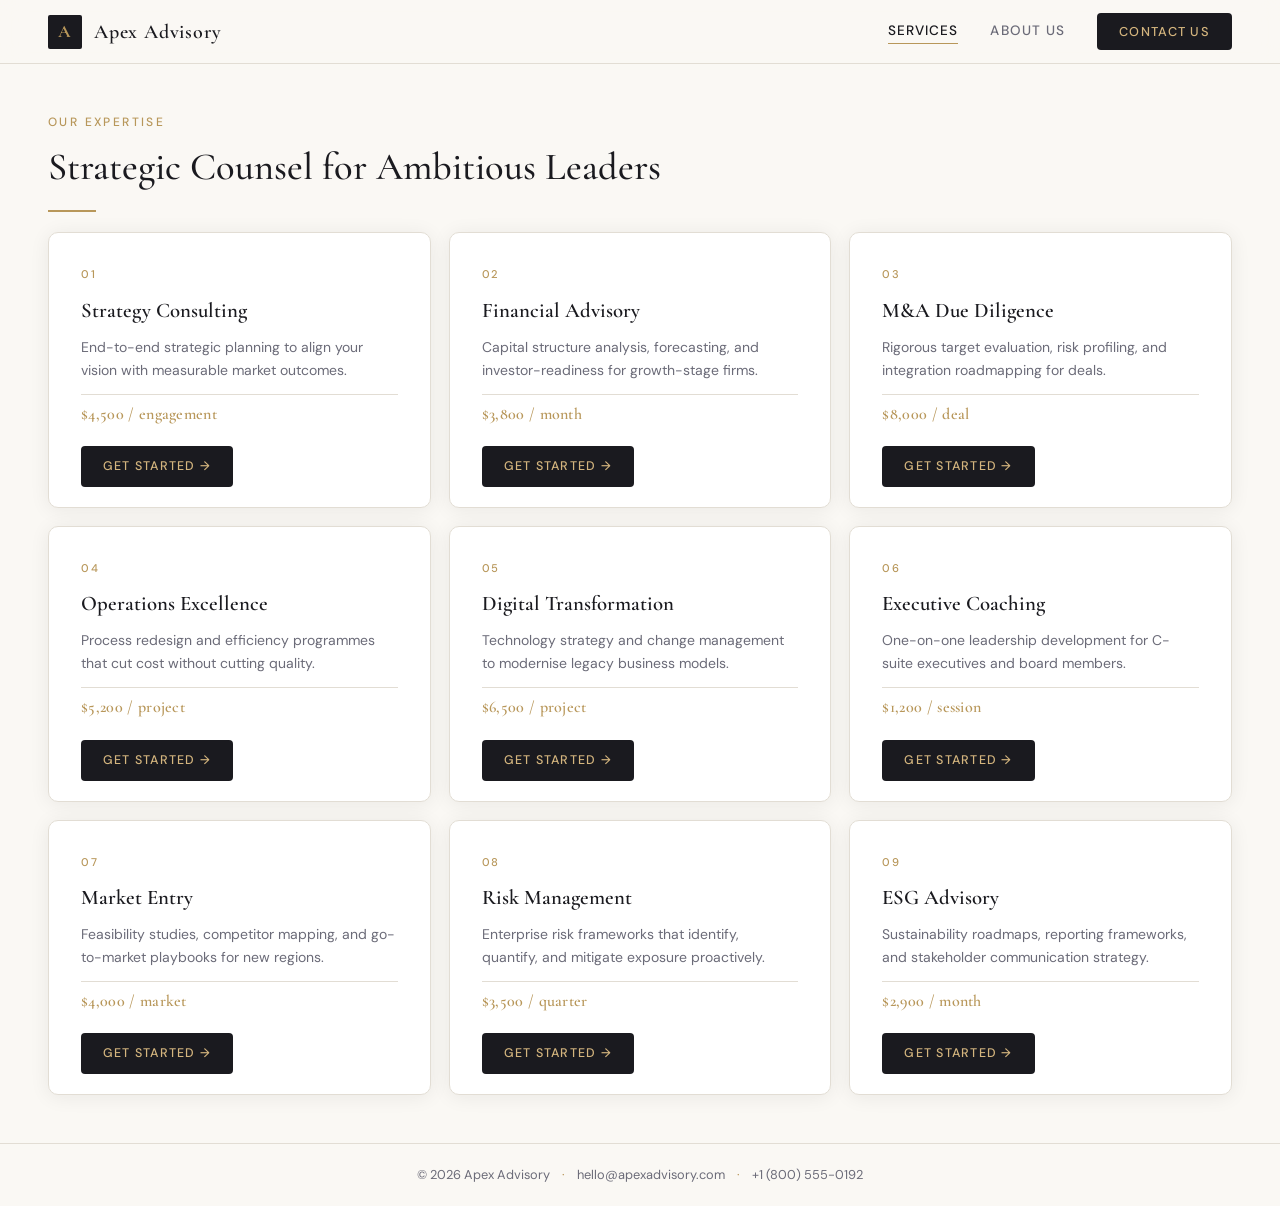
==== index.html @ 6c5d2c7d "Add files via upload" ====
<!DOCTYPE html>
<html lang="en">
<head>
  <meta charset="UTF-8" />
  <meta name="viewport" content="width=device-width, initial-scale=1.0" />
  <title>Apex Advisory — Services</title>
  <link rel="stylesheet" href="styles.css" />
  <link rel="preconnect" href="https://fonts.googleapis.com" />
  <link href="https://fonts.googleapis.com/css2?family=Cormorant+Garamond:wght@400;500;600;700&family=DM+Sans:wght@300;400;500&display=swap" rel="stylesheet" />
</head>
<body class="page-home">

  <!-- ============================================================
       EDITABLE CONFIG — Change company info & services here
       ============================================================ -->
  <script>
    const CONFIG = {
      companyName:  "Apex Advisory",
      tagline:      "Strategic Counsel for Ambitious Leaders",
      phone:        "+1 (800) 555-0192",
      email:        "hello@apexadvisory.com",

      services: [
        {
          title:       "Strategy Consulting",
          description: "End-to-end strategic planning to align your vision with measurable market outcomes.",
          price:       "$4,500 / engagement"
        },
        {
          title:       "Financial Advisory",
          description: "Capital structure analysis, forecasting, and investor-readiness for growth-stage firms.",
          price:       "$3,800 / month"
        },
        {
          title:       "M&A Due Diligence",
          description: "Rigorous target evaluation, risk profiling, and integration roadmapping for deals.",
          price:       "$8,000 / deal"
        },
        {
          title:       "Operations Excellence",
          description: "Process redesign and efficiency programmes that cut cost without cutting quality.",
          price:       "$5,200 / project"
        },
        {
          title:       "Digital Transformation",
          description: "Technology strategy and change management to modernise legacy business models.",
          price:       "$6,500 / project"
        },
        {
          title:       "Executive Coaching",
          description: "One-on-one leadership development for C-suite executives and board members.",
          price:       "$1,200 / session"
        },
        {
          title:       "Market Entry",
          description: "Feasibility studies, competitor mapping, and go-to-market playbooks for new regions.",
          price:       "$4,000 / market"
        },
        {
          title:       "Risk Management",
          description: "Enterprise risk frameworks that identify, quantify, and mitigate exposure proactively.",
          price:       "$3,500 / quarter"
        },
        {
          title:       "ESG Advisory",
          description: "Sustainability roadmaps, reporting frameworks, and stakeholder communication strategy.",
          price:       "$2,900 / month"
        }
      ]
    };
  </script>
  <!-- ============================================================ -->

  <!-- HEADER / NAV -->
  <header class="site-header">
    <div class="header-inner">
      <div class="logo">
        <span class="logo-mark">A</span>
        <span class="logo-name" id="companyName"></span>
      </div>
      <nav class="main-nav">
        <a href="index.html" class="nav-link active">Services</a>
        <a href="about.html" class="nav-link">About Us</a>
        <a href="about.html#contact" class="nav-cta">Contact Us</a>
      </nav>
    </div>
  </header>

  <!-- HERO STRIP -->
  <section class="hero-strip">
    <p class="hero-eyebrow">Our Expertise</p>
    <h1 class="hero-headline" id="heroTagline"></h1>
    <div class="hero-rule"></div>
  </section>

  <!-- SERVICES GRID -->
  <main class="services-section">
    <div class="services-grid" id="servicesGrid">
      <!-- Cards injected by script.js -->
    </div>
  </main>

  <!-- FOOTER BAR -->
  <footer class="site-footer">
    <span id="footerName"></span>
    <span class="footer-sep">·</span>
    <a id="footerEmail" href=""></a>
    <span class="footer-sep">·</span>
    <span id="footerPhone"></span>
  </footer>

  <script src="script.js"></script>
</body>
</html>
---- styles.css ----
/* ================================================================
   APEX ADVISORY — styles.css
   Aesthetic: Refined Luxury / Editorial Consulting
   Fonts: Cormorant Garamond (display) + DM Sans (body)
   ================================================================ */

/* ---------------------------------------------------------------
   1. CSS CUSTOM PROPERTIES (Design Tokens)
   --------------------------------------------------------------- */
:root {
  /* Palette */
  --ink:        #1a1a1f;
  --ink-mid:    #3a3a42;
  --ink-soft:   #6b6b78;
  --gold:       #b8975a;
  --gold-light: #d4b57e;
  --gold-pale:  #f5edd8;
  --cream:      #faf8f4;
  --white:      #ffffff;
  --rule:       #e2ddd4;
  --surface:    #f2ede5;

  /* Typography */
  --font-display: 'Cormorant Garamond', Georgia, serif;
  --font-body:    'DM Sans', system-ui, sans-serif;

  /* Spacing */
  --sp-xs:  0.375rem;
  --sp-sm:  0.75rem;
  --sp-md:  1.25rem;
  --sp-lg:  2rem;
  --sp-xl:  3rem;
  --sp-2xl: 5rem;

  /* Layout */
  --max-width: 1320px;
  --header-h:  64px;
  --radius:    4px;
  --radius-lg: 10px;

  /* Shadows */
  --shadow-card: 0 2px 20px rgba(26,26,31,0.07);
  --shadow-hover: 0 8px 40px rgba(26,26,31,0.14);

  /* Transitions */
  --ease: cubic-bezier(0.25, 0.46, 0.45, 0.94);
}

/* ---------------------------------------------------------------
   2. RESET & BASE
   --------------------------------------------------------------- */
*, *::before, *::after { box-sizing: border-box; margin: 0; padding: 0; }

html {
  scroll-behavior: smooth;
  -webkit-font-smoothing: antialiased;
}

body {
  font-family: var(--font-body);
  font-size: 15px;
  line-height: 1.7;
  color: var(--ink);
  background: var(--cream);
  min-height: 100vh;
}

a { text-decoration: none; color: inherit; }
img { max-width: 100%; display: block; }

/* ---------------------------------------------------------------
   3. HEADER & NAVIGATION
   --------------------------------------------------------------- */
.site-header {
  position: sticky;
  top: 0;
  z-index: 100;
  height: var(--header-h);
  background: rgba(250, 248, 244, 0.92);
  backdrop-filter: blur(12px);
  -webkit-backdrop-filter: blur(12px);
  border-bottom: 1px solid var(--rule);
}

.header-inner {
  max-width: var(--max-width);
  margin: 0 auto;
  padding: 0 var(--sp-xl);
  height: 100%;
  display: flex;
  align-items: center;
  justify-content: space-between;
}

/* Logo */
.logo {
  display: flex;
  align-items: center;
  gap: var(--sp-sm);
  cursor: default;
  user-select: none;
}

.logo-mark {
  display: grid;
  place-items: center;
  width: 34px;
  height: 34px;
  background: var(--ink);
  color: var(--gold);
  font-family: var(--font-display);
  font-size: 1.1rem;
  font-weight: 700;
  letter-spacing: 0.02em;
  border-radius: 2px;
  flex-shrink: 0;
}

.logo-name {
  font-family: var(--font-display);
  font-size: 1.25rem;
  font-weight: 600;
  letter-spacing: 0.04em;
  color: var(--ink);
}

/* Nav */
.main-nav {
  display: flex;
  align-items: center;
  gap: var(--sp-lg);
}

.nav-link {
  font-size: 0.85rem;
  font-weight: 500;
  letter-spacing: 0.08em;
  text-transform: uppercase;
  color: var(--ink-soft);
  position: relative;
  padding-bottom: 2px;
  transition: color 0.2s var(--ease);
}

.nav-link::after {
  content: '';
  position: absolute;
  bottom: 0; left: 0;
  width: 0; height: 1px;
  background: var(--gold);
  transition: width 0.25s var(--ease);
}

.nav-link:hover,
.nav-link.active {
  color: var(--ink);
}

.nav-link:hover::after,
.nav-link.active::after {
  width: 100%;
}

.nav-cta {
  display: inline-block;
  padding: 8px 22px;
  background: var(--ink);
  color: var(--gold-light);
  font-size: 0.8rem;
  font-weight: 500;
  letter-spacing: 0.1em;
  text-transform: uppercase;
  border-radius: var(--radius);
  transition: background 0.2s var(--ease), color 0.2s var(--ease);
}

.nav-cta:hover {
  background: var(--gold);
  color: var(--ink);
}

/* ---------------------------------------------------------------
   4. HERO STRIP (both pages)
   --------------------------------------------------------------- */
.hero-strip,
.page-hero {
  max-width: var(--max-width);
  margin: 0 auto;
  padding: var(--sp-xl) var(--sp-xl) var(--sp-md);
}

.hero-eyebrow {
  font-size: 0.75rem;
  font-weight: 500;
  letter-spacing: 0.2em;
  text-transform: uppercase;
  color: var(--gold);
  margin-bottom: var(--sp-sm);
}

.hero-headline,
.page-hero-headline {
  font-family: var(--font-display);
  font-size: clamp(1.8rem, 3vw, 2.8rem);
  font-weight: 500;
  line-height: 1.2;
  color: var(--ink);
  max-width: 660px;
}

.hero-rule {
  width: 48px;
  height: 2px;
  background: var(--gold);
  margin-top: var(--sp-md);
}

/* ---------------------------------------------------------------
   5. SERVICES GRID (index.html)
   --------------------------------------------------------------- */
.services-section {
  max-width: var(--max-width);
  margin: 0 auto;
  padding: 0 var(--sp-xl) var(--sp-xl);
}

.services-grid {
  display: grid;
  grid-template-columns: repeat(3, 1fr);
  gap: 18px;
}

/* Service Card */
.service-card {
  background: var(--white);
  border: 1px solid var(--rule);
  border-radius: var(--radius-lg);
  padding: var(--sp-lg) var(--sp-lg) var(--sp-md);
  display: flex;
  flex-direction: column;
  gap: var(--sp-sm);
  box-shadow: var(--shadow-card);
  transition: transform 0.28s var(--ease), box-shadow 0.28s var(--ease), border-color 0.28s var(--ease);
  position: relative;
  overflow: hidden;
}

/* Gold left accent line */
.service-card::before {
  content: '';
  position: absolute;
  left: 0; top: 0; bottom: 0;
  width: 3px;
  background: var(--gold);
  transform: scaleY(0);
  transform-origin: bottom;
  transition: transform 0.3s var(--ease);
  border-radius: var(--radius-lg) 0 0 var(--radius-lg);
}

.service-card:hover {
  transform: translateY(-4px);
  box-shadow: var(--shadow-hover);
  border-color: var(--gold-pale);
}

.service-card:hover::before {
  transform: scaleY(1);
}

.card-number {
  font-size: 0.7rem;
  font-weight: 500;
  letter-spacing: 0.15em;
  color: var(--gold);
  text-transform: uppercase;
}

.card-title {
  font-family: var(--font-display);
  font-size: 1.3rem;
  font-weight: 600;
  color: var(--ink);
  line-height: 1.3;
}

.card-desc {
  font-size: 0.875rem;
  color: var(--ink-soft);
  line-height: 1.65;
  flex: 1;
}

.card-price {
  font-family: var(--font-display);
  font-size: 1rem;
  font-weight: 600;
  color: var(--gold);
  letter-spacing: 0.02em;
  padding-top: var(--sp-xs);
  border-top: 1px solid var(--rule);
}

.btn-primary {
  display: inline-block;
  padding: 10px 22px;
  background: var(--ink);
  color: var(--gold-light);
  font-family: var(--font-body);
  font-size: 0.78rem;
  font-weight: 500;
  letter-spacing: 0.1em;
  text-transform: uppercase;
  border: none;
  border-radius: var(--radius);
  cursor: pointer;
  transition: background 0.2s var(--ease), color 0.2s var(--ease), transform 0.15s;
  align-self: flex-start;
  margin-top: var(--sp-xs);
  text-align: center;
}

.btn-primary:hover {
  background: var(--gold);
  color: var(--ink);
}

.btn-primary:active {
  transform: scale(0.98);
}

.btn-full {
  align-self: stretch;
  width: 100%;
  padding: 14px 22px;
  font-size: 0.82rem;
}

/* ---------------------------------------------------------------
   6. ABOUT PAGE — Stats Row
   --------------------------------------------------------------- */
.about-section {
  max-width: var(--max-width);
  margin: 0 auto;
  padding: 0 var(--sp-xl) var(--sp-2xl);
}

.about-inner {
  display: flex;
  flex-direction: column;
  gap: var(--sp-xl);
}

.stats-row {
  display: grid;
  grid-template-columns: repeat(3, 1fr);
  gap: 18px;
}

.stat-card {
  background: var(--ink);
  color: var(--white);
  border-radius: var(--radius-lg);
  padding: var(--sp-xl) var(--sp-lg);
  text-align: center;
}

.stat-value {
  font-family: var(--font-display);
  font-size: 2.8rem;
  font-weight: 700;
  color: var(--gold-light);
  line-height: 1;
  display: block;
}

.stat-label {
  font-size: 0.8rem;
  font-weight: 400;
  letter-spacing: 0.1em;
  text-transform: uppercase;
  color: rgba(255,255,255,0.55);
  margin-top: var(--sp-sm);
  display: block;
}

/* ---------------------------------------------------------------
   7. ABOUT PAGE — Text Blocks
   --------------------------------------------------------------- */
.section-label {
  font-size: 0.72rem;
  font-weight: 500;
  letter-spacing: 0.2em;
  text-transform: uppercase;
  color: var(--gold);
  margin-bottom: var(--sp-sm);
}

.about-text-block {
  max-width: 820px;
}

.about-body {
  font-size: 1rem;
  color: var(--ink-mid);
  line-height: 1.9;
}

.mission-block {
  background: var(--surface);
  border-left: 3px solid var(--gold);
  padding: var(--sp-lg) var(--sp-xl);
  border-radius: 0 var(--radius-lg) var(--radius-lg) 0;
  max-width: 100%;
}

.mission-quote {
  font-family: var(--font-display);
  font-size: 1.35rem;
  font-weight: 400;
  font-style: italic;
  color: var(--ink);
  line-height: 1.75;
}

/* ---------------------------------------------------------------
   8. FOUNDER CARD
   --------------------------------------------------------------- */
.founder-card {
  display: flex;
  gap: var(--sp-xl);
  align-items: flex-start;
  background: var(--white);
  border: 1px solid var(--rule);
  border-radius: var(--radius-lg);
  padding: var(--sp-xl);
  box-shadow: var(--shadow-card);
}

.founder-avatar {
  flex-shrink: 0;
  width: 88px;
  height: 88px;
  background: var(--gold-pale);
  border: 2px solid var(--gold);
  border-radius: 50%;
  display: grid;
  place-items: center;
  font-family: var(--font-display);
  font-size: 2rem;
  font-weight: 600;
  color: var(--gold);
}

.founder-name {
  font-family: var(--font-display);
  font-size: 1.5rem;
  font-weight: 600;
  color: var(--ink);
  margin-bottom: 2px;
}

.founder-title {
  font-size: 0.82rem;
  font-weight: 500;
  letter-spacing: 0.08em;
  text-transform: uppercase;
  color: var(--gold);
  margin-bottom: var(--sp-md);
}

.founder-bio {
  font-size: 0.95rem;
  color: var(--ink-soft);
  line-height: 1.8;
  max-width: 640px;
}

/* ---------------------------------------------------------------
   9. CONTACT DETAILS ROW
   --------------------------------------------------------------- */
.contact-details-row {
  display: grid;
  grid-template-columns: repeat(3, 1fr);
  gap: 18px;
}

.contact-detail-item {
  display: flex;
  align-items: flex-start;
  gap: var(--sp-md);
  background: var(--white);
  border: 1px solid var(--rule);
  border-radius: var(--radius-lg);
  padding: var(--sp-lg);
  box-shadow: var(--shadow-card);
}

.cd-icon {
  font-size: 0.9rem;
  color: var(--gold);
  margin-top: 4px;
  flex-shrink: 0;
}

.cd-label {
  font-size: 0.72rem;
  font-weight: 500;
  letter-spacing: 0.15em;
  text-transform: uppercase;
  color: var(--ink-soft);
  margin-bottom: 4px;
}

.cd-value {
  font-size: 0.95rem;
  font-weight: 500;
  color: var(--ink);
  line-height: 1.55;
}

/* ---------------------------------------------------------------
   10. CONTACT FORM SECTION
   --------------------------------------------------------------- */
.contact-section {
  background: var(--ink);
  padding: var(--sp-2xl) 0;
}

.contact-inner {
  max-width: var(--max-width);
  margin: 0 auto;
  padding: 0 var(--sp-xl);
  display: grid;
  grid-template-columns: 1fr 1.4fr;
  gap: var(--sp-2xl);
  align-items: start;
}

/* Left column */
.contact-left .hero-eyebrow {
  color: var(--gold);
}

.contact-heading {
  font-family: var(--font-display);
  font-size: clamp(2.2rem, 4vw, 3.5rem);
  font-weight: 500;
  color: var(--white);
  line-height: 1.1;
  margin: var(--sp-sm) 0 var(--sp-md);
}

.contact-heading em {
  color: var(--gold-light);
  font-style: italic;
}

.contact-subtext {
  font-size: 0.95rem;
  color: rgba(255,255,255,0.55);
  line-height: 1.8;
  max-width: 320px;
}

/* Form */
.contact-form {
  display: flex;
  flex-direction: column;
  gap: var(--sp-md);
}

.form-row {
  display: grid;
  grid-template-columns: 1fr 1fr;
  gap: var(--sp-md);
}

.form-group {
  display: flex;
  flex-direction: column;
  gap: 6px;
}

.form-group label {
  font-size: 0.8rem;
  font-weight: 500;
  letter-spacing: 0.08em;
  text-transform: uppercase;
  color: rgba(255,255,255,0.6);
}

.req { color: var(--gold); }

.form-group input,
.form-group textarea {
  background: rgba(255,255,255,0.06);
  border: 1px solid rgba(255,255,255,0.12);
  border-radius: var(--radius);
  padding: 12px 16px;
  color: var(--white);
  font-family: var(--font-body);
  font-size: 0.95rem;
  transition: border-color 0.2s var(--ease), background 0.2s;
  outline: none;
  resize: vertical;
}

.form-group input::placeholder,
.form-group textarea::placeholder {
  color: rgba(255,255,255,0.25);
}

.form-group input:focus,
.form-group textarea:focus {
  border-color: var(--gold);
  background: rgba(255,255,255,0.09);
}

/* Validation error state */
.form-group input.invalid,
.form-group textarea.invalid {
  border-color: #e87065;
}

.field-error {
  font-size: 0.78rem;
  color: #e87065;
  min-height: 16px;
  display: block;
}

/* Success message */
.form-success {
  display: none;
  flex-direction: column;
  align-items: center;
  justify-content: center;
  text-align: center;
  background: rgba(184, 151, 90, 0.1);
  border: 1px solid var(--gold);
  border-radius: var(--radius-lg);
  padding: var(--sp-2xl) var(--sp-xl);
  color: var(--white);
  gap: var(--sp-sm);
  min-height: 320px;
}

.form-success.visible {
  display: flex;
  animation: fadeInUp 0.45s var(--ease) both;
}

.success-icon {
  display: grid;
  place-items: center;
  width: 56px;
  height: 56px;
  border-radius: 50%;
  background: var(--gold);
  color: var(--ink);
  font-size: 1.4rem;
  font-weight: 700;
  margin-bottom: var(--sp-sm);
}

.form-success h3 {
  font-family: var(--font-display);
  font-size: 1.6rem;
  font-weight: 600;
  color: var(--gold-light);
}

.form-success p {
  font-size: 0.9rem;
  color: rgba(255,255,255,0.6);
  max-width: 280px;
  line-height: 1.7;
}

/* ---------------------------------------------------------------
   11. FOOTER
   --------------------------------------------------------------- */
.site-footer {
  border-top: 1px solid var(--rule);
  padding: var(--sp-md) var(--sp-xl);
  display: flex;
  align-items: center;
  justify-content: center;
  gap: var(--sp-sm);
  font-size: 0.8rem;
  color: var(--ink-soft);
  background: var(--cream);
}

/* Dark footer on about page (follows contact section) */
.page-about .site-footer {
  background: var(--ink);
  border-color: rgba(255,255,255,0.08);
  color: rgba(255,255,255,0.35);
}

.page-about .site-footer a { color: rgba(255,255,255,0.35); }

.footer-sep { color: var(--gold); }

.site-footer a:hover { color: var(--gold); }

/* ---------------------------------------------------------------
   12. ANIMATIONS
   --------------------------------------------------------------- */
@keyframes fadeInUp {
  from { opacity: 0; transform: translateY(16px); }
  to   { opacity: 1; transform: translateY(0); }
}

.service-card {
  animation: fadeInUp 0.5s var(--ease) both;
}

/* Stagger cards */
.service-card:nth-child(1)  { animation-delay: 0.05s; }
.service-card:nth-child(2)  { animation-delay: 0.10s; }
.service-card:nth-child(3)  { animation-delay: 0.15s; }
.service-card:nth-child(4)  { animation-delay: 0.20s; }
.service-card:nth-child(5)  { animation-delay: 0.25s; }
.service-card:nth-child(6)  { animation-delay: 0.30s; }
.service-card:nth-child(7)  { animation-delay: 0.35s; }
.service-card:nth-child(8)  { animation-delay: 0.40s; }
.service-card:nth-child(9)  { animation-delay: 0.45s; }

/* ---------------------------------------------------------------
   13. RESPONSIVE
   --------------------------------------------------------------- */
@media (max-width: 1024px) {
  .services-grid { gap: 14px; }
  .service-card { padding: var(--sp-md); }
  .card-title { font-size: 1.15rem; }
}

@media (max-width: 900px) {
  .services-grid { grid-template-columns: 1fr 1fr; }
  .stats-row,
  .contact-details-row { grid-template-columns: 1fr 1fr; }
  .contact-inner { grid-template-columns: 1fr; gap: var(--sp-xl); }
  .contact-subtext { max-width: 100%; }
}

@media (max-width: 640px) {
  :root { --sp-xl: 1.5rem; }

  .header-inner { padding: 0 var(--sp-md); }
  .logo-name { display: none; }

  .main-nav { gap: var(--sp-md); }
  .nav-link { font-size: 0.78rem; }

  .hero-strip,
  .page-hero,
  .services-section,
  .about-section { padding-left: var(--sp-md); padding-right: var(--sp-md); }

  .services-grid { grid-template-columns: 1fr; }
  .stats-row,
  .contact-details-row { grid-template-columns: 1fr; }

  .form-row { grid-template-columns: 1fr; }

  .founder-card { flex-direction: column; }

  .contact-inner { padding-left: var(--sp-md); padding-right: var(--sp-md); }
}
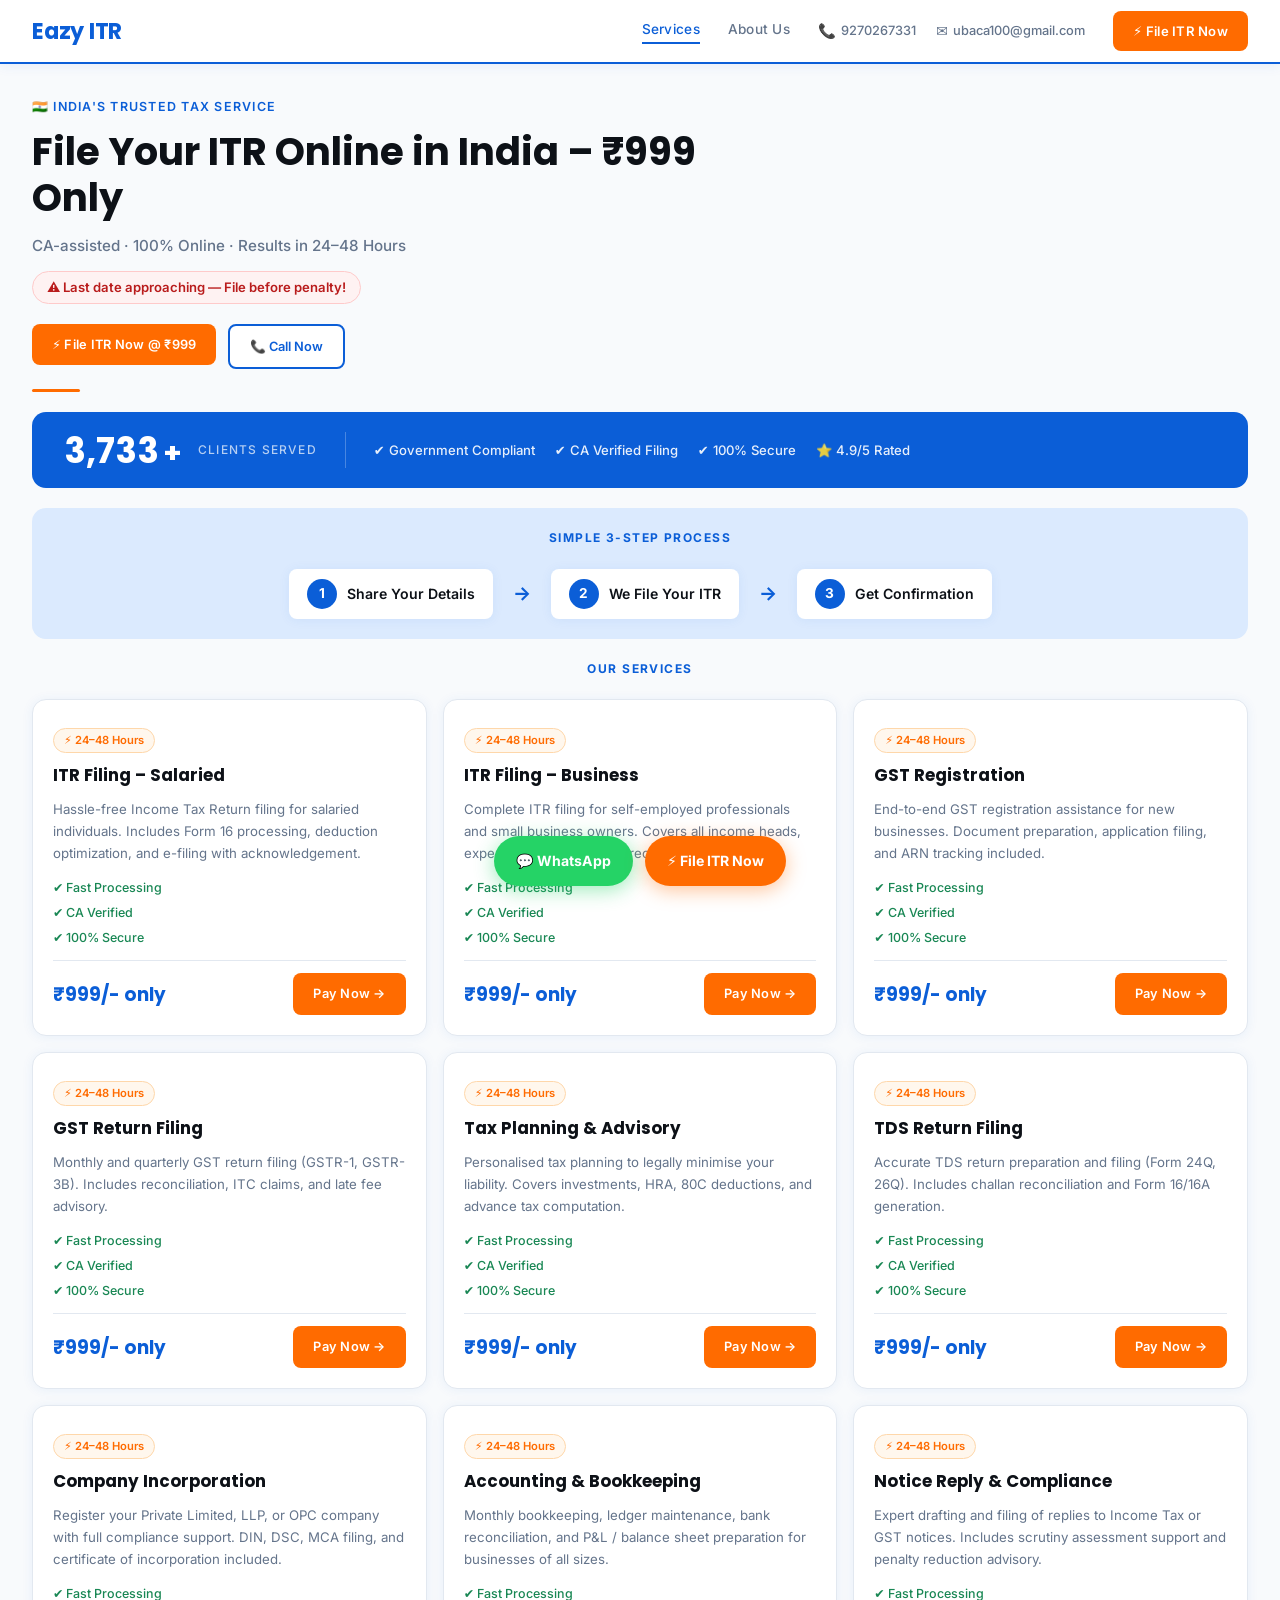
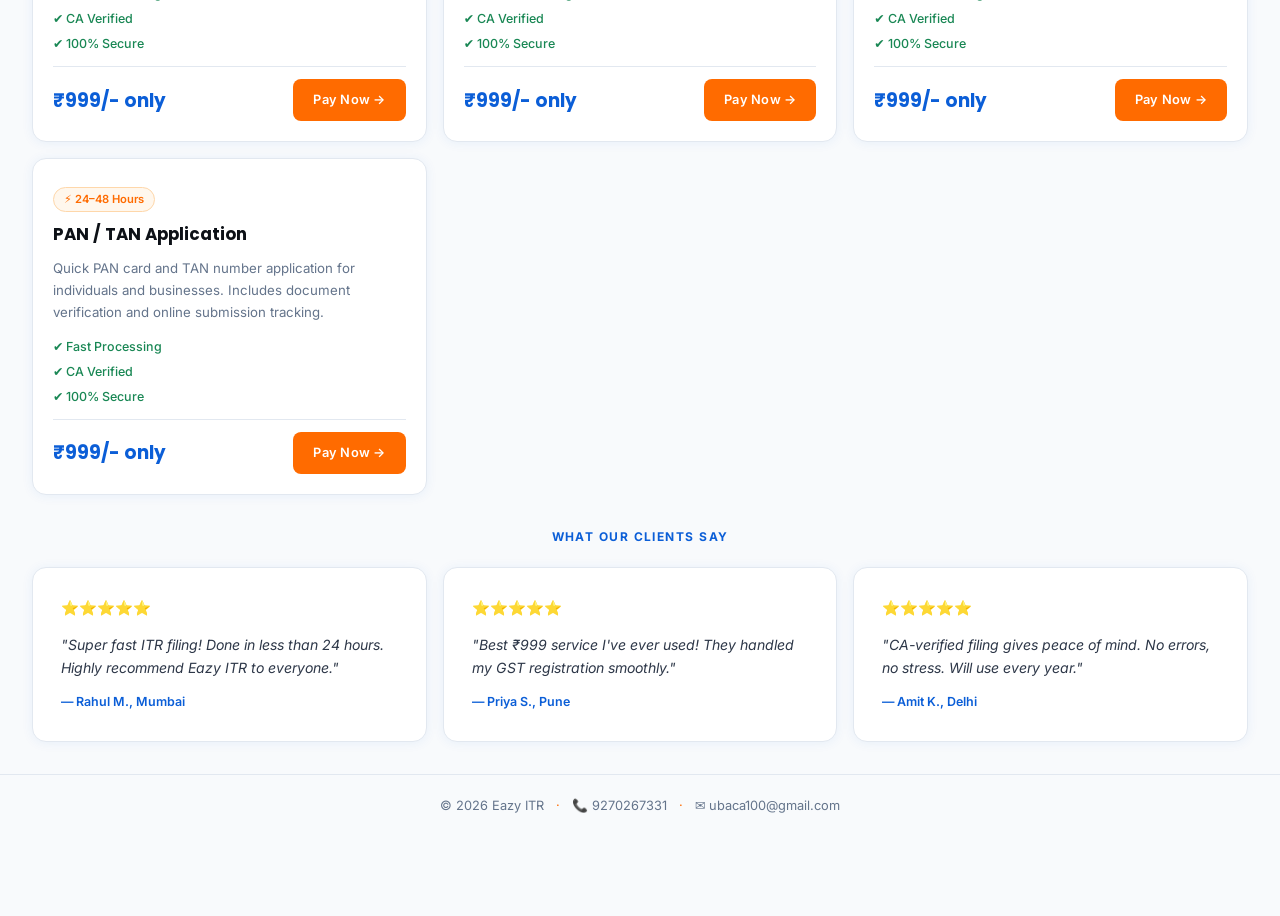
==== commit ab30cf6b: "Add files via upload" ====
--- a/index.html
+++ b/index.html
@@ -3,111 +3,213 @@
 <head>
   <meta charset="UTF-8" />
   <meta name="viewport" content="width=device-width, initial-scale=1.0" />
-  <title>Apex Advisory — Services</title>
+  <title>ITR Filing Online ₹999 | CA Assisted | Eazy ITR India</title>
+  <meta name="description" content="File your Income Tax Return online in India for just ₹999. Fast, secure & CA-assisted ITR filing. GST registration, TDS & company services available. 5000+ clients served." />
+  <meta name="keywords" content="ITR filing India, income tax return online, GST registration online, CA services online India, TDS return filing, tax filing ₹999" />
+  <link rel="preload" href="https://fonts.googleapis.com/css2?family=Poppins:wght@400;500;600;700&family=Inter:wght@400;500&display=swap" as="style" />
   <link rel="stylesheet" href="styles.css" />
   <link rel="preconnect" href="https://fonts.googleapis.com" />
-  <link href="https://fonts.googleapis.com/css2?family=Cormorant+Garamond:wght@400;500;600;700&family=DM+Sans:wght@300;400;500&display=swap" rel="stylesheet" />
+  <link href="https://fonts.googleapis.com/css2?family=Poppins:wght@400;500;600;700&family=Inter:wght@400;500&display=swap" rel="stylesheet" />
+  <script type="application/ld+json">
+  {
+    "@context": "https://schema.org",
+    "@type": "ProfessionalService",
+    "name": "Eazy ITR",
+    "description": "Online ITR filing and CA-assisted tax services across India",
+    "areaServed": "India",
+    "priceRange": "₹999",
+    "telephone": "+919270267331",
+    "email": "ubaca100@gmail.com",
+    "url": "https://eazyitr.in"
+  }
+  </script>
 </head>
 <body class="page-home">
 
-  <!-- ============================================================
-       EDITABLE CONFIG — Change company info & services here
-       ============================================================ -->
   <script>
     const CONFIG = {
-      companyName:  "Apex Advisory",
-      tagline:      "Strategic Counsel for Ambitious Leaders",
-      phone:        "+1 (800) 555-0192",
-      email:        "hello@apexadvisory.com",
+      companyName: "Eazy ITR",
+      tagline:     "File Your ITR Online in India – ₹999 Only",
+      phone:       "9270267331",
+      email:       "ubaca100@gmail.com",
 
       services: [
         {
-          title:       "Strategy Consulting",
-          description: "End-to-end strategic planning to align your vision with measurable market outcomes.",
-          price:       "$4,500 / engagement"
-        },
-        {
-          title:       "Financial Advisory",
-          description: "Capital structure analysis, forecasting, and investor-readiness for growth-stage firms.",
-          price:       "$3,800 / month"
-        },
-        {
-          title:       "M&A Due Diligence",
-          description: "Rigorous target evaluation, risk profiling, and integration roadmapping for deals.",
-          price:       "$8,000 / deal"
-        },
-        {
-          title:       "Operations Excellence",
-          description: "Process redesign and efficiency programmes that cut cost without cutting quality.",
-          price:       "$5,200 / project"
-        },
-        {
-          title:       "Digital Transformation",
-          description: "Technology strategy and change management to modernise legacy business models.",
-          price:       "$6,500 / project"
-        },
-        {
-          title:       "Executive Coaching",
-          description: "One-on-one leadership development for C-suite executives and board members.",
-          price:       "$1,200 / session"
-        },
-        {
-          title:       "Market Entry",
-          description: "Feasibility studies, competitor mapping, and go-to-market playbooks for new regions.",
-          price:       "$4,000 / market"
-        },
-        {
-          title:       "Risk Management",
-          description: "Enterprise risk frameworks that identify, quantify, and mitigate exposure proactively.",
-          price:       "$3,500 / quarter"
-        },
-        {
-          title:       "ESG Advisory",
-          description: "Sustainability roadmaps, reporting frameworks, and stakeholder communication strategy.",
-          price:       "$2,900 / month"
+          title:       "ITR Filing – Salaried",
+          description: "Hassle-free Income Tax Return filing for salaried individuals. Includes Form 16 processing, deduction optimization, and e-filing with acknowledgement.",
+          price:       "₹999/- only"
+        },
+        {
+          title:       "ITR Filing – Business",
+          description: "Complete ITR filing for self-employed professionals and small business owners. Covers all income heads, expense claims, and GST reconciliation.",
+          price:       "₹999/- only"
+        },
+        {
+          title:       "GST Registration",
+          description: "End-to-end GST registration assistance for new businesses. Document preparation, application filing, and ARN tracking included.",
+          price:       "₹999/- only"
+        },
+        {
+          title:       "GST Return Filing",
+          description: "Monthly and quarterly GST return filing (GSTR-1, GSTR-3B). Includes reconciliation, ITC claims, and late fee advisory.",
+          price:       "₹999/- only"
+        },
+        {
+          title:       "Tax Planning & Advisory",
+          description: "Personalised tax planning to legally minimise your liability. Covers investments, HRA, 80C deductions, and advance tax computation.",
+          price:       "₹999/- only"
+        },
+        {
+          title:       "TDS Return Filing",
+          description: "Accurate TDS return preparation and filing (Form 24Q, 26Q). Includes challan reconciliation and Form 16/16A generation.",
+          price:       "₹999/- only"
+        },
+        {
+          title:       "Company Incorporation",
+          description: "Register your Private Limited, LLP, or OPC company with full compliance support. DIN, DSC, MCA filing, and certificate of incorporation included.",
+          price:       "₹999/- only"
+        },
+        {
+          title:       "Accounting & Bookkeeping",
+          description: "Monthly bookkeeping, ledger maintenance, bank reconciliation, and P&L / balance sheet preparation for businesses of all sizes.",
+          price:       "₹999/- only"
+        },
+        {
+          title:       "Notice Reply & Compliance",
+          description: "Expert drafting and filing of replies to Income Tax or GST notices. Includes scrutiny assessment support and penalty reduction advisory.",
+          price:       "₹999/- only"
+        },
+        {
+          title:       "PAN / TAN Application",
+          description: "Quick PAN card and TAN number application for individuals and businesses. Includes document verification and online submission tracking.",
+          price:       "₹999/- only"
         }
       ]
     };
   </script>
-  <!-- ============================================================ -->
-
-  <!-- HEADER / NAV -->
+
+  <!-- MOBILE NAV OVERLAY -->
+  <div class="mobile-nav-overlay" id="mobileNavOverlay">
+    <div class="mobile-nav-panel">
+      <button class="mobile-nav-close" id="mobileNavClose" aria-label="Close menu">✕</button>
+      <a href="index.html" class="mobile-nav-link active">Services</a>
+      <a href="about.html" class="mobile-nav-link">About Us</a>
+      <a href="https://wa.me/919270267331" class="mobile-nav-link green">💬 WhatsApp Us</a>
+      <a href="about.html#contact" class="mobile-nav-link highlight">⚡ File ITR Now</a>
+    </div>
+  </div>
+
   <header class="site-header">
     <div class="header-inner">
       <div class="logo">
-        <span class="logo-mark">A</span>
         <span class="logo-name" id="companyName"></span>
       </div>
       <nav class="main-nav">
         <a href="index.html" class="nav-link active">Services</a>
         <a href="about.html" class="nav-link">About Us</a>
-        <a href="about.html#contact" class="nav-cta">Contact Us</a>
+        <div class="header-contact">
+          <a class="header-contact-item" id="headerPhone" href=""></a>
+          <a class="header-contact-item" id="headerEmail" href=""></a>
+        </div>
+        <a href="about.html#contact" class="nav-cta" aria-label="File ITR Now">⚡ File ITR Now</a>
       </nav>
+      <button class="hamburger" id="hamburger" aria-label="Open menu">
+        <span></span><span></span><span></span>
+      </button>
     </div>
   </header>
 
-  <!-- HERO STRIP -->
   <section class="hero-strip">
-    <p class="hero-eyebrow">Our Expertise</p>
+    <p class="hero-eyebrow">🇮🇳 India's Trusted Tax Service</p>
     <h1 class="hero-headline" id="heroTagline"></h1>
+    <p class="hero-sub">CA-assisted · 100% Online · Results in 24–48 Hours</p>
+    <p class="urgency">⚠️ Last date approaching — File before penalty!</p>
+    <div class="hero-cta">
+      <a href="about.html#contact" class="btn-primary" aria-label="File ITR Now at ₹999">⚡ File ITR Now @ ₹999</a>
+      <a href="tel:9270267331" class="btn-secondary" aria-label="Call Now">📞 Call Now</a>
+    </div>
     <div class="hero-rule"></div>
   </section>
 
-  <!-- SERVICES GRID -->
+  <!-- TRUST BANNER -->
+  <div class="trust-banner">
+    <div class="trust-inner">
+      <div class="trust-badge">
+        <span class="trust-number" data-target="5000">0</span><span class="trust-plus">+</span>
+        <span class="trust-label">Clients Served</span>
+      </div>
+      <div class="trust-divider"></div>
+      <div class="trust-badges-row">
+        <span class="tbadge">✔ Government Compliant</span>
+        <span class="tbadge">✔ CA Verified Filing</span>
+        <span class="tbadge">✔ 100% Secure</span>
+        <span class="tbadge">⭐ 4.9/5 Rated</span>
+      </div>
+    </div>
+  </div>
+
+  <!-- HOW IT WORKS -->
+  <section class="how-it-works" aria-label="How it works">
+    <p class="section-eyebrow">Simple 3-Step Process</p>
+    <div class="steps-row">
+      <div class="step-item">
+        <span class="step-num">1</span>
+        <p class="step-text">Share Your Details</p>
+      </div>
+      <div class="step-arrow">→</div>
+      <div class="step-item">
+        <span class="step-num">2</span>
+        <p class="step-text">We File Your ITR</p>
+      </div>
+      <div class="step-arrow">→</div>
+      <div class="step-item">
+        <span class="step-num">3</span>
+        <p class="step-text">Get Confirmation</p>
+      </div>
+    </div>
+  </section>
+
+  <!-- SERVICES -->
   <main class="services-section">
-    <div class="services-grid" id="servicesGrid">
-      <!-- Cards injected by script.js -->
-    </div>
+    <p class="section-eyebrow">Our Services</p>
+    <div class="services-grid" id="servicesGrid" role="list"></div>
   </main>
 
-  <!-- FOOTER BAR -->
+  <!-- TESTIMONIALS -->
+  <section class="testimonials" aria-label="Client testimonials">
+    <p class="section-eyebrow">What Our Clients Say</p>
+    <div class="testimonials-grid">
+      <div class="testimonial-card">
+        <p class="t-stars">⭐⭐⭐⭐⭐</p>
+        <p class="t-text">"Super fast ITR filing! Done in less than 24 hours. Highly recommend Eazy ITR to everyone."</p>
+        <p class="t-author">— Rahul M., Mumbai</p>
+      </div>
+      <div class="testimonial-card">
+        <p class="t-stars">⭐⭐⭐⭐⭐</p>
+        <p class="t-text">"Best ₹999 service I've ever used! They handled my GST registration smoothly."</p>
+        <p class="t-author">— Priya S., Pune</p>
+      </div>
+      <div class="testimonial-card">
+        <p class="t-stars">⭐⭐⭐⭐⭐</p>
+        <p class="t-text">"CA-verified filing gives peace of mind. No errors, no stress. Will use every year."</p>
+        <p class="t-author">— Amit K., Delhi</p>
+      </div>
+    </div>
+  </section>
+
   <footer class="site-footer">
     <span id="footerName"></span>
     <span class="footer-sep">·</span>
-    <a id="footerEmail" href=""></a>
+    <a class="footer-contact-link" id="footerPhone" href=""></a>
     <span class="footer-sep">·</span>
-    <span id="footerPhone"></span>
+    <a class="footer-contact-link" id="footerEmail" href=""></a>
   </footer>
+
+  <!-- STICKY CTA -->
+  <div class="sticky-cta">
+    <a href="https://wa.me/919270267331" class="cta-whatsapp" aria-label="Chat on WhatsApp">💬 WhatsApp</a>
+    <a href="about.html#contact" class="cta-pay" aria-label="File ITR Now">⚡ File ITR Now</a>
+  </div>
 
   <script src="script.js"></script>
 </body>
--- a/styles.css
+++ b/styles.css
@@ -1,49 +1,49 @@
 /* ================================================================
-   APEX ADVISORY — styles.css
-   Aesthetic: Refined Luxury / Editorial Consulting
-   Fonts: Cormorant Garamond (display) + DM Sans (body)
+   EAZY ITR — styles.css
+   Aesthetic: Trust + Speed + Affordability (Indian Market)
+   Fonts: Poppins (display) + Inter (body)
    ================================================================ */
 
 /* ---------------------------------------------------------------
-   1. CSS CUSTOM PROPERTIES (Design Tokens)
+   1. CSS CUSTOM PROPERTIES
    --------------------------------------------------------------- */
 :root {
-  /* Palette */
-  --ink:        #1a1a1f;
-  --ink-mid:    #3a3a42;
-  --ink-soft:   #6b6b78;
-  --gold:       #b8975a;
-  --gold-light: #d4b57e;
-  --gold-pale:  #f5edd8;
-  --cream:      #faf8f4;
+  --ink:        #0d1117;
+  --ink-mid:    #2d3748;
+  --ink-soft:   #64748b;
+  --primary:    #0B5ED7;
+  --primary-dark: #0846a8;
+  --primary-light: #dbeafe;
+  --accent:     #FF6B00;
+  --accent-dark: #d45900;
+  --success:    #198754;
   --white:      #ffffff;
-  --rule:       #e2ddd4;
-  --surface:    #f2ede5;
-
-  /* Typography */
-  --font-display: 'Cormorant Garamond', Georgia, serif;
-  --font-body:    'DM Sans', system-ui, sans-serif;
-
-  /* Spacing */
+  --cream:      #f8fafc;
+  --surface:    #f1f5f9;
+  --rule:       #e2e8f0;
+  --gold:       #0B5ED7;
+  --gold-light: #60a5fa;
+
+  --font-display: 'Poppins', sans-serif;
+  --font-body:    'Inter', system-ui, sans-serif;
+
   --sp-xs:  0.375rem;
   --sp-sm:  0.75rem;
   --sp-md:  1.25rem;
-  --sp-lg:  2rem;
-  --sp-xl:  3rem;
-  --sp-2xl: 5rem;
-
-  /* Layout */
+  --sp-lg:  1.75rem;
+  --sp-xl:  2rem;
+  --sp-2xl: 3rem;
+
   --max-width: 1320px;
   --header-h:  64px;
-  --radius:    4px;
-  --radius-lg: 10px;
-
-  /* Shadows */
-  --shadow-card: 0 2px 20px rgba(26,26,31,0.07);
-  --shadow-hover: 0 8px 40px rgba(26,26,31,0.14);
-
-  /* Transitions */
+  --radius:    8px;
+  --radius-lg: 14px;
+
+  --shadow-card:  0 1px 12px rgba(11,94,215,0.07);
+  --shadow-hover: 0 8px 32px rgba(11,94,215,0.18);
+
   --ease: cubic-bezier(0.25, 0.46, 0.45, 0.94);
+  --transition: all 0.25s ease-in-out;
 }
 
 /* ---------------------------------------------------------------
@@ -51,10 +51,7 @@
    --------------------------------------------------------------- */
 *, *::before, *::after { box-sizing: border-box; margin: 0; padding: 0; }
 
-html {
-  scroll-behavior: smooth;
-  -webkit-font-smoothing: antialiased;
-}
+html { scroll-behavior: smooth; -webkit-font-smoothing: antialiased; }
 
 body {
   font-family: var(--font-body);
@@ -63,9 +60,10 @@
   color: var(--ink);
   background: var(--cream);
   min-height: 100vh;
-}
-
-a { text-decoration: none; color: inherit; }
+  padding-bottom: 80px; /* space for sticky CTA */
+}
+
+a { text-decoration: none; color: inherit; transition: var(--transition); }
 img { max-width: 100%; display: block; }
 
 /* ---------------------------------------------------------------
@@ -76,10 +74,11 @@
   top: 0;
   z-index: 100;
   height: var(--header-h);
-  background: rgba(250, 248, 244, 0.92);
+  background: rgba(255,255,255,0.97);
   backdrop-filter: blur(12px);
   -webkit-backdrop-filter: blur(12px);
-  border-bottom: 1px solid var(--rule);
+  border-bottom: 2px solid var(--primary);
+  box-shadow: 0 2px 12px rgba(11,94,215,0.08);
 }
 
 .header-inner {
@@ -90,52 +89,31 @@
   display: flex;
   align-items: center;
   justify-content: space-between;
-}
-
-/* Logo */
-.logo {
-  display: flex;
-  align-items: center;
-  gap: var(--sp-sm);
-  cursor: default;
-  user-select: none;
-}
-
-.logo-mark {
-  display: grid;
-  place-items: center;
-  width: 34px;
-  height: 34px;
-  background: var(--ink);
-  color: var(--gold);
-  font-family: var(--font-display);
-  font-size: 1.1rem;
-  font-weight: 700;
-  letter-spacing: 0.02em;
-  border-radius: 2px;
-  flex-shrink: 0;
-}
+  gap: var(--sp-md);
+}
+
+.logo { display: flex; align-items: center; cursor: default; user-select: none; }
 
 .logo-name {
   font-family: var(--font-display);
-  font-size: 1.25rem;
-  font-weight: 600;
-  letter-spacing: 0.04em;
-  color: var(--ink);
-}
-
-/* Nav */
+  font-size: 1.4rem;
+  font-weight: 700;
+  letter-spacing: -0.01em;
+  color: var(--primary);
+  white-space: nowrap;
+}
+
 .main-nav {
   display: flex;
   align-items: center;
   gap: var(--sp-lg);
+  flex-wrap: wrap;
 }
 
 .nav-link {
   font-size: 0.85rem;
   font-weight: 500;
-  letter-spacing: 0.08em;
-  text-transform: uppercase;
+  letter-spacing: 0.02em;
   color: var(--ink-soft);
   position: relative;
   padding-bottom: 2px;
@@ -146,41 +124,143 @@
   content: '';
   position: absolute;
   bottom: 0; left: 0;
-  width: 0; height: 1px;
-  background: var(--gold);
-  transition: width 0.25s var(--ease);
+  width: 0; height: 2px;
+  background: var(--primary);
+  transition: width 0.2s var(--ease);
 }
 
 .nav-link:hover,
-.nav-link.active {
-  color: var(--ink);
-}
-
+.nav-link.active { color: var(--primary); }
 .nav-link:hover::after,
-.nav-link.active::after {
-  width: 100%;
-}
+.nav-link.active::after { width: 100%; }
+
+.header-contact {
+  display: flex;
+  align-items: center;
+  gap: var(--sp-md);
+}
+
+.header-contact-item {
+  font-size: 0.8rem;
+  font-weight: 500;
+  color: var(--ink-soft);
+  display: flex;
+  align-items: center;
+  gap: 5px;
+  transition: color 0.2s;
+  white-space: nowrap;
+}
+
+.header-contact-item:hover { color: var(--primary); }
+
+.hc-icon { font-size: 0.9rem; }
 
 .nav-cta {
   display: inline-block;
-  padding: 8px 22px;
+  padding: 9px 20px;
+  background: var(--accent);
+  color: var(--white);
+  font-size: 0.82rem;
+  font-weight: 600;
+  letter-spacing: 0.02em;
+  border-radius: var(--radius);
+  transition: background 0.2s, transform 0.15s;
+  white-space: nowrap;
+}
+
+.nav-cta:hover {
+  background: var(--accent-dark);
+  color: var(--white);
+  transform: scale(1.04);
+}
+
+/* Hamburger */
+.hamburger {
+  display: none;
+  flex-direction: column;
+  gap: 5px;
+  background: none;
+  border: none;
+  cursor: pointer;
+  padding: 6px;
+  border-radius: var(--radius);
+}
+
+.hamburger span {
+  display: block;
+  width: 24px;
+  height: 2px;
   background: var(--ink);
-  color: var(--gold-light);
-  font-size: 0.8rem;
+  border-radius: 2px;
+  transition: var(--transition);
+}
+
+/* Mobile Nav Overlay */
+.mobile-nav-overlay {
+  display: none;
+  position: fixed;
+  inset: 0;
+  background: rgba(0,0,0,0.5);
+  z-index: 200;
+  opacity: 0;
+  transition: opacity 0.25s;
+}
+
+.mobile-nav-overlay.active {
+  display: flex;
+  opacity: 1;
+  align-items: flex-start;
+  justify-content: flex-end;
+}
+
+.mobile-nav-panel {
+  background: var(--white);
+  width: 280px;
+  min-height: 100vh;
+  padding: var(--sp-xl) var(--sp-lg);
+  display: flex;
+  flex-direction: column;
+  gap: var(--sp-sm);
+  box-shadow: -4px 0 24px rgba(0,0,0,0.15);
+}
+
+.mobile-nav-close {
+  background: none;
+  border: none;
+  font-size: 1.2rem;
+  cursor: pointer;
+  align-self: flex-end;
+  color: var(--ink-soft);
+  padding: 4px 8px;
+  margin-bottom: var(--sp-sm);
+}
+
+.mobile-nav-link {
+  font-family: var(--font-display);
+  font-size: 1rem;
   font-weight: 500;
-  letter-spacing: 0.1em;
-  text-transform: uppercase;
+  color: var(--ink);
+  padding: 12px 0;
+  border-bottom: 1px solid var(--rule);
+  display: block;
+}
+
+.mobile-nav-link.active { color: var(--primary); font-weight: 600; }
+
+.mobile-nav-link.green { color: var(--success); }
+
+.mobile-nav-link.highlight {
+  color: var(--white);
+  background: var(--accent);
+  padding: 12px 16px;
   border-radius: var(--radius);
-  transition: background 0.2s var(--ease), color 0.2s var(--ease);
-}
-
-.nav-cta:hover {
-  background: var(--gold);
-  color: var(--ink);
-}
-
-/* ---------------------------------------------------------------
-   4. HERO STRIP (both pages)
+  text-align: center;
+  margin-top: var(--sp-sm);
+  border-bottom: none;
+}
+
+/* ---------------------------------------------------------------
+   4. HERO STRIP
    --------------------------------------------------------------- */
 .hero-strip,
 .page-hero {
@@ -190,33 +270,200 @@
 }
 
 .hero-eyebrow {
-  font-size: 0.75rem;
-  font-weight: 500;
-  letter-spacing: 0.2em;
+  font-size: 0.78rem;
+  font-weight: 600;
+  letter-spacing: 0.1em;
   text-transform: uppercase;
-  color: var(--gold);
+  color: var(--primary);
   margin-bottom: var(--sp-sm);
 }
 
 .hero-headline,
 .page-hero-headline {
   font-family: var(--font-display);
-  font-size: clamp(1.8rem, 3vw, 2.8rem);
-  font-weight: 500;
+  font-size: clamp(1.6rem, 3vw, 2.5rem);
+  font-weight: 700;
   line-height: 1.2;
   color: var(--ink);
-  max-width: 660px;
+  max-width: 700px;
+}
+
+.hero-sub {
+  font-size: 0.95rem;
+  color: var(--ink-soft);
+  margin-top: var(--sp-sm);
+  font-weight: 500;
+}
+
+.urgency {
+  display: inline-block;
+  font-size: 0.82rem;
+  font-weight: 600;
+  color: #b91c1c;
+  background: #fef2f2;
+  border: 1px solid #fecaca;
+  border-radius: 20px;
+  padding: 4px 14px;
+  margin-top: var(--sp-sm);
+}
+
+.hero-cta {
+  display: flex;
+  align-items: center;
+  gap: var(--sp-sm);
+  margin-top: var(--sp-md);
+  flex-wrap: wrap;
 }
 
 .hero-rule {
   width: 48px;
-  height: 2px;
-  background: var(--gold);
+  height: 3px;
+  background: var(--accent);
   margin-top: var(--sp-md);
-}
-
-/* ---------------------------------------------------------------
-   5. SERVICES GRID (index.html)
+  border-radius: 2px;
+}
+
+/* ---------------------------------------------------------------
+   5. TRUST BANNER
+   --------------------------------------------------------------- */
+.trust-banner {
+  max-width: var(--max-width);
+  margin: 0 auto var(--sp-md);
+  padding: 0 var(--sp-xl);
+}
+
+.trust-inner {
+  display: flex;
+  align-items: center;
+  gap: var(--sp-lg);
+  background: var(--primary);
+  border-radius: var(--radius-lg);
+  padding: var(--sp-md) var(--sp-xl);
+  flex-wrap: wrap;
+}
+
+.trust-badge {
+  display: flex;
+  align-items: baseline;
+  gap: 4px;
+  flex-shrink: 0;
+}
+
+.trust-number {
+  font-family: var(--font-display);
+  font-size: 2.2rem;
+  font-weight: 700;
+  color: var(--white);
+  line-height: 1;
+}
+
+.trust-plus {
+  font-family: var(--font-display);
+  font-size: 1.8rem;
+  font-weight: 700;
+  color: var(--white);
+  line-height: 1;
+}
+
+.trust-label {
+  font-size: 0.75rem;
+  font-weight: 500;
+  letter-spacing: 0.1em;
+  text-transform: uppercase;
+  color: rgba(255,255,255,0.7);
+  margin-left: var(--sp-sm);
+  align-self: center;
+}
+
+.trust-divider {
+  width: 1px;
+  height: 36px;
+  background: rgba(255,255,255,0.25);
+  flex-shrink: 0;
+}
+
+.trust-badges-row {
+  display: flex;
+  align-items: center;
+  gap: var(--sp-md);
+  flex-wrap: wrap;
+}
+
+.tbadge {
+  font-size: 0.82rem;
+  font-weight: 500;
+  color: rgba(255,255,255,0.9);
+  white-space: nowrap;
+}
+
+/* ---------------------------------------------------------------
+   6. HOW IT WORKS
+   --------------------------------------------------------------- */
+.how-it-works {
+  max-width: var(--max-width);
+  margin: 0 auto var(--sp-md);
+  padding: var(--sp-md) var(--sp-xl);
+  background: var(--primary-light);
+  border-radius: var(--radius-lg);
+  margin-left: var(--sp-xl);
+  margin-right: var(--sp-xl);
+}
+
+.section-eyebrow {
+  font-size: 0.75rem;
+  font-weight: 700;
+  letter-spacing: 0.12em;
+  text-transform: uppercase;
+  color: var(--primary);
+  margin-bottom: var(--sp-md);
+  text-align: center;
+}
+
+.steps-row {
+  display: flex;
+  align-items: center;
+  justify-content: center;
+  gap: var(--sp-md);
+  flex-wrap: wrap;
+}
+
+.step-item {
+  display: flex;
+  align-items: center;
+  gap: 10px;
+  background: var(--white);
+  border-radius: var(--radius);
+  padding: 10px 18px;
+  box-shadow: var(--shadow-card);
+}
+
+.step-num {
+  display: grid;
+  place-items: center;
+  width: 30px;
+  height: 30px;
+  background: var(--primary);
+  color: var(--white);
+  border-radius: 50%;
+  font-weight: 700;
+  font-size: 0.85rem;
+  flex-shrink: 0;
+}
+
+.step-text {
+  font-size: 0.88rem;
+  font-weight: 600;
+  color: var(--ink);
+}
+
+.step-arrow {
+  font-size: 1.2rem;
+  color: var(--primary);
+  font-weight: 700;
+}
+
+/* ---------------------------------------------------------------
+   7. SERVICES GRID
    --------------------------------------------------------------- */
 .services-section {
   max-width: var(--max-width);
@@ -227,7 +474,7 @@
 .services-grid {
   display: grid;
   grid-template-columns: repeat(3, 1fr);
-  gap: 18px;
+  gap: 16px;
 }
 
 /* Service Card */
@@ -235,109 +482,207 @@
   background: var(--white);
   border: 1px solid var(--rule);
   border-radius: var(--radius-lg);
-  padding: var(--sp-lg) var(--sp-lg) var(--sp-md);
+  padding: var(--sp-lg) var(--sp-md) var(--sp-md);
   display: flex;
   flex-direction: column;
   gap: var(--sp-sm);
   box-shadow: var(--shadow-card);
-  transition: transform 0.28s var(--ease), box-shadow 0.28s var(--ease), border-color 0.28s var(--ease);
+  transition: transform 0.22s var(--ease), box-shadow 0.22s var(--ease), border-color 0.22s;
   position: relative;
   overflow: hidden;
-}
-
-/* Gold left accent line */
-.service-card::before {
-  content: '';
-  position: absolute;
-  left: 0; top: 0; bottom: 0;
-  width: 3px;
-  background: var(--gold);
-  transform: scaleY(0);
-  transform-origin: bottom;
-  transition: transform 0.3s var(--ease);
-  border-radius: var(--radius-lg) 0 0 var(--radius-lg);
 }
 
 .service-card:hover {
   transform: translateY(-4px);
   box-shadow: var(--shadow-hover);
-  border-color: var(--gold-pale);
-}
-
-.service-card:hover::before {
-  transform: scaleY(1);
-}
-
-.card-number {
+  border-color: var(--primary);
+}
+
+.badge-fast {
+  display: inline-block;
   font-size: 0.7rem;
-  font-weight: 500;
-  letter-spacing: 0.15em;
-  color: var(--gold);
-  text-transform: uppercase;
+  font-weight: 600;
+  background: #fff7ed;
+  color: var(--accent);
+  border: 1px solid #fed7aa;
+  border-radius: 20px;
+  padding: 2px 10px;
+  width: fit-content;
 }
 
 .card-title {
   font-family: var(--font-display);
-  font-size: 1.3rem;
-  font-weight: 600;
+  font-size: 1.05rem;
+  font-weight: 700;
   color: var(--ink);
   line-height: 1.3;
 }
 
 .card-desc {
-  font-size: 0.875rem;
+  font-size: 0.83rem;
   color: var(--ink-soft);
   line-height: 1.65;
   flex: 1;
 }
 
+.card-benefits {
+  list-style: none;
+  display: flex;
+  flex-direction: column;
+  gap: 4px;
+  padding: 0;
+}
+
+.card-benefits li {
+  font-size: 0.78rem;
+  font-weight: 500;
+  color: var(--success);
+}
+
+.card-footer {
+  display: flex;
+  align-items: center;
+  justify-content: space-between;
+  padding-top: var(--sp-sm);
+  border-top: 1px solid var(--rule);
+  gap: var(--sp-sm);
+  flex-wrap: wrap;
+}
+
 .card-price {
   font-family: var(--font-display);
-  font-size: 1rem;
-  font-weight: 600;
-  color: var(--gold);
-  letter-spacing: 0.02em;
-  padding-top: var(--sp-xs);
-  border-top: 1px solid var(--rule);
-}
-
+  font-size: 1.15rem;
+  font-weight: 700;
+  color: var(--primary);
+}
+
+/* Buttons */
 .btn-primary {
   display: inline-block;
-  padding: 10px 22px;
-  background: var(--ink);
-  color: var(--gold-light);
+  padding: 10px 20px;
+  background: var(--accent);
+  color: var(--white);
   font-family: var(--font-body);
-  font-size: 0.78rem;
-  font-weight: 500;
-  letter-spacing: 0.1em;
-  text-transform: uppercase;
+  font-size: 0.8rem;
+  font-weight: 600;
+  letter-spacing: 0.02em;
   border: none;
   border-radius: var(--radius);
   cursor: pointer;
-  transition: background 0.2s var(--ease), color 0.2s var(--ease), transform 0.15s;
+  transition: background 0.2s, transform 0.15s, box-shadow 0.2s;
   align-self: flex-start;
-  margin-top: var(--sp-xs);
   text-align: center;
+  white-space: nowrap;
 }
 
 .btn-primary:hover {
-  background: var(--gold);
-  color: var(--ink);
-}
-
-.btn-primary:active {
-  transform: scale(0.98);
+  background: var(--accent-dark);
+  color: var(--white);
+  transform: scale(1.03);
+  box-shadow: 0 4px 16px rgba(255,107,0,0.3);
+}
+
+.btn-primary:active { transform: scale(0.97); }
+
+.btn-secondary {
+  display: inline-block;
+  padding: 10px 20px;
+  background: var(--white);
+  color: var(--primary);
+  font-family: var(--font-body);
+  font-size: 0.8rem;
+  font-weight: 600;
+  border: 2px solid var(--primary);
+  border-radius: var(--radius);
+  cursor: pointer;
+  transition: background 0.2s, color 0.2s, transform 0.15s;
+  text-align: center;
+  white-space: nowrap;
+}
+
+.btn-secondary:hover {
+  background: var(--primary);
+  color: var(--white);
+  transform: scale(1.03);
 }
 
 .btn-full {
   align-self: stretch;
   width: 100%;
   padding: 14px 22px;
+  font-size: 0.88rem;
+}
+
+/* ---------------------------------------------------------------
+   8. TESTIMONIALS
+   --------------------------------------------------------------- */
+.testimonials {
+  max-width: var(--max-width);
+  margin: 0 auto var(--sp-xl);
+  padding: 0 var(--sp-xl);
+}
+
+.testimonials-grid {
+  display: grid;
+  grid-template-columns: repeat(3, 1fr);
+  gap: 16px;
+}
+
+.testimonial-card {
+  background: var(--white);
+  border: 1px solid var(--rule);
+  border-radius: var(--radius-lg);
+  padding: var(--sp-lg);
+  box-shadow: var(--shadow-card);
+}
+
+.t-stars {
+  font-size: 0.9rem;
+  margin-bottom: var(--sp-sm);
+}
+
+.t-text {
+  font-size: 0.88rem;
+  color: var(--ink-mid);
+  line-height: 1.65;
+  font-style: italic;
+  margin-bottom: var(--sp-sm);
+}
+
+.t-author {
+  font-size: 0.78rem;
+  font-weight: 600;
+  color: var(--primary);
+}
+
+/* ---------------------------------------------------------------
+   9. TRUST PROOF STRIP (about page)
+   --------------------------------------------------------------- */
+.trust-proof {
+  max-width: var(--max-width);
+  margin: 0 auto var(--sp-md);
+  padding: 0 var(--sp-xl);
+}
+
+.trust-proof-inner {
+  background: var(--success);
+  color: var(--white);
+  border-radius: var(--radius);
+  padding: 10px var(--sp-lg);
+  display: flex;
+  align-items: center;
+  justify-content: center;
+  gap: var(--sp-md);
   font-size: 0.82rem;
-}
-
-/* ---------------------------------------------------------------
-   6. ABOUT PAGE — Stats Row
+  font-weight: 500;
+  flex-wrap: wrap;
+  text-align: center;
+}
+
+.tp-sep { opacity: 0.4; }
+
+/* ---------------------------------------------------------------
+   10. ABOUT PAGE — Stats + Text
    --------------------------------------------------------------- */
 .about-section {
   max-width: var(--max-width);
@@ -354,61 +699,73 @@
 .stats-row {
   display: grid;
   grid-template-columns: repeat(3, 1fr);
-  gap: 18px;
+  gap: 16px;
 }
 
 .stat-card {
-  background: var(--ink);
+  background: var(--primary);
   color: var(--white);
   border-radius: var(--radius-lg);
   padding: var(--sp-xl) var(--sp-lg);
   text-align: center;
+  transition: transform 0.22s var(--ease), box-shadow 0.22s;
+}
+
+.stat-card:hover {
+  transform: translateY(-3px);
+  box-shadow: var(--shadow-hover);
 }
 
 .stat-value {
   font-family: var(--font-display);
-  font-size: 2.8rem;
-  font-weight: 700;
-  color: var(--gold-light);
+  font-size: 2.4rem;
+  font-weight: 700;
+  color: var(--white);
   line-height: 1;
   display: block;
 }
 
 .stat-label {
-  font-size: 0.8rem;
-  font-weight: 400;
-  letter-spacing: 0.1em;
+  font-size: 0.75rem;
+  font-weight: 500;
+  letter-spacing: 0.08em;
   text-transform: uppercase;
-  color: rgba(255,255,255,0.55);
+  color: rgba(255,255,255,0.65);
   margin-top: var(--sp-sm);
   display: block;
 }
 
-/* ---------------------------------------------------------------
-   7. ABOUT PAGE — Text Blocks
-   --------------------------------------------------------------- */
 .section-label {
   font-size: 0.72rem;
-  font-weight: 500;
-  letter-spacing: 0.2em;
+  font-weight: 700;
+  letter-spacing: 0.18em;
   text-transform: uppercase;
-  color: var(--gold);
+  color: var(--primary);
   margin-bottom: var(--sp-sm);
 }
 
-.about-text-block {
-  max-width: 820px;
-}
+.about-text-block { max-width: 820px; }
 
 .about-body {
-  font-size: 1rem;
+  font-size: 0.95rem;
   color: var(--ink-mid);
   line-height: 1.9;
 }
 
+.whatsapp-inline {
+  display: inline-block;
+  margin-top: var(--sp-md);
+  font-size: 0.88rem;
+  font-weight: 600;
+  color: var(--success);
+  text-decoration: underline;
+}
+
+.whatsapp-inline:hover { color: #145c38; }
+
 .mission-block {
-  background: var(--surface);
-  border-left: 3px solid var(--gold);
+  background: var(--primary-light);
+  border-left: 4px solid var(--primary);
   padding: var(--sp-lg) var(--sp-xl);
   border-radius: 0 var(--radius-lg) var(--radius-lg) 0;
   max-width: 100%;
@@ -416,15 +773,15 @@
 
 .mission-quote {
   font-family: var(--font-display);
-  font-size: 1.35rem;
-  font-weight: 400;
+  font-size: 1.15rem;
+  font-weight: 500;
   font-style: italic;
-  color: var(--ink);
+  color: var(--primary-dark);
   line-height: 1.75;
 }
 
 /* ---------------------------------------------------------------
-   8. FOUNDER CARD
+   11. FOUNDER CARD
    --------------------------------------------------------------- */
 .founder-card {
   display: flex;
@@ -439,50 +796,51 @@
 
 .founder-avatar {
   flex-shrink: 0;
-  width: 88px;
-  height: 88px;
-  background: var(--gold-pale);
-  border: 2px solid var(--gold);
+  width: 80px;
+  height: 80px;
+  background: var(--primary-light);
+  border: 2px solid var(--primary);
   border-radius: 50%;
   display: grid;
   place-items: center;
   font-family: var(--font-display);
-  font-size: 2rem;
-  font-weight: 600;
-  color: var(--gold);
+  font-size: 1.8rem;
+  font-weight: 700;
+  color: var(--primary);
 }
 
 .founder-name {
   font-family: var(--font-display);
-  font-size: 1.5rem;
-  font-weight: 600;
+  font-size: 1.3rem;
+  font-weight: 700;
   color: var(--ink);
   margin-bottom: 2px;
 }
 
 .founder-title {
-  font-size: 0.82rem;
-  font-weight: 500;
-  letter-spacing: 0.08em;
+  font-size: 0.78rem;
+  font-weight: 600;
+  letter-spacing: 0.06em;
   text-transform: uppercase;
-  color: var(--gold);
+  color: var(--primary);
   margin-bottom: var(--sp-md);
 }
 
 .founder-bio {
-  font-size: 0.95rem;
+  font-size: 0.92rem;
   color: var(--ink-soft);
   line-height: 1.8;
   max-width: 640px;
 }
 
 /* ---------------------------------------------------------------
-   9. CONTACT DETAILS ROW
+   12. CONTACT DETAILS ROW
    --------------------------------------------------------------- */
 .contact-details-row {
   display: grid;
-  grid-template-columns: repeat(3, 1fr);
-  gap: 18px;
+  grid-template-columns: repeat(2, 1fr);
+  gap: 16px;
+  max-width: 680px;
 }
 
 .contact-detail-item {
@@ -494,33 +852,34 @@
   border-radius: var(--radius-lg);
   padding: var(--sp-lg);
   box-shadow: var(--shadow-card);
-}
-
-.cd-icon {
-  font-size: 0.9rem;
-  color: var(--gold);
-  margin-top: 4px;
-  flex-shrink: 0;
-}
+  transition: transform 0.2s, box-shadow 0.2s;
+}
+
+.contact-detail-item:hover {
+  transform: translateY(-3px);
+  box-shadow: var(--shadow-hover);
+}
+
+.cd-icon { font-size: 1.1rem; margin-top: 2px; flex-shrink: 0; }
 
 .cd-label {
-  font-size: 0.72rem;
-  font-weight: 500;
-  letter-spacing: 0.15em;
+  font-size: 0.7rem;
+  font-weight: 700;
+  letter-spacing: 0.12em;
   text-transform: uppercase;
   color: var(--ink-soft);
   margin-bottom: 4px;
 }
 
 .cd-value {
-  font-size: 0.95rem;
-  font-weight: 500;
+  font-size: 0.92rem;
+  font-weight: 600;
   color: var(--ink);
-  line-height: 1.55;
-}
-
-/* ---------------------------------------------------------------
-   10. CONTACT FORM SECTION
+  line-height: 1.5;
+}
+
+/* ---------------------------------------------------------------
+   13. CONTACT FORM SECTION
    --------------------------------------------------------------- */
 .contact-section {
   background: var(--ink);
@@ -537,33 +896,46 @@
   align-items: start;
 }
 
-/* Left column */
-.contact-left .hero-eyebrow {
-  color: var(--gold);
-}
+.contact-left .hero-eyebrow { color: var(--gold-light); }
 
 .contact-heading {
   font-family: var(--font-display);
-  font-size: clamp(2.2rem, 4vw, 3.5rem);
-  font-weight: 500;
+  font-size: clamp(2rem, 4vw, 3rem);
+  font-weight: 700;
   color: var(--white);
   line-height: 1.1;
   margin: var(--sp-sm) 0 var(--sp-md);
 }
 
-.contact-heading em {
-  color: var(--gold-light);
-  font-style: italic;
-}
+.contact-heading em { color: var(--accent); font-style: normal; }
 
 .contact-subtext {
-  font-size: 0.95rem;
+  font-size: 0.92rem;
   color: rgba(255,255,255,0.55);
   line-height: 1.8;
   max-width: 320px;
 }
 
-/* Form */
+.contact-urgency {
+  margin-top: var(--sp-md);
+  background: rgba(185,28,28,0.15);
+  border-color: rgba(185,28,28,0.4);
+  color: #fca5a5;
+  display: block;
+  width: fit-content;
+}
+
+.whatsapp-cta-block {
+  display: inline-block;
+  margin-top: var(--sp-md);
+  font-size: 0.88rem;
+  font-weight: 600;
+  color: #4ade80;
+  text-decoration: underline;
+}
+
+.whatsapp-cta-block:hover { color: #86efac; }
+
 .contact-form {
   display: flex;
   flex-direction: column;
@@ -583,82 +955,71 @@
 }
 
 .form-group label {
-  font-size: 0.8rem;
-  font-weight: 500;
-  letter-spacing: 0.08em;
+  font-size: 0.78rem;
+  font-weight: 600;
+  letter-spacing: 0.06em;
   text-transform: uppercase;
-  color: rgba(255,255,255,0.6);
-}
-
-.req { color: var(--gold); }
+  color: rgba(255,255,255,0.65);
+}
+
+.req { color: var(--accent); }
 
 .form-group input,
 .form-group textarea {
-  background: rgba(255,255,255,0.06);
-  border: 1px solid rgba(255,255,255,0.12);
+  background: rgba(255,255,255,0.07);
+  border: 1px solid rgba(255,255,255,0.15);
   border-radius: var(--radius);
   padding: 12px 16px;
   color: var(--white);
   font-family: var(--font-body);
-  font-size: 0.95rem;
-  transition: border-color 0.2s var(--ease), background 0.2s;
+  font-size: 0.92rem;
+  transition: border-color 0.2s, background 0.2s;
   outline: none;
   resize: vertical;
 }
 
 .form-group input::placeholder,
-.form-group textarea::placeholder {
-  color: rgba(255,255,255,0.25);
-}
+.form-group textarea::placeholder { color: rgba(255,255,255,0.25); }
 
 .form-group input:focus,
 .form-group textarea:focus {
-  border-color: var(--gold);
-  background: rgba(255,255,255,0.09);
-}
-
-/* Validation error state */
+  border-color: var(--accent);
+  background: rgba(255,255,255,0.1);
+}
+
 .form-group input.invalid,
-.form-group textarea.invalid {
-  border-color: #e87065;
-}
-
-.field-error {
-  font-size: 0.78rem;
-  color: #e87065;
-  min-height: 16px;
-  display: block;
-}
-
-/* Success message */
+.form-group textarea.invalid { border-color: #ef4444; }
+
+.field-error { font-size: 0.75rem; color: #f87171; min-height: 16px; display: block; }
+
+/* Success */
 .form-success {
   display: none;
   flex-direction: column;
   align-items: center;
   justify-content: center;
   text-align: center;
-  background: rgba(184, 151, 90, 0.1);
-  border: 1px solid var(--gold);
+  background: rgba(25,135,84,0.12);
+  border: 1px solid var(--success);
   border-radius: var(--radius-lg);
   padding: var(--sp-2xl) var(--sp-xl);
   color: var(--white);
   gap: var(--sp-sm);
-  min-height: 320px;
+  min-height: 300px;
 }
 
 .form-success.visible {
   display: flex;
-  animation: fadeInUp 0.45s var(--ease) both;
+  animation: fadeInUp 0.4s var(--ease) both;
 }
 
 .success-icon {
   display: grid;
   place-items: center;
-  width: 56px;
-  height: 56px;
+  width: 52px; height: 52px;
   border-radius: 50%;
-  background: var(--gold);
-  color: var(--ink);
+  background: var(--success);
+  color: var(--white);
   font-size: 1.4rem;
   font-weight: 700;
   margin-bottom: var(--sp-sm);
@@ -666,20 +1027,80 @@
 
 .form-success h3 {
   font-family: var(--font-display);
-  font-size: 1.6rem;
-  font-weight: 600;
-  color: var(--gold-light);
+  font-size: 1.5rem;
+  font-weight: 700;
+  color: #86efac;
 }
 
 .form-success p {
-  font-size: 0.9rem;
+  font-size: 0.88rem;
   color: rgba(255,255,255,0.6);
   max-width: 280px;
   line-height: 1.7;
 }
 
 /* ---------------------------------------------------------------
-   11. FOOTER
+   14. STICKY CTA
+   --------------------------------------------------------------- */
+.sticky-cta {
+  position: fixed;
+  bottom: 14px;
+  left: 0;
+  right: 0;
+  display: flex;
+  justify-content: center;
+  gap: 12px;
+  z-index: 999;
+  pointer-events: none;
+}
+
+.sticky-cta a { pointer-events: all; }
+
+.cta-whatsapp {
+  background: #25D366;
+  color: white;
+  padding: 13px 22px;
+  border-radius: 30px;
+  font-weight: 700;
+  font-size: 0.88rem;
+  box-shadow: 0 4px 20px rgba(37,211,102,0.45);
+  transition: transform 0.15s, box-shadow 0.15s;
+  display: inline-flex;
+  align-items: center;
+  gap: 6px;
+  white-space: nowrap;
+}
+
+.cta-whatsapp:hover {
+  transform: scale(1.05);
+  box-shadow: 0 6px 28px rgba(37,211,102,0.5);
+  color: white;
+}
+
+.cta-pay {
+  background: var(--accent);
+  color: white;
+  padding: 13px 22px;
+  border-radius: 30px;
+  font-weight: 700;
+  font-size: 0.88rem;
+  box-shadow: 0 4px 20px rgba(255,107,0,0.4);
+  transition: transform 0.15s, box-shadow 0.15s;
+  display: inline-flex;
+  align-items: center;
+  gap: 6px;
+  white-space: nowrap;
+}
+
+.cta-pay:hover {
+  background: var(--accent-dark);
+  transform: scale(1.05);
+  box-shadow: 0 6px 28px rgba(255,107,0,0.45);
+  color: white;
+}
+
+/* ---------------------------------------------------------------
+   15. FOOTER
    --------------------------------------------------------------- */
 .site-footer {
   border-top: 1px solid var(--rule);
@@ -691,9 +1112,19 @@
   font-size: 0.8rem;
   color: var(--ink-soft);
   background: var(--cream);
-}
-
-/* Dark footer on about page (follows contact section) */
+  flex-wrap: wrap;
+}
+
+.footer-contact-link {
+  color: var(--ink-soft);
+  display: inline-flex;
+  align-items: center;
+  gap: 4px;
+  transition: color 0.2s;
+}
+
+.footer-contact-link:hover { color: var(--primary); }
+
 .page-about .site-footer {
   background: var(--ink);
   border-color: rgba(255,255,255,0.08);
@@ -701,72 +1132,86 @@
 }
 
 .page-about .site-footer a { color: rgba(255,255,255,0.35); }
-
-.footer-sep { color: var(--gold); }
-
-.site-footer a:hover { color: var(--gold); }
-
-/* ---------------------------------------------------------------
-   12. ANIMATIONS
+.page-about .site-footer a:hover { color: var(--gold-light); }
+
+.footer-sep { color: var(--accent); }
+
+/* ---------------------------------------------------------------
+   16. ANIMATIONS
    --------------------------------------------------------------- */
 @keyframes fadeInUp {
-  from { opacity: 0; transform: translateY(16px); }
+  from { opacity: 0; transform: translateY(14px); }
   to   { opacity: 1; transform: translateY(0); }
 }
 
-.service-card {
-  animation: fadeInUp 0.5s var(--ease) both;
-}
-
-/* Stagger cards */
-.service-card:nth-child(1)  { animation-delay: 0.05s; }
-.service-card:nth-child(2)  { animation-delay: 0.10s; }
-.service-card:nth-child(3)  { animation-delay: 0.15s; }
-.service-card:nth-child(4)  { animation-delay: 0.20s; }
-.service-card:nth-child(5)  { animation-delay: 0.25s; }
-.service-card:nth-child(6)  { animation-delay: 0.30s; }
-.service-card:nth-child(7)  { animation-delay: 0.35s; }
-.service-card:nth-child(8)  { animation-delay: 0.40s; }
-.service-card:nth-child(9)  { animation-delay: 0.45s; }
-
-/* ---------------------------------------------------------------
-   13. RESPONSIVE
-   --------------------------------------------------------------- */
-@media (max-width: 1024px) {
-  .services-grid { gap: 14px; }
-  .service-card { padding: var(--sp-md); }
-  .card-title { font-size: 1.15rem; }
+/* ---------------------------------------------------------------
+   17. RESPONSIVE
+   --------------------------------------------------------------- */
+@media (max-width: 1200px) {
+  .header-contact { display: none; }
 }
 
 @media (max-width: 900px) {
-  .services-grid { grid-template-columns: 1fr 1fr; }
-  .stats-row,
-  .contact-details-row { grid-template-columns: 1fr 1fr; }
-  .contact-inner { grid-template-columns: 1fr; gap: var(--sp-xl); }
-  .contact-subtext { max-width: 100%; }
+  .services-grid        { grid-template-columns: 1fr 1fr; }
+  .stats-row            { grid-template-columns: 1fr 1fr; }
+  .testimonials-grid    { grid-template-columns: 1fr 1fr; }
+  .contact-details-row  { grid-template-columns: 1fr 1fr; }
+  .contact-inner        { grid-template-columns: 1fr; gap: var(--sp-xl); }
+  .contact-subtext      { max-width: 100%; }
+  .trust-inner          { gap: var(--sp-md); }
+  .trust-divider        { width: 60px; height: 1px; }
+}
+
+@media (max-width: 768px) {
+  .main-nav .nav-link,
+  .main-nav .header-contact,
+  .main-nav .nav-cta { display: none; }
+
+  .hamburger { display: flex; }
 }
 
 @media (max-width: 640px) {
-  :root { --sp-xl: 1.5rem; }
+  :root {
+    --sp-xl: 1.25rem;
+    --sp-2xl: 2rem;
+  }
 
   .header-inner { padding: 0 var(--sp-md); }
-  .logo-name { display: none; }
-
-  .main-nav { gap: var(--sp-md); }
-  .nav-link { font-size: 0.78rem; }
 
   .hero-strip,
   .page-hero,
   .services-section,
-  .about-section { padding-left: var(--sp-md); padding-right: var(--sp-md); }
-
-  .services-grid { grid-template-columns: 1fr; }
+  .about-section,
+  .trust-banner,
+  .testimonials,
+  .trust-proof { padding-left: var(--sp-md); padding-right: var(--sp-md); }
+
+  .how-it-works {
+    margin-left: var(--sp-md);
+    margin-right: var(--sp-md);
+  }
+
+  .services-grid,
   .stats-row,
+  .testimonials-grid,
   .contact-details-row { grid-template-columns: 1fr; }
 
+  .steps-row { flex-direction: column; gap: var(--sp-sm); }
+  .step-arrow { transform: rotate(90deg); }
+
   .form-row { grid-template-columns: 1fr; }
-
   .founder-card { flex-direction: column; }
-
   .contact-inner { padding-left: var(--sp-md); padding-right: var(--sp-md); }
-}
+
+  .trust-inner { padding: var(--sp-md); flex-direction: column; text-align: center; }
+  .trust-number { font-size: 1.8rem; }
+  .trust-badges-row { justify-content: center; }
+
+  .hero-cta { gap: var(--sp-xs); }
+  .btn-primary,
+  .btn-secondary { font-size: 0.78rem; padding: 10px 14px; }
+
+  .sticky-cta { gap: 8px; }
+  .cta-whatsapp,
+  .cta-pay { padding: 12px 16px; font-size: 0.82rem; }
+}
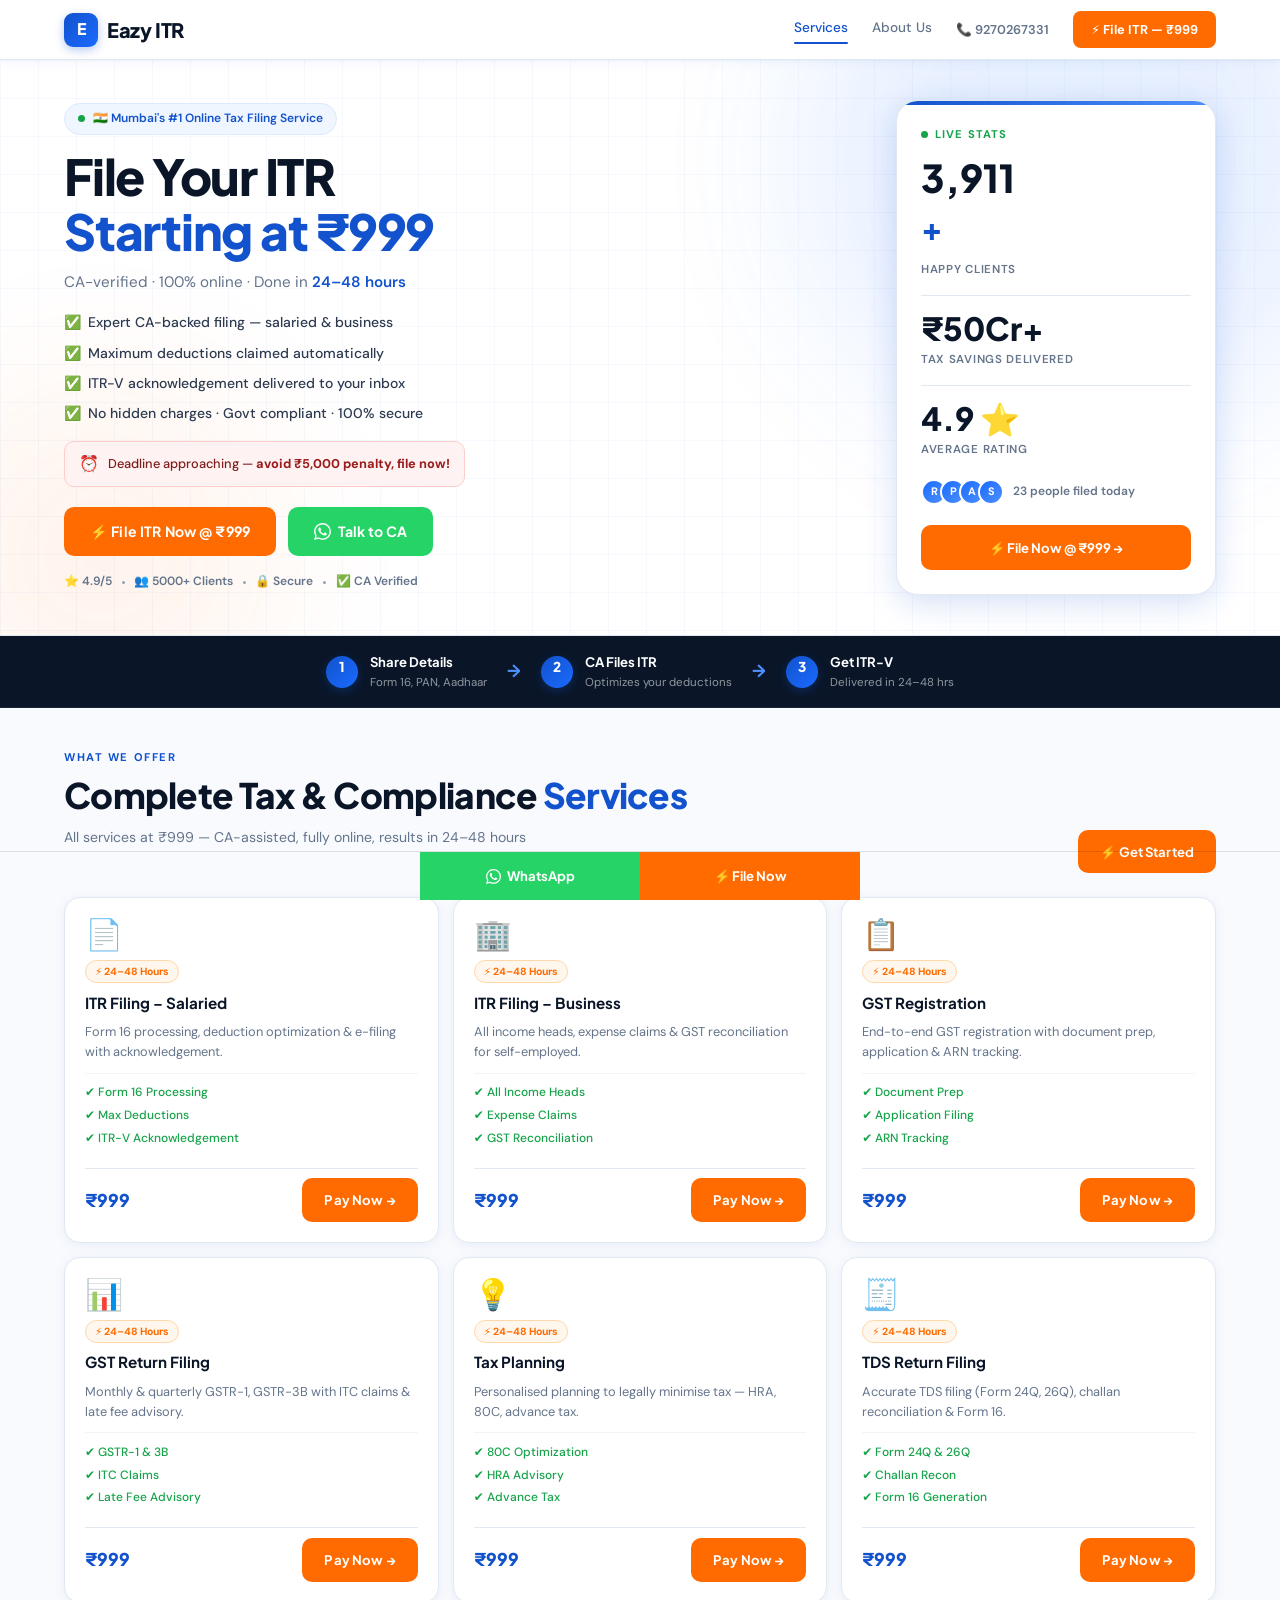
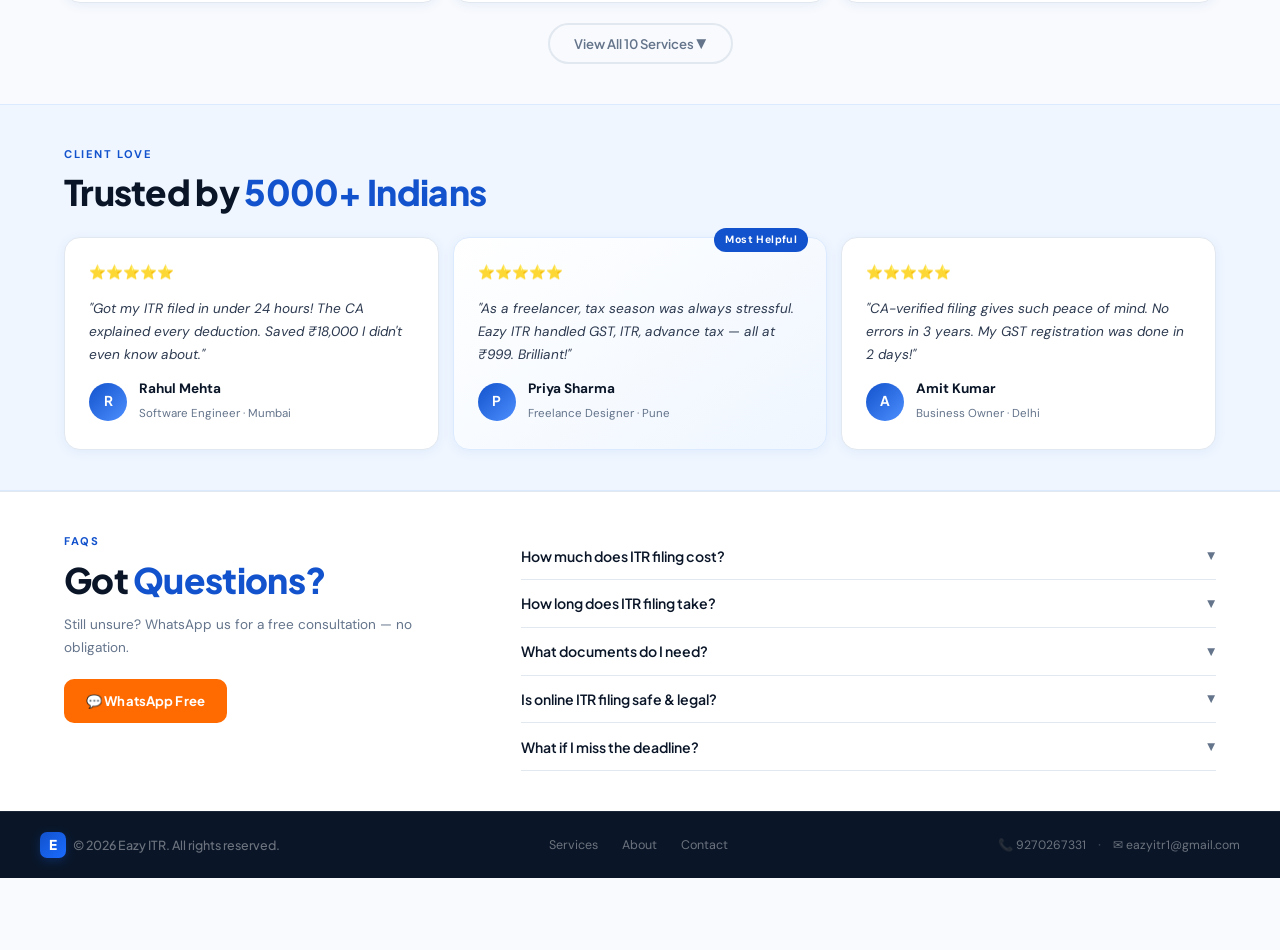
==== commit 6ff0c512: "Add files via upload" ====
--- a/index.html
+++ b/index.html
@@ -3,214 +3,246 @@
 <head>
   <meta charset="UTF-8" />
   <meta name="viewport" content="width=device-width, initial-scale=1.0" />
-  <title>ITR Filing Online ₹999 | CA Assisted | Eazy ITR India</title>
-  <meta name="description" content="File your Income Tax Return online in India for just ₹999. Fast, secure & CA-assisted ITR filing. GST registration, TDS & company services available. 5000+ clients served." />
-  <meta name="keywords" content="ITR filing India, income tax return online, GST registration online, CA services online India, TDS return filing, tax filing ₹999" />
-  <link rel="preload" href="https://fonts.googleapis.com/css2?family=Poppins:wght@400;500;600;700&family=Inter:wght@400;500&display=swap" as="style" />
+  <title>ITR Filing Online ₹999 | CA Assisted Tax Filing India | Eazy ITR</title>
+  <meta name="description" content="File your Income Tax Return online for just ₹999. Expert CA-assisted ITR filing, GST registration, TDS returns & tax planning. 5000+ satisfied clients across Mumbai & India. Fast, secure & 100% online." />
+  <meta name="keywords" content="ITR filing India, ITR filing Mumbai, income tax return online, CA assisted ITR, GST registration India, TDS return filing, tax filing ₹999, online tax service India, tax consultants Mumbai" />
+  <meta name="robots" content="index, follow" />
+  <meta property="og:title" content="ITR Filing Online ₹999 | Eazy ITR India" />
+  <meta property="og:description" content="Expert CA-assisted ITR filing starting at ₹999. Fast, secure & 100% online. 5000+ clients served across Mumbai & India." />
+  <meta property="og:type" content="website" />
+  <link rel="preconnect" href="https://fonts.googleapis.com" />
+  <link rel="preconnect" href="https://fonts.gstatic.com" crossorigin />
+  <link href="https://fonts.googleapis.com/css2?family=Plus+Jakarta+Sans:ital,wght@0,400;0,500;0,600;0,700;0,800;1,700&family=DM+Sans:wght@400;500;600&display=swap" rel="stylesheet" />
   <link rel="stylesheet" href="styles.css" />
-  <link rel="preconnect" href="https://fonts.googleapis.com" />
-  <link href="https://fonts.googleapis.com/css2?family=Poppins:wght@400;500;600;700&family=Inter:wght@400;500&display=swap" rel="stylesheet" />
-  <script type="application/ld+json">
-  {
-    "@context": "https://schema.org",
-    "@type": "ProfessionalService",
-    "name": "Eazy ITR",
-    "description": "Online ITR filing and CA-assisted tax services across India",
-    "areaServed": "India",
-    "priceRange": "₹999",
-    "telephone": "+919270267331",
-    "email": "ubaca100@gmail.com",
-    "url": "https://eazyitr.in"
-  }
-  </script>
+  <script type="application/ld+json">{"@context":"https://schema.org","@type":"ProfessionalService","name":"Eazy ITR","description":"CA-assisted ITR filing and tax compliance services across Mumbai and India","areaServed":"India","priceRange":"₹999","telephone":"+919270267331","email":"eazyitr1@gmail.com","url":"https://eazyitr.in","address":{"@type":"PostalAddress","addressLocality":"Mumbai","addressCountry":"IN"},"aggregateRating":{"@type":"AggregateRating","ratingValue":"4.9","reviewCount":"5000"}}</script>
+  <script type="application/ld+json">{"@context":"https://schema.org","@type":"FAQPage","mainEntity":[{"@type":"Question","name":"How much does ITR filing cost?","acceptedAnswer":{"@type":"Answer","text":"Our ITR filing starts at just ₹999 for salaried individuals, CA-assisted with full acknowledgement."}},{"@type":"Question","name":"How long does ITR filing take?","acceptedAnswer":{"@type":"Answer","text":"We complete ITR filing within 24–48 hours of receiving all required documents."}},{"@type":"Question","name":"Is online ITR filing safe?","acceptedAnswer":{"@type":"Answer","text":"Yes, 100%. We use bank-grade encryption and are fully compliant with Income Tax Department guidelines."}}]}</script>
 </head>
 <body class="page-home">
 
-  <script>
-    const CONFIG = {
-      companyName: "Eazy ITR",
-      tagline:     "File Your ITR Online in India – ₹999 Only",
-      phone:       "9270267331",
-      email:       "ubaca100@gmail.com",
-
-      services: [
-        {
-          title:       "ITR Filing – Salaried",
-          description: "Hassle-free Income Tax Return filing for salaried individuals. Includes Form 16 processing, deduction optimization, and e-filing with acknowledgement.",
-          price:       "₹999/- only"
-        },
-        {
-          title:       "ITR Filing – Business",
-          description: "Complete ITR filing for self-employed professionals and small business owners. Covers all income heads, expense claims, and GST reconciliation.",
-          price:       "₹999/- only"
-        },
-        {
-          title:       "GST Registration",
-          description: "End-to-end GST registration assistance for new businesses. Document preparation, application filing, and ARN tracking included.",
-          price:       "₹999/- only"
-        },
-        {
-          title:       "GST Return Filing",
-          description: "Monthly and quarterly GST return filing (GSTR-1, GSTR-3B). Includes reconciliation, ITC claims, and late fee advisory.",
-          price:       "₹999/- only"
-        },
-        {
-          title:       "Tax Planning & Advisory",
-          description: "Personalised tax planning to legally minimise your liability. Covers investments, HRA, 80C deductions, and advance tax computation.",
-          price:       "₹999/- only"
-        },
-        {
-          title:       "TDS Return Filing",
-          description: "Accurate TDS return preparation and filing (Form 24Q, 26Q). Includes challan reconciliation and Form 16/16A generation.",
-          price:       "₹999/- only"
-        },
-        {
-          title:       "Company Incorporation",
-          description: "Register your Private Limited, LLP, or OPC company with full compliance support. DIN, DSC, MCA filing, and certificate of incorporation included.",
-          price:       "₹999/- only"
-        },
-        {
-          title:       "Accounting & Bookkeeping",
-          description: "Monthly bookkeeping, ledger maintenance, bank reconciliation, and P&L / balance sheet preparation for businesses of all sizes.",
-          price:       "₹999/- only"
-        },
-        {
-          title:       "Notice Reply & Compliance",
-          description: "Expert drafting and filing of replies to Income Tax or GST notices. Includes scrutiny assessment support and penalty reduction advisory.",
-          price:       "₹999/- only"
-        },
-        {
-          title:       "PAN / TAN Application",
-          description: "Quick PAN card and TAN number application for individuals and businesses. Includes document verification and online submission tracking.",
-          price:       "₹999/- only"
-        }
-      ]
-    };
-  </script>
-
-  <!-- MOBILE NAV OVERLAY -->
-  <div class="mobile-nav-overlay" id="mobileNavOverlay">
-    <div class="mobile-nav-panel">
-      <button class="mobile-nav-close" id="mobileNavClose" aria-label="Close menu">✕</button>
-      <a href="index.html" class="mobile-nav-link active">Services</a>
-      <a href="about.html" class="mobile-nav-link">About Us</a>
-      <a href="https://wa.me/919270267331" class="mobile-nav-link green">💬 WhatsApp Us</a>
-      <a href="about.html#contact" class="mobile-nav-link highlight">⚡ File ITR Now</a>
-    </div>
-  </div>
-
-  <header class="site-header">
-    <div class="header-inner">
-      <div class="logo">
-        <span class="logo-name" id="companyName"></span>
-      </div>
-      <nav class="main-nav">
-        <a href="index.html" class="nav-link active">Services</a>
-        <a href="about.html" class="nav-link">About Us</a>
-        <div class="header-contact">
-          <a class="header-contact-item" id="headerPhone" href=""></a>
-          <a class="header-contact-item" id="headerEmail" href=""></a>
-        </div>
-        <a href="about.html#contact" class="nav-cta" aria-label="File ITR Now">⚡ File ITR Now</a>
-      </nav>
-      <button class="hamburger" id="hamburger" aria-label="Open menu">
-        <span></span><span></span><span></span>
-      </button>
-    </div>
-  </header>
-
-  <section class="hero-strip">
-    <p class="hero-eyebrow">🇮🇳 India's Trusted Tax Service</p>
-    <h1 class="hero-headline" id="heroTagline"></h1>
-    <p class="hero-sub">CA-assisted · 100% Online · Results in 24–48 Hours</p>
-    <p class="urgency">⚠️ Last date approaching — File before penalty!</p>
-    <div class="hero-cta">
-      <a href="about.html#contact" class="btn-primary" aria-label="File ITR Now at ₹999">⚡ File ITR Now @ ₹999</a>
-      <a href="tel:9270267331" class="btn-secondary" aria-label="Call Now">📞 Call Now</a>
-    </div>
-    <div class="hero-rule"></div>
-  </section>
-
-  <!-- TRUST BANNER -->
-  <div class="trust-banner">
-    <div class="trust-inner">
-      <div class="trust-badge">
-        <span class="trust-number" data-target="5000">0</span><span class="trust-plus">+</span>
-        <span class="trust-label">Clients Served</span>
-      </div>
-      <div class="trust-divider"></div>
-      <div class="trust-badges-row">
-        <span class="tbadge">✔ Government Compliant</span>
-        <span class="tbadge">✔ CA Verified Filing</span>
-        <span class="tbadge">✔ 100% Secure</span>
-        <span class="tbadge">⭐ 4.9/5 Rated</span>
-      </div>
-    </div>
-  </div>
-
-  <!-- HOW IT WORKS -->
-  <section class="how-it-works" aria-label="How it works">
-    <p class="section-eyebrow">Simple 3-Step Process</p>
-    <div class="steps-row">
-      <div class="step-item">
-        <span class="step-num">1</span>
-        <p class="step-text">Share Your Details</p>
-      </div>
-      <div class="step-arrow">→</div>
-      <div class="step-item">
-        <span class="step-num">2</span>
-        <p class="step-text">We File Your ITR</p>
-      </div>
-      <div class="step-arrow">→</div>
-      <div class="step-item">
-        <span class="step-num">3</span>
-        <p class="step-text">Get Confirmation</p>
-      </div>
-    </div>
-  </section>
-
-  <!-- SERVICES -->
-  <main class="services-section">
-    <p class="section-eyebrow">Our Services</p>
+<script>
+const CONFIG = {
+  companyName: "Eazy ITR",
+  phone: "9270267331",
+  email: "eazyitr1@gmail.com",
+  services: [
+    { icon: "📄", title: "ITR Filing – Salaried", desc: "Form 16 processing, deduction optimization & e-filing with acknowledgement.", price: "₹999", benefits: ["Form 16 Processing", "Max Deductions", "ITR-V Acknowledgement"] },
+    { icon: "🏢", title: "ITR Filing – Business", desc: "All income heads, expense claims & GST reconciliation for self-employed.", price: "₹999", benefits: ["All Income Heads", "Expense Claims", "GST Reconciliation"] },
+    { icon: "📋", title: "GST Registration", desc: "End-to-end GST registration with document prep, application & ARN tracking.", price: "₹999", benefits: ["Document Prep", "Application Filing", "ARN Tracking"] },
+    { icon: "📊", title: "GST Return Filing", desc: "Monthly & quarterly GSTR-1, GSTR-3B with ITC claims & late fee advisory.", price: "₹999", benefits: ["GSTR-1 & 3B", "ITC Claims", "Late Fee Advisory"] },
+    { icon: "💡", title: "Tax Planning", desc: "Personalised planning to legally minimise tax — HRA, 80C, advance tax.", price: "₹999", benefits: ["80C Optimization", "HRA Advisory", "Advance Tax"] },
+    { icon: "🧾", title: "TDS Return Filing", desc: "Accurate TDS filing (Form 24Q, 26Q), challan reconciliation & Form 16.", price: "₹999", benefits: ["Form 24Q & 26Q", "Challan Recon", "Form 16 Generation"] },
+    { icon: "🏛️", title: "Company Incorporation", desc: "Register Pvt Ltd, LLP or OPC with DIN, DSC, MCA filing & certificate.", price: "₹999", benefits: ["DIN & DSC", "MCA Filing", "Incorporation Cert"] },
+    { icon: "📒", title: "Accounting & Bookkeeping", desc: "Monthly bookkeeping, bank reconciliation & P&L / balance sheet.", price: "₹999", benefits: ["Monthly Books", "Bank Recon", "P&L & Balance Sheet"] },
+    { icon: "⚖️", title: "Notice Reply", desc: "Expert drafting of IT or GST notice replies & scrutiny support.", price: "₹999", benefits: ["Notice Drafting", "Scrutiny Support", "Penalty Advisory"] },
+    { icon: "🪪", title: "PAN / TAN Application", desc: "Quick PAN & TAN application for individuals & businesses.", price: "₹999", benefits: ["PAN & TAN", "Doc Verification", "Online Tracking"] }
+  ]
+};
+</script>
+
+<!-- MOBILE NAV -->
+<div class="mobile-nav-overlay" id="mobileNavOverlay">
+  <div class="mobile-nav-panel">
+    <div class="mnav-top">
+      <div class="logo"><div class="logo-icon">E</div><span class="logo-name">Eazy ITR</span></div>
+      <button class="mnav-close" id="mobileNavClose" aria-label="Close">✕</button>
+    </div>
+    <a href="index.html" class="mnav-link active">Services</a>
+    <a href="about.html" class="mnav-link">About Us</a>
+    <div class="mnav-div"></div>
+    <a href="https://wa.me/919270267331" class="mnav-link green">💬 WhatsApp Us</a>
+    <a href="tel:9270267331" class="mnav-link green">📞 Call Now</a>
+    <a href="about.html#contact" class="mnav-cta">⚡ File ITR Now @ ₹999</a>
+  </div>
+</div>
+
+<!-- HEADER -->
+<header class="site-header" id="siteHeader">
+  <div class="header-inner">
+    <a href="index.html" class="logo">
+      <div class="logo-icon">E</div>
+      <span class="logo-name">Eazy ITR</span>
+    </a>
+    <nav class="main-nav">
+      <a href="index.html" class="nav-link active">Services</a>
+      <a href="about.html" class="nav-link">About Us</a>
+      <a href="tel:9270267331" class="nav-phone">📞 9270267331</a>
+      <a href="about.html#contact" class="nav-cta pulse-btn">⚡ File ITR — ₹999</a>
+    </nav>
+    <button class="hamburger" id="hamburger" aria-label="Open menu" aria-expanded="false">
+      <span></span><span></span><span></span>
+    </button>
+  </div>
+</header>
+
+<!-- ═══ HERO ═══ -->
+<section class="hero-section">
+  <div class="hero-bg">
+    <div class="hblob hb1"></div>
+    <div class="hblob hb2"></div>
+    <div class="hgrid"></div>
+  </div>
+  <div class="hero-inner">
+    <div class="hero-left">
+      <div class="hero-badge"><span class="live-dot"></span>🇮🇳 Mumbai's #1 Online Tax Filing Service</div>
+      <h1 class="hero-h1">File Your ITR<br/><em>Starting at ₹999</em></h1>
+      <p class="hero-sub">CA-verified · 100% online · Done in <strong>24–48 hours</strong></p>
+      <ul class="hero-bullets">
+        <li><span>✅</span> Expert CA-backed filing — salaried &amp; business</li>
+        <li><span>✅</span> Maximum deductions claimed automatically</li>
+        <li><span>✅</span> ITR-V acknowledgement delivered to your inbox</li>
+        <li><span>✅</span> No hidden charges · Govt compliant · 100% secure</li>
+      </ul>
+      <div class="hero-urgency">
+        <span class="urg-icon">⏰</span>
+        <span>Deadline approaching — <strong>avoid ₹5,000 penalty, file now!</strong></span>
+      </div>
+      <div class="hero-ctas">
+        <a href="about.html#contact" class="btn-primary btn-lg pulse-btn">⚡ File ITR Now @ ₹999</a>
+        <a href="https://wa.me/919270267331" class="btn-wa btn-lg">
+          <svg width="17" height="17" viewBox="0 0 24 24" fill="currentColor"><path d="M17.472 14.382c-.297-.149-1.758-.867-2.03-.967-.273-.099-.471-.148-.67.15-.197.297-.767.966-.94 1.164-.173.199-.347.223-.644.075-.297-.15-1.255-.463-2.39-1.475-.883-.788-1.48-1.761-1.653-2.059-.173-.297-.018-.458.13-.606.134-.133.298-.347.446-.52.149-.174.198-.298.298-.497.099-.198.05-.371-.025-.52-.075-.149-.669-1.612-.916-2.207-.242-.579-.487-.5-.669-.51-.173-.008-.371-.01-.57-.01-.198 0-.52.074-.792.372-.272.297-1.04 1.016-1.04 2.479 0 1.462 1.065 2.875 1.213 3.074.149.198 2.096 3.2 5.077 4.487.709.306 1.262.489 1.694.625.712.227 1.36.195 1.871.118.571-.085 1.758-.719 2.006-1.413.248-.694.248-1.289.173-1.413-.074-.124-.272-.198-.57-.347m-5.421 7.403h-.004a9.87 9.87 0 01-5.031-1.378l-.361-.214-3.741.982.998-3.648-.235-.374a9.86 9.86 0 01-1.51-5.26c.001-5.45 4.436-9.884 9.888-9.884 2.64 0 5.122 1.03 6.988 2.898a9.825 9.825 0 012.893 6.994c-.003 5.45-4.437 9.884-9.885 9.884m8.413-18.297A11.815 11.815 0 0012.05 0C5.495 0 .16 5.335.157 11.892c0 2.096.547 4.142 1.588 5.945L.057 24l6.305-1.654a11.882 11.882 0 005.683 1.448h.005c6.554 0 11.89-5.335 11.893-11.893a11.821 11.821 0 00-3.48-8.413z"/></svg>
+          Talk to CA
+        </a>
+      </div>
+      <div class="hero-trust">
+        <span>⭐ 4.9/5</span><span class="tdot"></span>
+        <span>👥 5000+ Clients</span><span class="tdot"></span>
+        <span>🔒 Secure</span><span class="tdot"></span>
+        <span>✅ CA Verified</span>
+      </div>
+    </div>
+
+    <div class="hero-card">
+      <div class="hcard-live"><span class="live-dot"></span><span>Live Stats</span></div>
+      <div class="hcard-stat">
+        <span class="hnum" data-target="5000">0</span><span class="hnum-suf">+</span>
+        <span class="hlabel">Happy Clients</span>
+      </div>
+      <div class="hcard-sep"></div>
+      <div class="hcard-stat">
+        <span class="hbig">₹50Cr+</span>
+        <span class="hlabel">Tax Savings Delivered</span>
+      </div>
+      <div class="hcard-sep"></div>
+      <div class="hcard-stat">
+        <span class="hbig">4.9 ⭐</span>
+        <span class="hlabel">Average Rating</span>
+      </div>
+      <div class="hcard-foot">
+        <div class="havs"><div class="hav">R</div><div class="hav">P</div><div class="hav">A</div><div class="hav">S</div></div>
+        <span>23 people filed today</span>
+      </div>
+      <a href="about.html#contact" class="hcard-btn">⚡ File Now @ ₹999 →</a>
+    </div>
+  </div>
+</section>
+
+<!-- HOW IT WORKS — compact inline -->
+<section class="how-bar">
+  <div class="how-inner">
+    <div class="how-step"><div class="how-num">1</div><div><strong>Share Details</strong><span>Form 16, PAN, Aadhaar</span></div></div>
+    <div class="how-arrow">→</div>
+    <div class="how-step"><div class="how-num">2</div><div><strong>CA Files ITR</strong><span>Optimizes your deductions</span></div></div>
+    <div class="how-arrow">→</div>
+    <div class="how-step"><div class="how-num">3</div><div><strong>Get ITR-V</strong><span>Delivered in 24–48 hrs</span></div></div>
+  </div>
+</section>
+
+<!-- SERVICES -->
+<main class="services-section" id="services">
+  <div class="section-inner">
+    <div class="section-head">
+      <div>
+        <p class="eyebrow">What We Offer</p>
+        <h2 class="section-title">Complete Tax &amp; Compliance <em>Services</em></h2>
+        <p class="section-sub">All services at ₹999 — CA-assisted, fully online, results in 24–48 hours</p>
+      </div>
+      <a href="about.html#contact" class="btn-primary btn-head-cta">⚡ Get Started</a>
+    </div>
     <div class="services-grid" id="servicesGrid" role="list"></div>
-  </main>
-
-  <!-- TESTIMONIALS -->
-  <section class="testimonials" aria-label="Client testimonials">
-    <p class="section-eyebrow">What Our Clients Say</p>
-    <div class="testimonials-grid">
-      <div class="testimonial-card">
-        <p class="t-stars">⭐⭐⭐⭐⭐</p>
-        <p class="t-text">"Super fast ITR filing! Done in less than 24 hours. Highly recommend Eazy ITR to everyone."</p>
-        <p class="t-author">— Rahul M., Mumbai</p>
-      </div>
-      <div class="testimonial-card">
-        <p class="t-stars">⭐⭐⭐⭐⭐</p>
-        <p class="t-text">"Best ₹999 service I've ever used! They handled my GST registration smoothly."</p>
-        <p class="t-author">— Priya S., Pune</p>
-      </div>
-      <div class="testimonial-card">
-        <p class="t-stars">⭐⭐⭐⭐⭐</p>
-        <p class="t-text">"CA-verified filing gives peace of mind. No errors, no stress. Will use every year."</p>
-        <p class="t-author">— Amit K., Delhi</p>
-      </div>
-    </div>
-  </section>
-
-  <footer class="site-footer">
-    <span id="footerName"></span>
-    <span class="footer-sep">·</span>
-    <a class="footer-contact-link" id="footerPhone" href=""></a>
-    <span class="footer-sep">·</span>
-    <a class="footer-contact-link" id="footerEmail" href=""></a>
-  </footer>
-
-  <!-- STICKY CTA -->
-  <div class="sticky-cta">
-    <a href="https://wa.me/919270267331" class="cta-whatsapp" aria-label="Chat on WhatsApp">💬 WhatsApp</a>
-    <a href="about.html#contact" class="cta-pay" aria-label="File ITR Now">⚡ File ITR Now</a>
-  </div>
-
-  <script src="script.js"></script>
+    <div class="services-extra-wrap" id="servicesExtra" style="display:none">
+      <div class="services-grid services-grid-extra" id="servicesExtraGrid" role="list"></div>
+    </div>
+    <div class="show-more-wrap">
+      <button class="btn-show-more" id="showMoreBtn">View All 10 Services ▼</button>
+    </div>
+  </div>
+</main>
+
+<!-- TESTIMONIALS -->
+<section class="testi-section">
+  <div class="section-inner">
+    <p class="eyebrow">Client Love</p>
+    <h2 class="section-title">Trusted by <em>5000+ Indians</em></h2>
+    <div class="tgrid">
+      <div class="tcard">
+        <div class="tstars">⭐⭐⭐⭐⭐</div>
+        <p>"Got my ITR filed in under 24 hours! The CA explained every deduction. Saved ₹18,000 I didn't even know about."</p>
+        <div class="tauthor"><div class="tav">R</div><div><strong>Rahul Mehta</strong><span>Software Engineer · Mumbai</span></div></div>
+      </div>
+      <div class="tcard tcard-feat">
+        <div class="tbadge">Most Helpful</div>
+        <div class="tstars">⭐⭐⭐⭐⭐</div>
+        <p>"As a freelancer, tax season was always stressful. Eazy ITR handled GST, ITR, advance tax — all at ₹999. Brilliant!"</p>
+        <div class="tauthor"><div class="tav">P</div><div><strong>Priya Sharma</strong><span>Freelance Designer · Pune</span></div></div>
+      </div>
+      <div class="tcard">
+        <div class="tstars">⭐⭐⭐⭐⭐</div>
+        <p>"CA-verified filing gives such peace of mind. No errors in 3 years. My GST registration was done in 2 days!"</p>
+        <div class="tauthor"><div class="tav">A</div><div><strong>Amit Kumar</strong><span>Business Owner · Delhi</span></div></div>
+      </div>
+    </div>
+  </div>
+</section>
+
+<!-- FAQ -->
+<section class="faq-section" id="faq">
+  <div class="section-inner faq-inner">
+    <div class="faq-left">
+      <p class="eyebrow">FAQs</p>
+      <h2 class="section-title">Got <em>Questions?</em></h2>
+      <p class="faq-sub">Still unsure? WhatsApp us for a free consultation — no obligation.</p>
+      <a href="https://wa.me/919270267331" class="btn-primary" style="margin-top:1.25rem;display:inline-flex;">💬 WhatsApp Free</a>
+    </div>
+    <div class="faq-right">
+      <div class="faq-item"><button class="faq-q" aria-expanded="false">How much does ITR filing cost? <span class="farr">▼</span></button><div class="faq-a" hidden>Our ITR filing starts at ₹999 only — for salaried individuals. Business ITR, GST, and other services are also ₹999 with no hidden charges.</div></div>
+      <div class="faq-item"><button class="faq-q" aria-expanded="false">How long does ITR filing take? <span class="farr">▼</span></button><div class="faq-a" hidden>We complete your ITR filing within 24–48 hours of receiving all required documents.</div></div>
+      <div class="faq-item"><button class="faq-q" aria-expanded="false">What documents do I need? <span class="farr">▼</span></button><div class="faq-a" hidden>For salaried: Form 16, PAN card, Aadhaar & bank statement. Our CA will guide you on any additional documents.</div></div>
+      <div class="faq-item"><button class="faq-q" aria-expanded="false">Is online ITR filing safe & legal? <span class="farr">▼</span></button><div class="faq-a" hidden>Absolutely. We are 100% compliant with Income Tax Department guidelines. Your data is encrypted and never shared.</div></div>
+      <div class="faq-item"><button class="faq-q" aria-expanded="false">What if I miss the deadline? <span class="farr">▼</span></button><div class="faq-a" hidden>Late filing attracts a penalty of up to ₹5,000 under Section 234F. File immediately — we also handle late filings.</div></div>
+    </div>
+  </div>
+</section>
+
+<!-- FOOTER -->
+<footer class="site-footer">
+  <div class="footer-inner">
+    <div class="footer-brand">
+      <div class="logo-icon small">E</div>
+      <span id="footerName"></span>
+    </div>
+    <div class="footer-links">
+      <a href="index.html" class="footer-link">Services</a>
+      <a href="about.html" class="footer-link">About</a>
+      <a href="about.html#contact" class="footer-link">Contact</a>
+    </div>
+    <div class="footer-contact-row">
+      <a class="footer-contact-link" href="tel:9270267331">📞 9270267331</a>
+      <span class="footer-sep">·</span>
+      <a class="footer-contact-link" href="mailto:eazyitr1@gmail.com">✉ eazyitr1@gmail.com</a>
+    </div>
+  </div>
+</footer>
+
+<!-- STICKY CTA -->
+<div class="sticky-cta">
+  <a href="tel:9270267331" class="scta-call">📞 Call</a>
+  <a href="https://wa.me/919270267331" class="scta-wa">
+    <svg width="15" height="15" viewBox="0 0 24 24" fill="currentColor"><path d="M17.472 14.382c-.297-.149-1.758-.867-2.03-.967-.273-.099-.471-.148-.67.15-.197.297-.767.966-.94 1.164-.173.199-.347.223-.644.075-.297-.15-1.255-.463-2.39-1.475-.883-.788-1.48-1.761-1.653-2.059-.173-.297-.018-.458.13-.606.134-.133.298-.347.446-.52.149-.174.198-.298.298-.497.099-.198.05-.371-.025-.52-.075-.149-.669-1.612-.916-2.207-.242-.579-.487-.5-.669-.51-.173-.008-.371-.01-.57-.01-.198 0-.52.074-.792.372-.272.297-1.04 1.016-1.04 2.479 0 1.462 1.065 2.875 1.213 3.074.149.198 2.096 3.2 5.077 4.487.709.306 1.262.489 1.694.625.712.227 1.36.195 1.871.118.571-.085 1.758-.719 2.006-1.413.248-.694.248-1.289.173-1.413-.074-.124-.272-.198-.57-.347m-5.421 7.403h-.004a9.87 9.87 0 01-5.031-1.378l-.361-.214-3.741.982.998-3.648-.235-.374a9.86 9.86 0 01-1.51-5.26c.001-5.45 4.436-9.884 9.888-9.884 2.64 0 5.122 1.03 6.988 2.898a9.825 9.825 0 012.893 6.994c-.003 5.45-4.437 9.884-9.885 9.884m8.413-18.297A11.815 11.815 0 0012.05 0C5.495 0 .16 5.335.157 11.892c0 2.096.547 4.142 1.588 5.945L.057 24l6.305-1.654a11.882 11.882 0 005.683 1.448h.005c6.554 0 11.89-5.335 11.893-11.893a11.821 11.821 0 00-3.48-8.413z"/></svg>
+    WhatsApp
+  </a>
+  <a href="about.html#contact" class="scta-file">⚡ File Now</a>
+</div>
+
+<script src="script.js" defer></script>
 </body>
 </html>
--- a/styles.css
+++ b/styles.css
@@ -1,1217 +1,562 @@
 /* ================================================================
-   EAZY ITR — styles.css
-   Aesthetic: Trust + Speed + Affordability (Indian Market)
-   Fonts: Poppins (display) + Inter (body)
+   EAZY ITR — styles.css (Conversion Redesign 2025)
+   Strategy: Above-the-fold dominant · CRO-first · Mobile-first
+   Fonts: Plus Jakarta Sans + DM Sans
    ================================================================ */
 
 /* ---------------------------------------------------------------
-   1. CSS CUSTOM PROPERTIES
+   1. CSS VARIABLES
    --------------------------------------------------------------- */
 :root {
-  --ink:        #0d1117;
-  --ink-mid:    #2d3748;
-  --ink-soft:   #64748b;
-  --primary:    #0B5ED7;
-  --primary-dark: #0846a8;
-  --primary-light: #dbeafe;
-  --accent:     #FF6B00;
-  --accent-dark: #d45900;
-  --success:    #198754;
-  --white:      #ffffff;
-  --cream:      #f8fafc;
-  --surface:    #f1f5f9;
-  --rule:       #e2e8f0;
-  --gold:       #0B5ED7;
-  --gold-light: #60a5fa;
-
-  --font-display: 'Poppins', sans-serif;
-  --font-body:    'Inter', system-ui, sans-serif;
-
-  --sp-xs:  0.375rem;
-  --sp-sm:  0.75rem;
-  --sp-md:  1.25rem;
-  --sp-lg:  1.75rem;
-  --sp-xl:  2rem;
-  --sp-2xl: 3rem;
-
-  --max-width: 1320px;
-  --header-h:  64px;
-  --radius:    8px;
-  --radius-lg: 14px;
-
-  --shadow-card:  0 1px 12px rgba(11,94,215,0.07);
-  --shadow-hover: 0 8px 32px rgba(11,94,215,0.18);
-
-  --ease: cubic-bezier(0.25, 0.46, 0.45, 0.94);
-  --transition: all 0.25s ease-in-out;
-}
-
-/* ---------------------------------------------------------------
-   2. RESET & BASE
-   --------------------------------------------------------------- */
-*, *::before, *::after { box-sizing: border-box; margin: 0; padding: 0; }
-
-html { scroll-behavior: smooth; -webkit-font-smoothing: antialiased; }
-
-body {
-  font-family: var(--font-body);
-  font-size: 15px;
-  line-height: 1.7;
-  color: var(--ink);
-  background: var(--cream);
-  min-height: 100vh;
-  padding-bottom: 80px; /* space for sticky CTA */
-}
-
-a { text-decoration: none; color: inherit; transition: var(--transition); }
-img { max-width: 100%; display: block; }
-
-/* ---------------------------------------------------------------
-   3. HEADER & NAVIGATION
-   --------------------------------------------------------------- */
-.site-header {
-  position: sticky;
-  top: 0;
-  z-index: 100;
-  height: var(--header-h);
-  background: rgba(255,255,255,0.97);
-  backdrop-filter: blur(12px);
-  -webkit-backdrop-filter: blur(12px);
-  border-bottom: 2px solid var(--primary);
-  box-shadow: 0 2px 12px rgba(11,94,215,0.08);
-}
-
-.header-inner {
-  max-width: var(--max-width);
-  margin: 0 auto;
-  padding: 0 var(--sp-xl);
-  height: 100%;
-  display: flex;
-  align-items: center;
-  justify-content: space-between;
-  gap: var(--sp-md);
-}
-
-.logo { display: flex; align-items: center; cursor: default; user-select: none; }
-
-.logo-name {
-  font-family: var(--font-display);
-  font-size: 1.4rem;
-  font-weight: 700;
-  letter-spacing: -0.01em;
-  color: var(--primary);
-  white-space: nowrap;
-}
-
-.main-nav {
-  display: flex;
-  align-items: center;
-  gap: var(--sp-lg);
-  flex-wrap: wrap;
-}
-
-.nav-link {
-  font-size: 0.85rem;
-  font-weight: 500;
-  letter-spacing: 0.02em;
-  color: var(--ink-soft);
-  position: relative;
-  padding-bottom: 2px;
-  transition: color 0.2s var(--ease);
-}
-
-.nav-link::after {
-  content: '';
-  position: absolute;
-  bottom: 0; left: 0;
-  width: 0; height: 2px;
-  background: var(--primary);
-  transition: width 0.2s var(--ease);
-}
-
-.nav-link:hover,
-.nav-link.active { color: var(--primary); }
-.nav-link:hover::after,
-.nav-link.active::after { width: 100%; }
-
-.header-contact {
-  display: flex;
-  align-items: center;
-  gap: var(--sp-md);
-}
-
-.header-contact-item {
-  font-size: 0.8rem;
-  font-weight: 500;
-  color: var(--ink-soft);
-  display: flex;
-  align-items: center;
-  gap: 5px;
-  transition: color 0.2s;
-  white-space: nowrap;
-}
-
-.header-contact-item:hover { color: var(--primary); }
-
-.hc-icon { font-size: 0.9rem; }
-
-.nav-cta {
-  display: inline-block;
-  padding: 9px 20px;
-  background: var(--accent);
-  color: var(--white);
-  font-size: 0.82rem;
-  font-weight: 600;
-  letter-spacing: 0.02em;
-  border-radius: var(--radius);
-  transition: background 0.2s, transform 0.15s;
-  white-space: nowrap;
-}
-
-.nav-cta:hover {
-  background: var(--accent-dark);
-  color: var(--white);
-  transform: scale(1.04);
-}
+  --blue-900:  #0a1628;
+  --blue-800:  #0f2044;
+  --blue-700:  #0d3b87;
+  --blue-600:  #1252cc;
+  --blue-500:  #1a6bff;
+  --blue-400:  #4d8fff;
+  --blue-100:  #dbeafe;
+  --blue-50:   #eff6ff;
+
+  --ink:       #0a1628;
+  --ink-mid:   #2d3a50;
+  --ink-soft:  #64748b;
+  --ink-muted: #94a3b8;
+
+  --primary:      #1252cc;
+  --primary-dark: #0d3b87;
+  --accent:       #ff6b00;
+  --accent-dark:  #d45900;
+  --accent-light: #fed7aa;
+  --success:      #16a34a;
+  --wa-green:     #25D366;
+
+  --white:   #ffffff;
+  --cream:   #f8fafd;
+  --surface: #f1f5f9;
+  --rule:    #e2e8f0;
+
+  --font-display: 'Plus Jakarta Sans', sans-serif;
+  --font-body:    'DM Sans', system-ui, sans-serif;
+
+  --radius:    10px;
+  --radius-lg: 16px;
+  --radius-xl: 22px;
+  --max-w:     1200px;
+  --header-h:  60px;
+
+  --sh-sm:  0 1px 4px rgba(18,82,204,.06);
+  --sh-md:  0 4px 16px rgba(18,82,204,.10);
+  --sh-lg:  0 8px 32px rgba(18,82,204,.18);
+  --sh-card:0 2px 12px rgba(18,82,204,.07);
+
+  --ease: cubic-bezier(.25,.46,.45,.94);
+  --tr:   all .2s var(--ease);
+}
+
+/* ---------------------------------------------------------------
+   2. RESET
+   --------------------------------------------------------------- */
+*,*::before,*::after{box-sizing:border-box;margin:0;padding:0}
+html{scroll-behavior:smooth;-webkit-font-smoothing:antialiased}
+body{font-family:var(--font-body);font-size:15px;line-height:1.65;color:var(--ink);background:var(--cream);min-height:100vh;padding-bottom:72px}
+a{text-decoration:none;color:inherit;transition:var(--tr)}
+img{max-width:100%;display:block}
+button{cursor:pointer;font-family:inherit;border:none;background:none}
+
+/* ---------------------------------------------------------------
+   3. HEADER
+   --------------------------------------------------------------- */
+.site-header{
+  position:sticky;top:0;z-index:100;
+  height:var(--header-h);
+  background:rgba(255,255,255,.97);
+  backdrop-filter:blur(14px);
+  -webkit-backdrop-filter:blur(14px);
+  border-bottom:1px solid var(--rule);
+  box-shadow:0 2px 12px rgba(18,82,204,.06);
+  transition:box-shadow .3s;
+}
+.site-header.scrolled{box-shadow:0 4px 24px rgba(18,82,204,.13)}
+.header-inner{
+  max-width:var(--max-w);margin:0 auto;padding:0 1.5rem;
+  height:100%;display:flex;align-items:center;justify-content:space-between;gap:1rem;
+}
+.logo{display:flex;align-items:center;gap:9px;user-select:none;flex-shrink:0}
+.logo-icon{
+  width:34px;height:34px;
+  background:linear-gradient(135deg,var(--blue-600),var(--blue-500));
+  border-radius:9px;display:grid;place-items:center;
+  font-family:var(--font-display);font-weight:800;font-size:1rem;color:#fff;
+  flex-shrink:0;box-shadow:0 3px 10px rgba(18,82,204,.3);
+}
+.logo-icon.small{width:26px;height:26px;font-size:.85rem;border-radius:7px}
+.logo-name{font-family:var(--font-display);font-size:1.25rem;font-weight:800;letter-spacing:-.02em;color:var(--ink);white-space:nowrap}
+.main-nav{display:flex;align-items:center;gap:1.5rem}
+.nav-link{font-size:.85rem;font-weight:500;color:var(--ink-soft);position:relative;padding-bottom:2px}
+.nav-link::after{content:'';position:absolute;bottom:-2px;left:0;width:0;height:2px;background:var(--primary);border-radius:1px;transition:width .2s}
+.nav-link:hover,.nav-link.active{color:var(--primary)}
+.nav-link:hover::after,.nav-link.active::after{width:100%}
+.nav-phone{font-size:.8rem;font-weight:600;color:var(--ink-soft);white-space:nowrap}
+.nav-phone:hover{color:var(--primary)}
+.nav-cta{
+  display:inline-flex;align-items:center;padding:8px 18px;
+  background:var(--accent);color:#fff;
+  font-size:.8rem;font-weight:700;border-radius:8px;
+  transition:background .2s,transform .15s,box-shadow .2s;white-space:nowrap;
+}
+.nav-cta:hover{background:var(--accent-dark);color:#fff;transform:scale(1.03);box-shadow:0 4px 14px rgba(255,107,0,.35)}
 
 /* Hamburger */
-.hamburger {
-  display: none;
-  flex-direction: column;
-  gap: 5px;
-  background: none;
-  border: none;
-  cursor: pointer;
-  padding: 6px;
-  border-radius: var(--radius);
-}
-
-.hamburger span {
-  display: block;
-  width: 24px;
-  height: 2px;
-  background: var(--ink);
-  border-radius: 2px;
-  transition: var(--transition);
-}
-
-/* Mobile Nav Overlay */
-.mobile-nav-overlay {
-  display: none;
-  position: fixed;
-  inset: 0;
-  background: rgba(0,0,0,0.5);
-  z-index: 200;
-  opacity: 0;
-  transition: opacity 0.25s;
-}
-
-.mobile-nav-overlay.active {
-  display: flex;
-  opacity: 1;
-  align-items: flex-start;
-  justify-content: flex-end;
-}
-
-.mobile-nav-panel {
-  background: var(--white);
-  width: 280px;
-  min-height: 100vh;
-  padding: var(--sp-xl) var(--sp-lg);
-  display: flex;
-  flex-direction: column;
-  gap: var(--sp-sm);
-  box-shadow: -4px 0 24px rgba(0,0,0,0.15);
-}
-
-.mobile-nav-close {
-  background: none;
-  border: none;
-  font-size: 1.2rem;
-  cursor: pointer;
-  align-self: flex-end;
-  color: var(--ink-soft);
-  padding: 4px 8px;
-  margin-bottom: var(--sp-sm);
-}
-
-.mobile-nav-link {
-  font-family: var(--font-display);
-  font-size: 1rem;
-  font-weight: 500;
-  color: var(--ink);
-  padding: 12px 0;
-  border-bottom: 1px solid var(--rule);
-  display: block;
-}
-
-.mobile-nav-link.active { color: var(--primary); font-weight: 600; }
-
-.mobile-nav-link.green { color: var(--success); }
-
-.mobile-nav-link.highlight {
-  color: var(--white);
-  background: var(--accent);
-  padding: 12px 16px;
-  border-radius: var(--radius);
-  text-align: center;
-  margin-top: var(--sp-sm);
-  border-bottom: none;
-}
-
-/* ---------------------------------------------------------------
-   4. HERO STRIP
-   --------------------------------------------------------------- */
-.hero-strip,
-.page-hero {
-  max-width: var(--max-width);
-  margin: 0 auto;
-  padding: var(--sp-xl) var(--sp-xl) var(--sp-md);
-}
-
-.hero-eyebrow {
-  font-size: 0.78rem;
-  font-weight: 600;
-  letter-spacing: 0.1em;
-  text-transform: uppercase;
-  color: var(--primary);
-  margin-bottom: var(--sp-sm);
-}
-
-.hero-headline,
-.page-hero-headline {
-  font-family: var(--font-display);
-  font-size: clamp(1.6rem, 3vw, 2.5rem);
-  font-weight: 700;
-  line-height: 1.2;
-  color: var(--ink);
-  max-width: 700px;
-}
-
-.hero-sub {
-  font-size: 0.95rem;
-  color: var(--ink-soft);
-  margin-top: var(--sp-sm);
-  font-weight: 500;
-}
-
-.urgency {
-  display: inline-block;
-  font-size: 0.82rem;
-  font-weight: 600;
-  color: #b91c1c;
-  background: #fef2f2;
-  border: 1px solid #fecaca;
-  border-radius: 20px;
-  padding: 4px 14px;
-  margin-top: var(--sp-sm);
-}
-
-.hero-cta {
-  display: flex;
-  align-items: center;
-  gap: var(--sp-sm);
-  margin-top: var(--sp-md);
-  flex-wrap: wrap;
-}
-
-.hero-rule {
-  width: 48px;
-  height: 3px;
-  background: var(--accent);
-  margin-top: var(--sp-md);
-  border-radius: 2px;
-}
-
-/* ---------------------------------------------------------------
-   5. TRUST BANNER
-   --------------------------------------------------------------- */
-.trust-banner {
-  max-width: var(--max-width);
-  margin: 0 auto var(--sp-md);
-  padding: 0 var(--sp-xl);
-}
-
-.trust-inner {
-  display: flex;
-  align-items: center;
-  gap: var(--sp-lg);
-  background: var(--primary);
-  border-radius: var(--radius-lg);
-  padding: var(--sp-md) var(--sp-xl);
-  flex-wrap: wrap;
-}
-
-.trust-badge {
-  display: flex;
-  align-items: baseline;
-  gap: 4px;
-  flex-shrink: 0;
-}
-
-.trust-number {
-  font-family: var(--font-display);
-  font-size: 2.2rem;
-  font-weight: 700;
-  color: var(--white);
-  line-height: 1;
-}
-
-.trust-plus {
-  font-family: var(--font-display);
-  font-size: 1.8rem;
-  font-weight: 700;
-  color: var(--white);
-  line-height: 1;
-}
-
-.trust-label {
-  font-size: 0.75rem;
-  font-weight: 500;
-  letter-spacing: 0.1em;
-  text-transform: uppercase;
-  color: rgba(255,255,255,0.7);
-  margin-left: var(--sp-sm);
-  align-self: center;
-}
-
-.trust-divider {
-  width: 1px;
-  height: 36px;
-  background: rgba(255,255,255,0.25);
-  flex-shrink: 0;
-}
-
-.trust-badges-row {
-  display: flex;
-  align-items: center;
-  gap: var(--sp-md);
-  flex-wrap: wrap;
-}
-
-.tbadge {
-  font-size: 0.82rem;
-  font-weight: 500;
-  color: rgba(255,255,255,0.9);
-  white-space: nowrap;
-}
-
-/* ---------------------------------------------------------------
-   6. HOW IT WORKS
-   --------------------------------------------------------------- */
-.how-it-works {
-  max-width: var(--max-width);
-  margin: 0 auto var(--sp-md);
-  padding: var(--sp-md) var(--sp-xl);
-  background: var(--primary-light);
-  border-radius: var(--radius-lg);
-  margin-left: var(--sp-xl);
-  margin-right: var(--sp-xl);
-}
-
-.section-eyebrow {
-  font-size: 0.75rem;
-  font-weight: 700;
-  letter-spacing: 0.12em;
-  text-transform: uppercase;
-  color: var(--primary);
-  margin-bottom: var(--sp-md);
-  text-align: center;
-}
-
-.steps-row {
-  display: flex;
-  align-items: center;
-  justify-content: center;
-  gap: var(--sp-md);
-  flex-wrap: wrap;
-}
-
-.step-item {
-  display: flex;
-  align-items: center;
-  gap: 10px;
-  background: var(--white);
-  border-radius: var(--radius);
-  padding: 10px 18px;
-  box-shadow: var(--shadow-card);
-}
-
-.step-num {
-  display: grid;
-  place-items: center;
-  width: 30px;
-  height: 30px;
-  background: var(--primary);
-  color: var(--white);
-  border-radius: 50%;
-  font-weight: 700;
-  font-size: 0.85rem;
-  flex-shrink: 0;
-}
-
-.step-text {
-  font-size: 0.88rem;
-  font-weight: 600;
-  color: var(--ink);
-}
-
-.step-arrow {
-  font-size: 1.2rem;
-  color: var(--primary);
-  font-weight: 700;
-}
-
-/* ---------------------------------------------------------------
-   7. SERVICES GRID
-   --------------------------------------------------------------- */
-.services-section {
-  max-width: var(--max-width);
-  margin: 0 auto;
-  padding: 0 var(--sp-xl) var(--sp-xl);
-}
-
-.services-grid {
-  display: grid;
-  grid-template-columns: repeat(3, 1fr);
-  gap: 16px;
-}
-
-/* Service Card */
-.service-card {
-  background: var(--white);
-  border: 1px solid var(--rule);
-  border-radius: var(--radius-lg);
-  padding: var(--sp-lg) var(--sp-md) var(--sp-md);
-  display: flex;
-  flex-direction: column;
-  gap: var(--sp-sm);
-  box-shadow: var(--shadow-card);
-  transition: transform 0.22s var(--ease), box-shadow 0.22s var(--ease), border-color 0.22s;
-  position: relative;
-  overflow: hidden;
-}
-
-.service-card:hover {
-  transform: translateY(-4px);
-  box-shadow: var(--shadow-hover);
-  border-color: var(--primary);
-}
-
-.badge-fast {
-  display: inline-block;
-  font-size: 0.7rem;
-  font-weight: 600;
-  background: #fff7ed;
-  color: var(--accent);
-  border: 1px solid #fed7aa;
-  border-radius: 20px;
-  padding: 2px 10px;
-  width: fit-content;
-}
-
-.card-title {
-  font-family: var(--font-display);
-  font-size: 1.05rem;
-  font-weight: 700;
-  color: var(--ink);
-  line-height: 1.3;
-}
-
-.card-desc {
-  font-size: 0.83rem;
-  color: var(--ink-soft);
-  line-height: 1.65;
-  flex: 1;
-}
-
-.card-benefits {
-  list-style: none;
-  display: flex;
-  flex-direction: column;
-  gap: 4px;
-  padding: 0;
-}
-
-.card-benefits li {
-  font-size: 0.78rem;
-  font-weight: 500;
-  color: var(--success);
-}
-
-.card-footer {
-  display: flex;
-  align-items: center;
-  justify-content: space-between;
-  padding-top: var(--sp-sm);
-  border-top: 1px solid var(--rule);
-  gap: var(--sp-sm);
-  flex-wrap: wrap;
-}
-
-.card-price {
-  font-family: var(--font-display);
-  font-size: 1.15rem;
-  font-weight: 700;
-  color: var(--primary);
-}
-
-/* Buttons */
-.btn-primary {
-  display: inline-block;
-  padding: 10px 20px;
-  background: var(--accent);
-  color: var(--white);
-  font-family: var(--font-body);
-  font-size: 0.8rem;
-  font-weight: 600;
-  letter-spacing: 0.02em;
-  border: none;
-  border-radius: var(--radius);
-  cursor: pointer;
-  transition: background 0.2s, transform 0.15s, box-shadow 0.2s;
-  align-self: flex-start;
-  text-align: center;
-  white-space: nowrap;
-}
-
-.btn-primary:hover {
-  background: var(--accent-dark);
-  color: var(--white);
-  transform: scale(1.03);
-  box-shadow: 0 4px 16px rgba(255,107,0,0.3);
-}
-
-.btn-primary:active { transform: scale(0.97); }
-
-.btn-secondary {
-  display: inline-block;
-  padding: 10px 20px;
-  background: var(--white);
-  color: var(--primary);
-  font-family: var(--font-body);
-  font-size: 0.8rem;
-  font-weight: 600;
-  border: 2px solid var(--primary);
-  border-radius: var(--radius);
-  cursor: pointer;
-  transition: background 0.2s, color 0.2s, transform 0.15s;
-  text-align: center;
-  white-space: nowrap;
-}
-
-.btn-secondary:hover {
-  background: var(--primary);
-  color: var(--white);
-  transform: scale(1.03);
-}
-
-.btn-full {
-  align-self: stretch;
-  width: 100%;
-  padding: 14px 22px;
-  font-size: 0.88rem;
-}
-
-/* ---------------------------------------------------------------
-   8. TESTIMONIALS
-   --------------------------------------------------------------- */
-.testimonials {
-  max-width: var(--max-width);
-  margin: 0 auto var(--sp-xl);
-  padding: 0 var(--sp-xl);
-}
-
-.testimonials-grid {
-  display: grid;
-  grid-template-columns: repeat(3, 1fr);
-  gap: 16px;
-}
-
-.testimonial-card {
-  background: var(--white);
-  border: 1px solid var(--rule);
-  border-radius: var(--radius-lg);
-  padding: var(--sp-lg);
-  box-shadow: var(--shadow-card);
-}
-
-.t-stars {
-  font-size: 0.9rem;
-  margin-bottom: var(--sp-sm);
-}
-
-.t-text {
-  font-size: 0.88rem;
-  color: var(--ink-mid);
-  line-height: 1.65;
-  font-style: italic;
-  margin-bottom: var(--sp-sm);
-}
-
-.t-author {
-  font-size: 0.78rem;
-  font-weight: 600;
-  color: var(--primary);
-}
-
-/* ---------------------------------------------------------------
-   9. TRUST PROOF STRIP (about page)
-   --------------------------------------------------------------- */
-.trust-proof {
-  max-width: var(--max-width);
-  margin: 0 auto var(--sp-md);
-  padding: 0 var(--sp-xl);
-}
-
-.trust-proof-inner {
-  background: var(--success);
-  color: var(--white);
-  border-radius: var(--radius);
-  padding: 10px var(--sp-lg);
-  display: flex;
-  align-items: center;
-  justify-content: center;
-  gap: var(--sp-md);
-  font-size: 0.82rem;
-  font-weight: 500;
-  flex-wrap: wrap;
-  text-align: center;
-}
-
-.tp-sep { opacity: 0.4; }
-
-/* ---------------------------------------------------------------
-   10. ABOUT PAGE — Stats + Text
-   --------------------------------------------------------------- */
-.about-section {
-  max-width: var(--max-width);
-  margin: 0 auto;
-  padding: 0 var(--sp-xl) var(--sp-2xl);
-}
-
-.about-inner {
-  display: flex;
-  flex-direction: column;
-  gap: var(--sp-xl);
-}
-
-.stats-row {
-  display: grid;
-  grid-template-columns: repeat(3, 1fr);
-  gap: 16px;
-}
-
-.stat-card {
-  background: var(--primary);
-  color: var(--white);
-  border-radius: var(--radius-lg);
-  padding: var(--sp-xl) var(--sp-lg);
-  text-align: center;
-  transition: transform 0.22s var(--ease), box-shadow 0.22s;
-}
-
-.stat-card:hover {
-  transform: translateY(-3px);
-  box-shadow: var(--shadow-hover);
-}
-
-.stat-value {
-  font-family: var(--font-display);
-  font-size: 2.4rem;
-  font-weight: 700;
-  color: var(--white);
-  line-height: 1;
-  display: block;
-}
-
-.stat-label {
-  font-size: 0.75rem;
-  font-weight: 500;
-  letter-spacing: 0.08em;
-  text-transform: uppercase;
-  color: rgba(255,255,255,0.65);
-  margin-top: var(--sp-sm);
-  display: block;
-}
-
-.section-label {
-  font-size: 0.72rem;
-  font-weight: 700;
-  letter-spacing: 0.18em;
-  text-transform: uppercase;
-  color: var(--primary);
-  margin-bottom: var(--sp-sm);
-}
-
-.about-text-block { max-width: 820px; }
-
-.about-body {
-  font-size: 0.95rem;
-  color: var(--ink-mid);
-  line-height: 1.9;
-}
-
-.whatsapp-inline {
-  display: inline-block;
-  margin-top: var(--sp-md);
-  font-size: 0.88rem;
-  font-weight: 600;
-  color: var(--success);
-  text-decoration: underline;
-}
-
-.whatsapp-inline:hover { color: #145c38; }
-
-.mission-block {
-  background: var(--primary-light);
-  border-left: 4px solid var(--primary);
-  padding: var(--sp-lg) var(--sp-xl);
-  border-radius: 0 var(--radius-lg) var(--radius-lg) 0;
-  max-width: 100%;
-}
-
-.mission-quote {
-  font-family: var(--font-display);
-  font-size: 1.15rem;
-  font-weight: 500;
-  font-style: italic;
-  color: var(--primary-dark);
-  line-height: 1.75;
-}
-
-/* ---------------------------------------------------------------
-   11. FOUNDER CARD
-   --------------------------------------------------------------- */
-.founder-card {
-  display: flex;
-  gap: var(--sp-xl);
-  align-items: flex-start;
-  background: var(--white);
-  border: 1px solid var(--rule);
-  border-radius: var(--radius-lg);
-  padding: var(--sp-xl);
-  box-shadow: var(--shadow-card);
-}
-
-.founder-avatar {
-  flex-shrink: 0;
-  width: 80px;
-  height: 80px;
-  background: var(--primary-light);
-  border: 2px solid var(--primary);
-  border-radius: 50%;
-  display: grid;
-  place-items: center;
-  font-family: var(--font-display);
-  font-size: 1.8rem;
-  font-weight: 700;
-  color: var(--primary);
-}
-
-.founder-name {
-  font-family: var(--font-display);
-  font-size: 1.3rem;
-  font-weight: 700;
-  color: var(--ink);
-  margin-bottom: 2px;
-}
-
-.founder-title {
-  font-size: 0.78rem;
-  font-weight: 600;
-  letter-spacing: 0.06em;
-  text-transform: uppercase;
-  color: var(--primary);
-  margin-bottom: var(--sp-md);
-}
-
-.founder-bio {
-  font-size: 0.92rem;
-  color: var(--ink-soft);
-  line-height: 1.8;
-  max-width: 640px;
-}
-
-/* ---------------------------------------------------------------
-   12. CONTACT DETAILS ROW
-   --------------------------------------------------------------- */
-.contact-details-row {
-  display: grid;
-  grid-template-columns: repeat(2, 1fr);
-  gap: 16px;
-  max-width: 680px;
-}
-
-.contact-detail-item {
-  display: flex;
-  align-items: flex-start;
-  gap: var(--sp-md);
-  background: var(--white);
-  border: 1px solid var(--rule);
-  border-radius: var(--radius-lg);
-  padding: var(--sp-lg);
-  box-shadow: var(--shadow-card);
-  transition: transform 0.2s, box-shadow 0.2s;
-}
-
-.contact-detail-item:hover {
-  transform: translateY(-3px);
-  box-shadow: var(--shadow-hover);
-}
-
-.cd-icon { font-size: 1.1rem; margin-top: 2px; flex-shrink: 0; }
-
-.cd-label {
-  font-size: 0.7rem;
-  font-weight: 700;
-  letter-spacing: 0.12em;
-  text-transform: uppercase;
-  color: var(--ink-soft);
-  margin-bottom: 4px;
-}
-
-.cd-value {
-  font-size: 0.92rem;
-  font-weight: 600;
-  color: var(--ink);
-  line-height: 1.5;
-}
-
-/* ---------------------------------------------------------------
-   13. CONTACT FORM SECTION
-   --------------------------------------------------------------- */
-.contact-section {
-  background: var(--ink);
-  padding: var(--sp-2xl) 0;
-}
-
-.contact-inner {
-  max-width: var(--max-width);
-  margin: 0 auto;
-  padding: 0 var(--sp-xl);
-  display: grid;
-  grid-template-columns: 1fr 1.4fr;
-  gap: var(--sp-2xl);
-  align-items: start;
-}
-
-.contact-left .hero-eyebrow { color: var(--gold-light); }
-
-.contact-heading {
-  font-family: var(--font-display);
-  font-size: clamp(2rem, 4vw, 3rem);
-  font-weight: 700;
-  color: var(--white);
-  line-height: 1.1;
-  margin: var(--sp-sm) 0 var(--sp-md);
-}
-
-.contact-heading em { color: var(--accent); font-style: normal; }
-
-.contact-subtext {
-  font-size: 0.92rem;
-  color: rgba(255,255,255,0.55);
-  line-height: 1.8;
-  max-width: 320px;
-}
-
-.contact-urgency {
-  margin-top: var(--sp-md);
-  background: rgba(185,28,28,0.15);
-  border-color: rgba(185,28,28,0.4);
-  color: #fca5a5;
-  display: block;
-  width: fit-content;
-}
-
-.whatsapp-cta-block {
-  display: inline-block;
-  margin-top: var(--sp-md);
-  font-size: 0.88rem;
-  font-weight: 600;
-  color: #4ade80;
-  text-decoration: underline;
-}
-
-.whatsapp-cta-block:hover { color: #86efac; }
-
-.contact-form {
-  display: flex;
-  flex-direction: column;
-  gap: var(--sp-md);
-}
-
-.form-row {
-  display: grid;
-  grid-template-columns: 1fr 1fr;
-  gap: var(--sp-md);
-}
-
-.form-group {
-  display: flex;
-  flex-direction: column;
-  gap: 6px;
-}
-
-.form-group label {
-  font-size: 0.78rem;
-  font-weight: 600;
-  letter-spacing: 0.06em;
-  text-transform: uppercase;
-  color: rgba(255,255,255,0.65);
-}
-
-.req { color: var(--accent); }
-
-.form-group input,
-.form-group textarea {
-  background: rgba(255,255,255,0.07);
-  border: 1px solid rgba(255,255,255,0.15);
-  border-radius: var(--radius);
-  padding: 12px 16px;
-  color: var(--white);
-  font-family: var(--font-body);
-  font-size: 0.92rem;
-  transition: border-color 0.2s, background 0.2s;
-  outline: none;
-  resize: vertical;
-}
-
-.form-group input::placeholder,
-.form-group textarea::placeholder { color: rgba(255,255,255,0.25); }
-
-.form-group input:focus,
-.form-group textarea:focus {
-  border-color: var(--accent);
-  background: rgba(255,255,255,0.1);
-}
-
-.form-group input.invalid,
-.form-group textarea.invalid { border-color: #ef4444; }
-
-.field-error { font-size: 0.75rem; color: #f87171; min-height: 16px; display: block; }
-
+.hamburger{display:none;flex-direction:column;gap:5px;padding:6px;border-radius:var(--radius);transition:background .2s}
+.hamburger:hover{background:var(--surface)}
+.hamburger span{display:block;width:22px;height:2px;background:var(--ink);border-radius:2px;transition:var(--tr)}
+
+/* Mobile Nav */
+.mobile-nav-overlay{
+  display:none;position:fixed;inset:0;background:rgba(10,22,40,.6);z-index:300;
+  opacity:0;transition:opacity .25s;backdrop-filter:blur(4px);
+}
+.mobile-nav-overlay.active{display:flex;opacity:1;align-items:flex-start;justify-content:flex-end}
+.mobile-nav-panel{
+  background:#fff;width:290px;min-height:100vh;
+  padding:1.5rem;display:flex;flex-direction:column;gap:.75rem;
+  box-shadow:-8px 0 40px rgba(0,0,0,.2);animation:slideIn .25s var(--ease);
+}
+@keyframes slideIn{from{transform:translateX(40px);opacity:0}to{transform:translateX(0);opacity:1}}
+.mnav-top{display:flex;align-items:center;justify-content:space-between;margin-bottom:1rem;padding-bottom:1rem;border-bottom:1px solid var(--rule)}
+.mnav-close{background:var(--surface);width:34px;height:34px;border-radius:50%;font-size:.9rem;color:var(--ink-soft);display:grid;place-items:center;transition:background .2s}
+.mnav-close:hover{background:var(--rule)}
+.mnav-link{font-family:var(--font-display);font-size:.9rem;font-weight:600;color:var(--ink);padding:11px 0;border-bottom:1px solid var(--surface);display:block}
+.mnav-link.active{color:var(--primary)}
+.mnav-link.green{color:var(--success)}
+.mnav-div{height:1px;background:var(--rule);margin:.5rem 0}
+.mnav-cta{display:block;background:var(--accent);color:#fff;font-family:var(--font-display);font-size:.88rem;font-weight:700;padding:13px 18px;border-radius:var(--radius);text-align:center;margin-top:.5rem;box-shadow:0 4px 14px rgba(255,107,0,.3)}
+
+/* ---------------------------------------------------------------
+   4. BUTTONS
+   --------------------------------------------------------------- */
+.btn-primary{
+  display:inline-flex;align-items:center;justify-content:center;gap:6px;
+  padding:11px 22px;background:var(--accent);color:#fff;
+  font-family:var(--font-display);font-size:.82rem;font-weight:700;
+  border-radius:var(--radius);transition:background .2s,transform .15s,box-shadow .2s;
+  white-space:nowrap;letter-spacing:.01em;
+}
+.btn-primary:hover{background:var(--accent-dark);color:#fff;transform:scale(1.03);box-shadow:0 4px 18px rgba(255,107,0,.35)}
+.btn-primary:active{transform:scale(.97)}
+.btn-wa{
+  display:inline-flex;align-items:center;justify-content:center;gap:7px;
+  padding:11px 22px;background:var(--wa-green);color:#fff;
+  font-family:var(--font-display);font-size:.82rem;font-weight:700;
+  border-radius:var(--radius);transition:background .2s,transform .15s,box-shadow .2s;white-space:nowrap;
+}
+.btn-wa:hover{background:#1ebe59;color:#fff;transform:scale(1.03);box-shadow:0 4px 16px rgba(37,211,102,.4)}
+.btn-lg{padding:13px 26px;font-size:.88rem}
+.btn-full{width:100%;padding:14px 22px;font-size:.9rem}
+.pulse-btn{animation:softPulse 2.5s ease-in-out infinite}
+@keyframes softPulse{0%,100%{box-shadow:0 4px 14px rgba(255,107,0,.25)}50%{box-shadow:0 4px 22px rgba(255,107,0,.5)}}
+
+/* ---------------------------------------------------------------
+   5. HERO — ABOVE THE FOLD
+   --------------------------------------------------------------- */
+.hero-section{
+  position:relative;overflow:hidden;background:#fff;
+  border-bottom:1px solid var(--rule);
+}
+.hero-bg{position:absolute;inset:0;pointer-events:none;overflow:hidden}
+.hblob{position:absolute;border-radius:50%;filter:blur(80px);opacity:.1}
+.hb1{width:560px;height:560px;top:-180px;right:-80px;background:var(--blue-500)}
+.hb2{width:360px;height:360px;bottom:-100px;left:-80px;background:var(--accent);opacity:.07}
+.hgrid{
+  position:absolute;inset:0;
+  background-image:linear-gradient(rgba(18,82,204,.035) 1px,transparent 1px),linear-gradient(90deg,rgba(18,82,204,.035) 1px,transparent 1px);
+  background-size:38px 38px;
+}
+.hero-inner{
+  position:relative;max-width:var(--max-w);margin:0 auto;
+  padding:2.5rem 1.5rem;
+  display:grid;grid-template-columns:1fr 320px;gap:2.5rem;align-items:center;
+}
+/* Badge */
+.hero-badge,.hero-badge{
+  display:inline-flex;align-items:center;gap:8px;
+  background:var(--blue-50);border:1px solid var(--blue-100);
+  color:var(--primary);font-size:.75rem;font-weight:600;
+  padding:5px 13px;border-radius:50px;margin-bottom:.9rem;width:fit-content;
+}
+.live-dot{width:7px;height:7px;background:var(--success);border-radius:50%;animation:pulseDot 1.8s ease-in-out infinite;flex-shrink:0}
+@keyframes pulseDot{0%,100%{opacity:1;transform:scale(1)}50%{opacity:.5;transform:scale(.7)}}
+/* Headline */
+.hero-h1{
+  font-family:var(--font-display);
+  font-size:clamp(2rem,4vw,3.1rem);font-weight:800;
+  line-height:1.1;letter-spacing:-.025em;color:var(--ink);
+  margin-bottom:.75rem;
+}
+.hero-h1 em{color:var(--primary);font-style:normal}
+.hero-sub{font-size:.95rem;color:var(--ink-soft);margin-bottom:1rem}
+.hero-sub strong{color:var(--primary);font-weight:600}
+/* Bullets */
+.hero-bullets{list-style:none;margin-bottom:1rem;display:flex;flex-direction:column;gap:7px}
+.hero-bullets li{display:flex;align-items:flex-start;gap:7px;font-size:.875rem;color:var(--ink-mid);font-weight:500}
+/* Urgency */
+.hero-urgency{
+  display:inline-flex;align-items:center;gap:9px;
+  background:#fef3f2;border:1px solid #fecdca;border-radius:var(--radius);
+  padding:9px 14px;font-size:.8rem;font-weight:500;color:#7f1d1d;
+  margin-bottom:1.25rem;max-width:100%;
+}
+.hero-urgency strong{font-weight:700;color:#991b1b}
+.urg-icon{font-size:1rem;flex-shrink:0}
+/* CTA row */
+.hero-ctas{display:flex;align-items:center;gap:.75rem;flex-wrap:wrap;margin-bottom:1rem}
+/* Trust row */
+.hero-trust{display:flex;align-items:center;gap:.6rem;flex-wrap:wrap;font-size:.75rem;font-weight:600;color:var(--ink-soft)}
+.tdot{width:3px;height:3px;background:var(--ink-muted);border-radius:50%;flex-shrink:0}
+
+/* Proof Card */
+.hero-card{
+  background:#fff;border:1px solid var(--rule);border-radius:var(--radius-xl);
+  padding:1.5rem;box-shadow:var(--sh-lg);display:flex;flex-direction:column;gap:1rem;
+  position:relative;overflow:hidden;flex-shrink:0;
+}
+.hero-card::before{content:'';position:absolute;top:0;left:0;right:0;height:4px;background:linear-gradient(90deg,var(--blue-600),var(--blue-400))}
+.hcard-live{display:flex;align-items:center;gap:7px;font-size:.7rem;font-weight:700;letter-spacing:.1em;text-transform:uppercase;color:var(--success)}
+.hcard-stat{display:flex;flex-direction:column;gap:3px}
+.hnum{font-family:var(--font-display);font-size:2.4rem;font-weight:800;color:var(--ink);line-height:1;display:inline}
+.hnum-suf{font-family:var(--font-display);font-size:2rem;font-weight:800;color:var(--primary)}
+.hbig{font-family:var(--font-display);font-size:2rem;font-weight:800;color:var(--ink);line-height:1}
+.hlabel{font-size:.72rem;font-weight:600;letter-spacing:.06em;text-transform:uppercase;color:var(--ink-soft);margin-top:3px}
+.hcard-sep{height:1px;background:var(--rule)}
+.hcard-foot{display:flex;align-items:center;gap:9px;padding-top:.25rem}
+.havs{display:flex;align-items:center}
+.hav{width:26px;height:26px;border-radius:50%;background:linear-gradient(135deg,var(--blue-500),var(--blue-400));color:#fff;font-size:.68rem;font-weight:700;display:grid;place-items:center;border:2px solid #fff;margin-left:-7px}
+.hav:first-child{margin-left:0}
+.hcard-foot span{font-size:.75rem;font-weight:600;color:var(--ink-soft)}
+.hcard-btn{
+  display:block;text-align:center;background:var(--accent);color:#fff;
+  font-family:var(--font-display);font-size:.82rem;font-weight:700;
+  padding:12px;border-radius:var(--radius);margin-top:.25rem;
+  transition:background .2s,transform .15s;
+}
+.hcard-btn:hover{background:var(--accent-dark);color:#fff;transform:scale(1.02)}
+
+/* ---------------------------------------------------------------
+   6. HOW IT WORKS BAR (compact)
+   --------------------------------------------------------------- */
+.how-bar{background:var(--blue-900);border-bottom:1px solid rgba(255,255,255,.07)}
+.how-inner{
+  max-width:var(--max-w);margin:0 auto;padding:.9rem 1.5rem;
+  display:flex;align-items:center;justify-content:center;gap:1.25rem;flex-wrap:wrap;
+}
+.how-step{display:flex;align-items:center;gap:.75rem}
+.how-num{
+  width:32px;height:32px;flex-shrink:0;
+  background:linear-gradient(135deg,var(--blue-600),var(--blue-500));
+  border-radius:50%;display:grid;place-items:center;
+  font-family:var(--font-display);font-weight:800;font-size:.85rem;color:#fff;
+  box-shadow:0 3px 10px rgba(18,82,204,.3);
+}
+.how-step div{display:flex;flex-direction:column;gap:1px}
+.how-step strong{font-family:var(--font-display);font-size:.82rem;font-weight:700;color:#fff}
+.how-step span{font-size:.72rem;color:rgba(255,255,255,.55)}
+.how-arrow{color:var(--blue-400);font-size:1.1rem;font-weight:700;flex-shrink:0}
+
+/* ---------------------------------------------------------------
+   7. SHARED SECTION STYLES
+   --------------------------------------------------------------- */
+.section-inner{max-width:var(--max-w);margin:0 auto;padding:2.5rem 1.5rem}
+.eyebrow{font-size:.7rem;font-weight:700;letter-spacing:.14em;text-transform:uppercase;color:var(--primary);margin-bottom:.5rem;display:block}
+.section-title{font-family:var(--font-display);font-size:clamp(1.6rem,2.8vw,2.2rem);font-weight:800;letter-spacing:-.02em;color:var(--ink);line-height:1.2;margin-bottom:.6rem}
+.section-title em{color:var(--primary);font-style:normal}
+.section-sub{font-size:.88rem;color:var(--ink-soft);margin-bottom:1.5rem;max-width:520px}
+.section-head{display:flex;align-items:flex-end;justify-content:space-between;margin-bottom:1.5rem;gap:1rem;flex-wrap:wrap}
+.btn-head-cta{align-self:flex-end;flex-shrink:0}
+
+/* ---------------------------------------------------------------
+   8. SERVICES
+   --------------------------------------------------------------- */
+.services-section{background:var(--cream)}
+.services-grid{
+  display:grid;grid-template-columns:repeat(3,1fr);gap:14px;
+}
+.service-card{
+  background:#fff;border:1px solid var(--rule);border-radius:var(--radius-lg);
+  padding:1.35rem 1.25rem 1.25rem;display:flex;flex-direction:column;gap:.6rem;
+  box-shadow:var(--sh-card);transition:transform .2s var(--ease),box-shadow .2s,border-color .2s;
+  position:relative;overflow:hidden;
+}
+.service-card::before{content:'';position:absolute;top:0;left:0;right:0;height:3px;background:linear-gradient(90deg,var(--blue-600),var(--blue-400));opacity:0;transition:opacity .2s}
+.service-card:hover{transform:translateY(-4px);box-shadow:var(--sh-lg);border-color:var(--blue-100)}
+.service-card:hover::before{opacity:1}
+.svc-icon{font-size:1.9rem;line-height:1}
+.badge-fast{display:inline-block;font-size:.65rem;font-weight:700;background:#fff7ed;color:var(--accent);border:1px solid var(--accent-light);border-radius:20px;padding:2px 9px;width:fit-content}
+.card-title{font-family:var(--font-display);font-size:.95rem;font-weight:700;color:var(--ink);line-height:1.3}
+.card-desc{font-size:.8rem;color:var(--ink-soft);line-height:1.6;flex:1}
+.card-benefits{list-style:none;display:flex;flex-direction:column;gap:3px;padding:.6rem 0;border-top:1px solid var(--surface)}
+.card-benefits li{font-size:.75rem;font-weight:500;color:var(--success)}
+.card-footer{display:flex;align-items:center;justify-content:space-between;padding-top:.6rem;border-top:1px solid var(--rule);gap:.5rem;flex-wrap:wrap}
+.card-price{font-family:var(--font-display);font-size:1.1rem;font-weight:800;color:var(--primary)}
+/* Show more */
+.show-more-wrap{text-align:center;margin-top:1.25rem}
+.btn-show-more{
+  background:transparent;border:2px solid var(--rule);color:var(--ink-soft);
+  font-family:var(--font-display);font-size:.82rem;font-weight:600;
+  padding:10px 24px;border-radius:50px;cursor:pointer;
+  transition:border-color .2s,color .2s,background .2s;
+}
+.btn-show-more:hover{border-color:var(--primary);color:var(--primary);background:var(--blue-50)}
+.services-grid-extra{margin-top:14px}
+
+/* ---------------------------------------------------------------
+   9. TESTIMONIALS
+   --------------------------------------------------------------- */
+.testi-section{background:var(--blue-50);border-top:1px solid var(--blue-100);border-bottom:1px solid var(--blue-100)}
+.tgrid{display:grid;grid-template-columns:repeat(3,1fr);gap:14px;margin-top:1.5rem}
+.tcard{
+  background:#fff;border:1px solid var(--rule);border-radius:var(--radius-lg);
+  padding:1.5rem;box-shadow:var(--sh-card);display:flex;flex-direction:column;gap:.75rem;
+  position:relative;transition:transform .2s var(--ease),box-shadow .2s;
+}
+.tcard:hover{transform:translateY(-3px);box-shadow:var(--sh-md)}
+.tcard-feat{border-color:var(--blue-100);background:linear-gradient(145deg,#fff,var(--blue-50))}
+.tbadge{position:absolute;top:-10px;right:18px;background:var(--primary);color:#fff;font-size:.66rem;font-weight:700;padding:3px 11px;border-radius:20px;letter-spacing:.04em}
+.tstars{font-size:.85rem}
+.tcard p{font-size:.85rem;color:var(--ink-mid);line-height:1.7;font-style:italic;flex:1}
+.tauthor{display:flex;align-items:center;gap:.75rem}
+.tav{width:38px;height:38px;border-radius:50%;background:linear-gradient(135deg,var(--blue-600),var(--blue-400));display:grid;place-items:center;color:#fff;font-family:var(--font-display);font-weight:700;font-size:.85rem;flex-shrink:0}
+.tauthor strong{font-size:.85rem;color:var(--ink);display:block}
+.tauthor span{font-size:.72rem;color:var(--ink-soft)}
+
+/* ---------------------------------------------------------------
+   10. FAQ
+   --------------------------------------------------------------- */
+.faq-section{background:#fff;border-top:1px solid var(--rule)}
+.faq-inner{display:grid;grid-template-columns:1fr 1.7fr;gap:3rem;align-items:start}
+.faq-sub{font-size:.85rem;color:var(--ink-soft);margin-top:.75rem;line-height:1.7}
+.faq-right{display:flex;flex-direction:column}
+.faq-item{border-bottom:1px solid var(--rule)}
+.faq-q{width:100%;background:none;border:none;padding:.9rem 0;display:flex;align-items:center;justify-content:space-between;gap:1rem;font-family:var(--font-display);font-size:.88rem;font-weight:600;color:var(--ink);text-align:left;cursor:pointer;transition:color .2s}
+.faq-q:hover{color:var(--primary)}
+.farr{font-size:.65rem;color:var(--ink-soft);flex-shrink:0;transition:transform .25s var(--ease)}
+.faq-q[aria-expanded="true"] .farr{transform:rotate(180deg)}
+.faq-q[aria-expanded="true"]{color:var(--primary)}
+.faq-a{font-size:.85rem;color:var(--ink-soft);line-height:1.75;padding:0 0 .9rem}
+
+/* ---------------------------------------------------------------
+   11. ABOUT PAGE — PAGE HERO
+   --------------------------------------------------------------- */
+.page-hero{
+  background:linear-gradient(135deg,var(--blue-900) 0%,var(--blue-800) 100%);
+  position:relative;overflow:hidden;
+}
+.page-hero-bg{
+  position:absolute;inset:0;
+  background-image:linear-gradient(rgba(255,255,255,.03) 1px,transparent 1px),linear-gradient(90deg,rgba(255,255,255,.03) 1px,transparent 1px);
+  background-size:38px 38px;
+}
+.page-hero-inner{position:relative;max-width:var(--max-w);margin:0 auto;padding:2.5rem 1.5rem}
+.page-hero-h1{font-family:var(--font-display);font-size:clamp(1.8rem,4vw,2.8rem);font-weight:800;color:#fff;line-height:1.15;margin-bottom:.6rem;letter-spacing:-.02em;max-width:680px}
+.page-hero-sub{font-size:.95rem;color:rgba(255,255,255,.6);margin-bottom:1rem}
+.page-hero-urgency{display:inline-flex;align-items:center;gap:9px;background:rgba(127,29,29,.3);border:1px solid rgba(252,165,165,.3);border-radius:var(--radius);padding:9px 14px;font-size:.8rem;font-weight:500;color:#fca5a5;margin-bottom:1.25rem}
+.page-hero-urgency strong{color:#fca5a5}
+.page-hero-ctas{display:flex;align-items:center;gap:.75rem;flex-wrap:wrap}
+
+/* ---------------------------------------------------------------
+   12. STATS STRIP
+   --------------------------------------------------------------- */
+.stats-strip{background:#fff;border-bottom:1px solid var(--rule)}
+.stats-inner{
+  max-width:var(--max-w);margin:0 auto;padding:1.5rem;
+  display:grid;grid-template-columns:repeat(4,1fr);gap:1rem;
+}
+.stat-item{
+  background:linear-gradient(135deg,var(--blue-600),var(--blue-500));
+  border-radius:var(--radius-lg);padding:1.25rem 1rem;text-align:center;
+  transition:transform .2s var(--ease);cursor:default;display:flex;flex-direction:column;align-items:center;
+}
+.stat-item:hover{transform:translateY(-3px)}
+.stat-val{font-family:var(--font-display);font-size:2rem;font-weight:800;color:#fff;line-height:1;letter-spacing:-.02em}
+.stat-lbl{font-size:.7rem;font-weight:600;letter-spacing:.1em;text-transform:uppercase;color:rgba(255,255,255,.65);margin-top:.4rem}
+.stat-sep{display:none}
+
+/* ---------------------------------------------------------------
+   13. ABOUT CONTENT
+   --------------------------------------------------------------- */
+.about-section{background:var(--cream)}
+.about-grid{display:grid;grid-template-columns:1fr 1fr;gap:1.5rem;margin-bottom:1.5rem}
+.about-block{display:flex;flex-direction:column;gap:.75rem}
+.about-h2{font-family:var(--font-display);font-size:1.4rem;font-weight:800;color:var(--ink);letter-spacing:-.01em}
+.about-body p{font-size:.9rem;color:var(--ink-mid);line-height:1.85;margin-bottom:.6rem}
+.about-body p:last-child{margin-bottom:0}
+.about-highlights{list-style:none;margin:.5rem 0;display:flex;flex-direction:column;gap:7px}
+.about-highlights li{display:flex;align-items:flex-start;gap:7px;font-size:.85rem;font-weight:500;color:var(--ink-mid)}
+.about-highlights li strong{color:var(--ink)}
+.wa-inline{display:inline-flex;align-items:center;gap:5px;font-size:.85rem;font-weight:700;color:var(--success);transition:color .2s;margin-top:.25rem}
+.wa-inline:hover{color:#15803d}
+/* Mission card */
+.mission-card{
+  background:linear-gradient(135deg,var(--blue-50),#fff);
+  border:1px solid var(--blue-100);border-left:4px solid var(--primary);
+  border-radius:var(--radius-lg);padding:1.5rem;display:flex;flex-direction:column;gap:.75rem;
+}
+.mission-icon{font-size:1.8rem}
+.mission-quote{font-family:var(--font-display);font-size:.95rem;font-weight:500;font-style:italic;color:var(--blue-700);line-height:1.8}
+.mission-trust{display:flex;gap:.6rem;flex-wrap:wrap;margin-top:.25rem}
+.mission-trust span{background:#fff;border:1px solid var(--blue-100);color:var(--primary);font-size:.72rem;font-weight:600;padding:4px 10px;border-radius:20px}
+/* Founder */
+.founder-card{
+  display:flex;gap:1.5rem;align-items:flex-start;background:#fff;
+  border:1px solid var(--rule);border-radius:var(--radius-xl);
+  padding:1.75rem;box-shadow:var(--sh-card);margin-bottom:1.5rem;
+}
+.founder-left{flex-shrink:0;display:flex;flex-direction:column;align-items:center;gap:.75rem}
+.founder-av{
+  width:80px;height:80px;border-radius:50%;
+  background:linear-gradient(135deg,var(--blue-600),var(--blue-400));
+  display:grid;place-items:center;font-family:var(--font-display);font-size:1.75rem;font-weight:800;color:#fff;
+  box-shadow:0 6px 20px rgba(18,82,204,.25);
+}
+.founder-badge{background:var(--blue-50);border:1px solid var(--blue-100);color:var(--primary);font-size:.66rem;font-weight:700;padding:3px 10px;border-radius:20px;white-space:nowrap}
+.founder-name{font-family:var(--font-display);font-size:1.25rem;font-weight:800;color:var(--ink);letter-spacing:-.01em;margin-bottom:2px}
+.founder-title{font-size:.72rem;font-weight:700;letter-spacing:.08em;text-transform:uppercase;color:var(--primary);margin-bottom:.75rem}
+.founder-bio p{font-size:.87rem;color:var(--ink-soft);line-height:1.8;max-width:580px;margin-bottom:.6rem}
+.founder-bio p:last-child{margin-bottom:.75rem}
+.founder-creds{display:flex;gap:7px;flex-wrap:wrap;margin-top:.25rem}
+.founder-creds span{background:var(--surface);color:var(--ink-mid);font-size:.72rem;font-weight:600;padding:5px 11px;border-radius:20px;border:1px solid var(--rule)}
+/* Contact details */
+.contact-details-row{display:grid;grid-template-columns:repeat(2,1fr);gap:14px;max-width:560px}
+.cd-item{display:flex;align-items:flex-start;gap:.9rem;background:#fff;border:1px solid var(--rule);border-radius:var(--radius-lg);padding:1.1rem;box-shadow:var(--sh-card);transition:transform .2s,box-shadow .2s,border-color .2s}
+.cd-item:hover{transform:translateY(-2px);box-shadow:var(--sh-md);border-color:var(--blue-100)}
+.cd-icon{font-size:1rem;margin-top:2px;flex-shrink:0}
+.cd-lbl{font-size:.68rem;font-weight:700;letter-spacing:.12em;text-transform:uppercase;color:var(--ink-soft);margin-bottom:3px}
+.cd-val{font-size:.88rem;font-weight:600;color:var(--ink);line-height:1.5}
+
+/* ---------------------------------------------------------------
+   14. CONTACT FORM
+   --------------------------------------------------------------- */
+.contact-section{
+  background:linear-gradient(135deg,var(--blue-900) 0%,var(--blue-800) 100%);
+  position:relative;overflow:hidden;
+}
+.contact-section::before{content:'';position:absolute;inset:0;background-image:linear-gradient(rgba(255,255,255,.03) 1px,transparent 1px),linear-gradient(90deg,rgba(255,255,255,.03) 1px,transparent 1px);background-size:38px 38px}
+.contact-inner{
+  position:relative;max-width:var(--max-w);margin:0 auto;padding:2.5rem 1.5rem;
+  display:grid;grid-template-columns:1fr 1.35fr;gap:3rem;align-items:start;
+}
+.contact-h2{font-family:var(--font-display);font-size:clamp(1.75rem,3vw,2.5rem);font-weight:800;color:#fff;line-height:1.15;margin:.5rem 0 .9rem;letter-spacing:-.02em}
+.contact-h2 em{color:var(--accent);font-style:normal}
+.contact-sub{font-size:.87rem;color:rgba(255,255,255,.55);line-height:1.8;max-width:300px}
+.contact-benefits{margin-top:1rem;display:flex;flex-direction:column;gap:7px}
+.cb{font-size:.83rem;font-weight:500;color:rgba(255,255,255,.7)}
+.contact-urgency{display:inline-flex;align-items:center;gap:9px;margin-top:1rem;font-size:.8rem;font-weight:500;color:rgba(255,255,255,.6)}
+.wa-cta-block{display:inline-flex;align-items:center;gap:5px;margin-top:1rem;font-size:.85rem;font-weight:700;color:#4ade80;transition:color .2s}
+.wa-cta-block:hover{color:#86efac}
+/* Form */
+.contact-form{background:#fff;border-radius:var(--radius-xl);padding:1.75rem;display:flex;flex-direction:column;gap:1rem;box-shadow:0 20px 60px rgba(0,0,0,.25)}
+.form-header h3{font-family:var(--font-display);font-size:1.15rem;font-weight:800;color:var(--ink);letter-spacing:-.01em}
+.form-header p{font-size:.77rem;color:var(--ink-soft);margin-top:3px}
+.form-row{display:grid;grid-template-columns:1fr 1fr;gap:1rem}
+.fg{display:flex;flex-direction:column;gap:5px}
+.fg label{font-size:.72rem;font-weight:700;letter-spacing:.06em;text-transform:uppercase;color:var(--ink-mid)}
+.req{color:var(--accent)}
+.fg input,.fg textarea,.fg select{background:var(--surface);border:1.5px solid var(--rule);border-radius:var(--radius);padding:10px 13px;color:var(--ink);font-family:var(--font-body);font-size:.88rem;transition:border-color .2s,background .2s,box-shadow .2s;outline:none;resize:vertical;width:100%;appearance:none}
+.fg input::placeholder,.fg textarea::placeholder{color:var(--ink-muted)}
+.fg input:focus,.fg textarea:focus,.fg select:focus{border-color:var(--primary);background:#fff;box-shadow:0 0 0 3px rgba(18,82,204,.1)}
+.fg input.invalid,.fg textarea.invalid{border-color:#ef4444;box-shadow:0 0 0 3px rgba(239,68,68,.08)}
+.ferr{font-size:.73rem;color:#ef4444;min-height:15px;display:block}
+.form-note{text-align:center;font-size:.72rem;color:var(--ink-soft)}
 /* Success */
-.form-success {
-  display: none;
-  flex-direction: column;
-  align-items: center;
-  justify-content: center;
-  text-align: center;
-  background: rgba(25,135,84,0.12);
-  border: 1px solid var(--success);
-  border-radius: var(--radius-lg);
-  padding: var(--sp-2xl) var(--sp-xl);
-  color: var(--white);
-  gap: var(--sp-sm);
-  min-height: 300px;
-}
-
-.form-success.visible {
-  display: flex;
-  animation: fadeInUp 0.4s var(--ease) both;
-}
-
-.success-icon {
-  display: grid;
-  place-items: center;
-  width: 52px; height: 52px;
-  border-radius: 50%;
-  background: var(--success);
-  color: var(--white);
-  font-size: 1.4rem;
-  font-weight: 700;
-  margin-bottom: var(--sp-sm);
-}
-
-.form-success h3 {
-  font-family: var(--font-display);
-  font-size: 1.5rem;
-  font-weight: 700;
-  color: #86efac;
-}
-
-.form-success p {
-  font-size: 0.88rem;
-  color: rgba(255,255,255,0.6);
-  max-width: 280px;
-  line-height: 1.7;
-}
-
-/* ---------------------------------------------------------------
-   14. STICKY CTA
-   --------------------------------------------------------------- */
-.sticky-cta {
-  position: fixed;
-  bottom: 14px;
-  left: 0;
-  right: 0;
-  display: flex;
-  justify-content: center;
-  gap: 12px;
-  z-index: 999;
-  pointer-events: none;
-}
-
-.sticky-cta a { pointer-events: all; }
-
-.cta-whatsapp {
-  background: #25D366;
-  color: white;
-  padding: 13px 22px;
-  border-radius: 30px;
-  font-weight: 700;
-  font-size: 0.88rem;
-  box-shadow: 0 4px 20px rgba(37,211,102,0.45);
-  transition: transform 0.15s, box-shadow 0.15s;
-  display: inline-flex;
-  align-items: center;
-  gap: 6px;
-  white-space: nowrap;
-}
-
-.cta-whatsapp:hover {
-  transform: scale(1.05);
-  box-shadow: 0 6px 28px rgba(37,211,102,0.5);
-  color: white;
-}
-
-.cta-pay {
-  background: var(--accent);
-  color: white;
-  padding: 13px 22px;
-  border-radius: 30px;
-  font-weight: 700;
-  font-size: 0.88rem;
-  box-shadow: 0 4px 20px rgba(255,107,0,0.4);
-  transition: transform 0.15s, box-shadow 0.15s;
-  display: inline-flex;
-  align-items: center;
-  gap: 6px;
-  white-space: nowrap;
-}
-
-.cta-pay:hover {
-  background: var(--accent-dark);
-  transform: scale(1.05);
-  box-shadow: 0 6px 28px rgba(255,107,0,0.45);
-  color: white;
-}
+.form-success{
+  display:none;flex-direction:column;align-items:center;justify-content:center;
+  text-align:center;background:#fff;border-radius:var(--radius-xl);padding:3rem 1.75rem;
+  gap:.75rem;min-height:340px;box-shadow:0 20px 60px rgba(0,0,0,.25);
+}
+.form-success.visible{display:flex;animation:fadeUp .4s var(--ease) both}
+.success-icon{width:60px;height:60px;border-radius:50%;background:linear-gradient(135deg,var(--success),#15803d);display:grid;place-items:center;font-size:1.5rem;font-weight:700;color:#fff;box-shadow:0 8px 24px rgba(22,163,74,.3)}
+.form-success h3{font-family:var(--font-display);font-size:1.35rem;font-weight:800;color:var(--ink)}
+.form-success p{font-size:.85rem;color:var(--ink-soft);max-width:260px;line-height:1.7}
 
 /* ---------------------------------------------------------------
    15. FOOTER
    --------------------------------------------------------------- */
-.site-footer {
-  border-top: 1px solid var(--rule);
-  padding: var(--sp-md) var(--sp-xl);
-  display: flex;
-  align-items: center;
-  justify-content: center;
-  gap: var(--sp-sm);
-  font-size: 0.8rem;
-  color: var(--ink-soft);
-  background: var(--cream);
-  flex-wrap: wrap;
-}
-
-.footer-contact-link {
-  color: var(--ink-soft);
-  display: inline-flex;
-  align-items: center;
-  gap: 4px;
-  transition: color 0.2s;
-}
-
-.footer-contact-link:hover { color: var(--primary); }
-
-.page-about .site-footer {
-  background: var(--ink);
-  border-color: rgba(255,255,255,0.08);
-  color: rgba(255,255,255,0.35);
-}
-
-.page-about .site-footer a { color: rgba(255,255,255,0.35); }
-.page-about .site-footer a:hover { color: var(--gold-light); }
-
-.footer-sep { color: var(--accent); }
-
-/* ---------------------------------------------------------------
-   16. ANIMATIONS
-   --------------------------------------------------------------- */
-@keyframes fadeInUp {
-  from { opacity: 0; transform: translateY(14px); }
-  to   { opacity: 1; transform: translateY(0); }
-}
-
-/* ---------------------------------------------------------------
-   17. RESPONSIVE
-   --------------------------------------------------------------- */
-@media (max-width: 1200px) {
-  .header-contact { display: none; }
-}
-
-@media (max-width: 900px) {
-  .services-grid        { grid-template-columns: 1fr 1fr; }
-  .stats-row            { grid-template-columns: 1fr 1fr; }
-  .testimonials-grid    { grid-template-columns: 1fr 1fr; }
-  .contact-details-row  { grid-template-columns: 1fr 1fr; }
-  .contact-inner        { grid-template-columns: 1fr; gap: var(--sp-xl); }
-  .contact-subtext      { max-width: 100%; }
-  .trust-inner          { gap: var(--sp-md); }
-  .trust-divider        { width: 60px; height: 1px; }
-}
-
-@media (max-width: 768px) {
-  .main-nav .nav-link,
-  .main-nav .header-contact,
-  .main-nav .nav-cta { display: none; }
-
-  .hamburger { display: flex; }
-}
-
-@media (max-width: 640px) {
-  :root {
-    --sp-xl: 1.25rem;
-    --sp-2xl: 2rem;
-  }
-
-  .header-inner { padding: 0 var(--sp-md); }
-
-  .hero-strip,
-  .page-hero,
-  .services-section,
-  .about-section,
-  .trust-banner,
-  .testimonials,
-  .trust-proof { padding-left: var(--sp-md); padding-right: var(--sp-md); }
-
-  .how-it-works {
-    margin-left: var(--sp-md);
-    margin-right: var(--sp-md);
-  }
-
-  .services-grid,
-  .stats-row,
-  .testimonials-grid,
-  .contact-details-row { grid-template-columns: 1fr; }
-
-  .steps-row { flex-direction: column; gap: var(--sp-sm); }
-  .step-arrow { transform: rotate(90deg); }
-
-  .form-row { grid-template-columns: 1fr; }
-  .founder-card { flex-direction: column; }
-  .contact-inner { padding-left: var(--sp-md); padding-right: var(--sp-md); }
-
-  .trust-inner { padding: var(--sp-md); flex-direction: column; text-align: center; }
-  .trust-number { font-size: 1.8rem; }
-  .trust-badges-row { justify-content: center; }
-
-  .hero-cta { gap: var(--sp-xs); }
-  .btn-primary,
-  .btn-secondary { font-size: 0.78rem; padding: 10px 14px; }
-
-  .sticky-cta { gap: 8px; }
-  .cta-whatsapp,
-  .cta-pay { padding: 12px 16px; font-size: 0.82rem; }
-}
+.site-footer{background:var(--blue-900);padding:1.25rem 1.5rem;border-top:1px solid rgba(255,255,255,.07)}
+.footer-inner{max-width:var(--max-w);margin:0 auto;display:flex;align-items:center;justify-content:space-between;gap:1rem;flex-wrap:wrap}
+.footer-brand{display:flex;align-items:center;gap:7px;font-family:var(--font-display);font-size:.78rem;font-weight:500;color:rgba(255,255,255,.4)}
+.footer-links{display:flex;align-items:center;gap:1.5rem}
+.footer-link{font-size:.78rem;color:rgba(255,255,255,.4);transition:color .2s}
+.footer-link:hover{color:rgba(255,255,255,.9)}
+.footer-contact-row{display:flex;align-items:center;gap:.75rem}
+.footer-contact-link{font-size:.76rem;color:rgba(255,255,255,.4);transition:color .2s}
+.footer-contact-link:hover{color:var(--blue-400)}
+.footer-sep{color:rgba(255,255,255,.2)}
+
+/* ---------------------------------------------------------------
+   16. STICKY CTA BAR
+   --------------------------------------------------------------- */
+.sticky-cta{
+  position:fixed;bottom:0;left:0;right:0;z-index:999;
+  display:flex;
+  border-top:1px solid rgba(0,0,0,.1);
+}
+.scta-call,.scta-wa,.scta-file{
+  flex:1;display:flex;align-items:center;justify-content:center;gap:6px;
+  padding:13px 8px;font-family:var(--font-display);font-size:.82rem;font-weight:700;
+  transition:filter .2s;
+}
+.scta-call{background:#1e40af;color:#fff}
+.scta-call:hover{filter:brightness(1.15);color:#fff}
+.scta-wa{background:var(--wa-green);color:#fff}
+.scta-wa:hover{filter:brightness(1.1);color:#fff}
+.scta-file{background:var(--accent);color:#fff}
+.scta-file:hover{filter:brightness(1.1);color:#fff}
+
+/* ---------------------------------------------------------------
+   17. ANIMATIONS
+   --------------------------------------------------------------- */
+@keyframes fadeUp{from{opacity:0;transform:translateY(16px)}to{opacity:1;transform:translateY(0)}}
+.fade-in{opacity:0;transform:translateY(18px);transition:opacity .5s var(--ease),transform .5s var(--ease)}
+.fade-in.visible{opacity:1;transform:translateY(0)}
+
+/* ---------------------------------------------------------------
+   18. RESPONSIVE
+   --------------------------------------------------------------- */
+@media(max-width:1100px){
+  .hero-inner{grid-template-columns:1fr;gap:2rem}
+  .hero-card{max-width:420px}
+  .stats-inner{grid-template-columns:repeat(2,1fr)}
+}
+@media(max-width:960px){
+  .services-grid{grid-template-columns:1fr 1fr}
+  .tgrid{grid-template-columns:1fr 1fr}
+  .about-grid{grid-template-columns:1fr}
+  .faq-inner{grid-template-columns:1fr}
+  .contact-inner{grid-template-columns:1fr}
+  .contact-sub{max-width:100%}
+}
+@media(max-width:768px){
+  .main-nav .nav-link,.main-nav .nav-phone,.main-nav .nav-cta{display:none}
+  .hamburger{display:flex}
+}
+@media(max-width:640px){
+  body{font-size:14px}
+  .header-inner,.section-inner,.hero-inner,.page-hero-inner,.contact-inner,.footer-inner,.stats-inner,.how-inner{padding-left:1rem;padding-right:1rem}
+  .services-grid,.tgrid,.stats-inner,.contact-details-row{grid-template-columns:1fr}
+  .form-row{grid-template-columns:1fr}
+  .founder-card{flex-direction:column}
+  .founder-left{flex-direction:row;align-items:center}
+  .hero-ctas{flex-direction:column;align-items:stretch}
+  .hero-ctas .btn-primary,.hero-ctas .btn-wa{width:100%;justify-content:center}
+  .hero-card{max-width:100%}
+  .how-inner{flex-direction:column;gap:.75rem}
+  .how-arrow{transform:rotate(90deg)}
+  .footer-inner{flex-direction:column;text-align:center;gap:.75rem}
+  .page-hero-ctas{flex-direction:column;align-items:flex-start}
+  .section-head{flex-direction:column;align-items:flex-start}
+  .stats-inner{grid-template-columns:repeat(2,1fr)}
+}
+@media(min-width:641px){
+  .sticky-cta .scta-call{display:none}
+  .sticky-cta{justify-content:center}
+  .scta-wa,.scta-file{max-width:220px}
+}
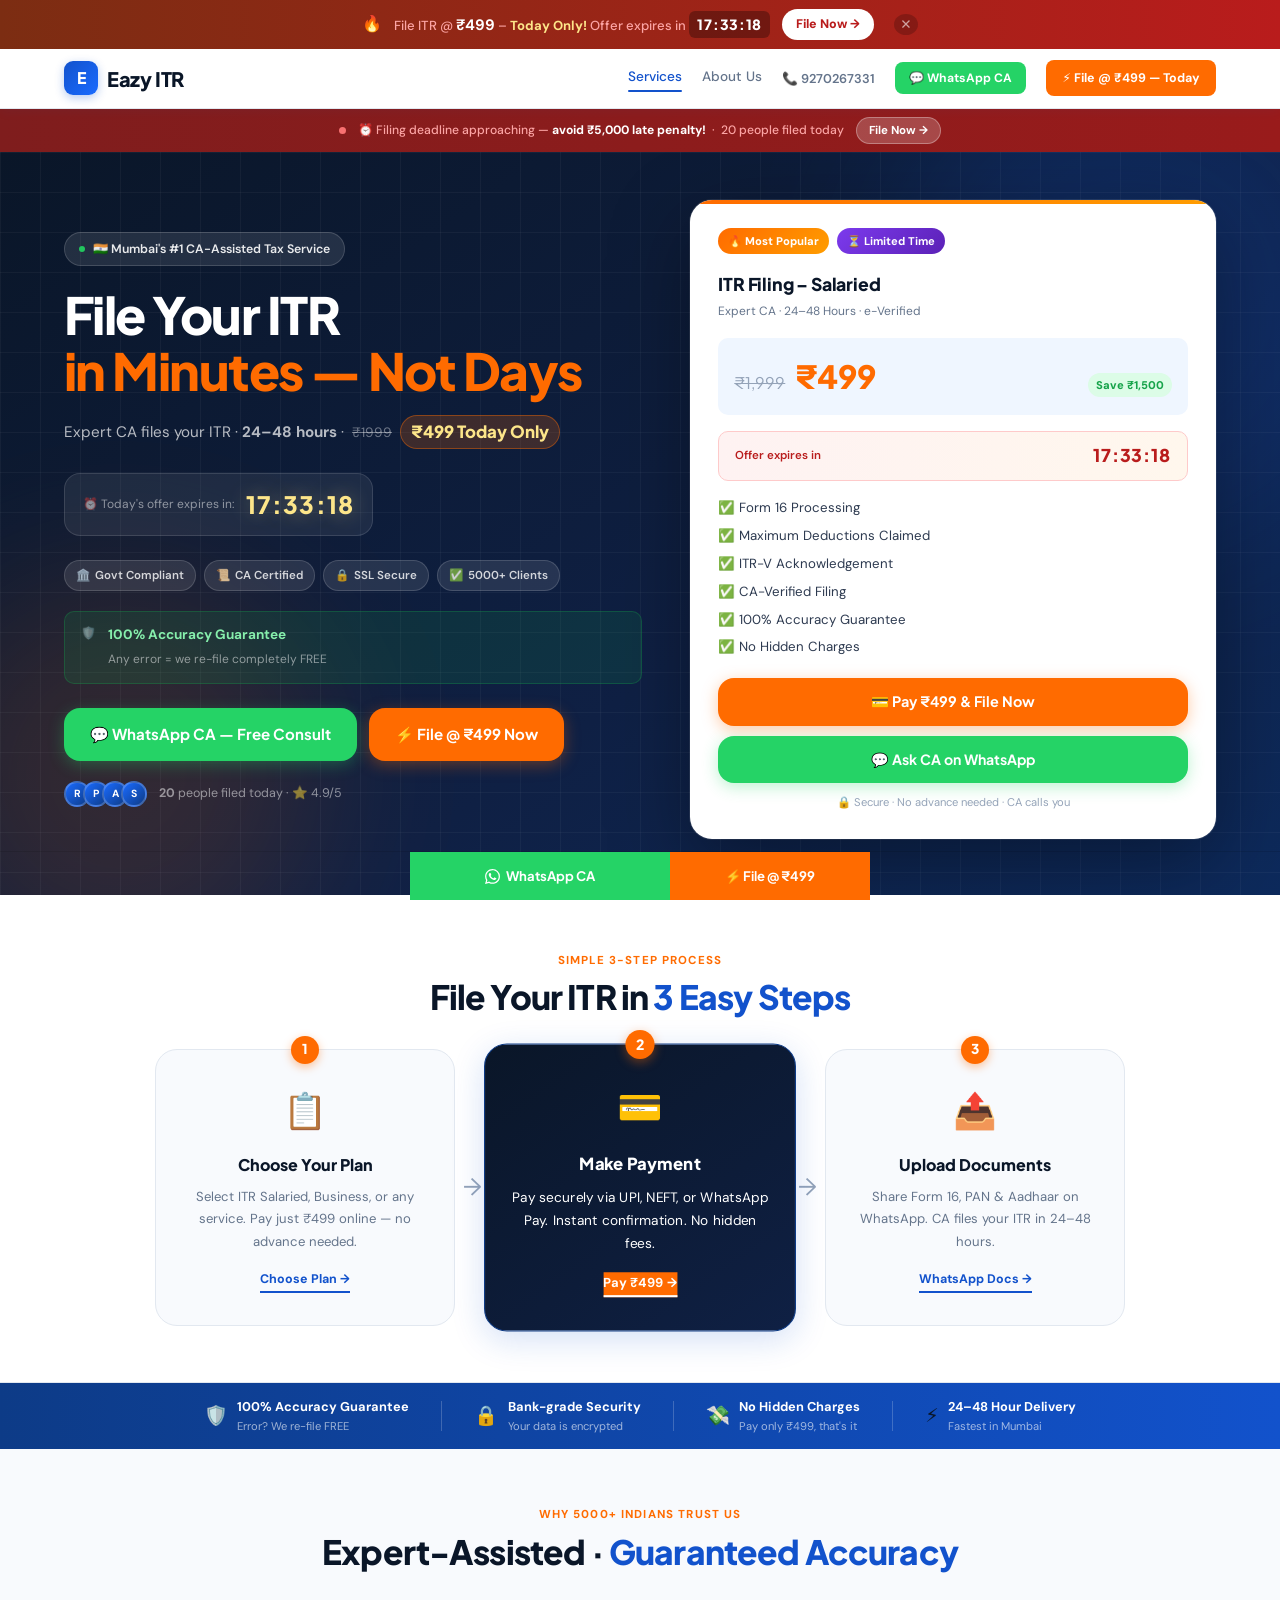
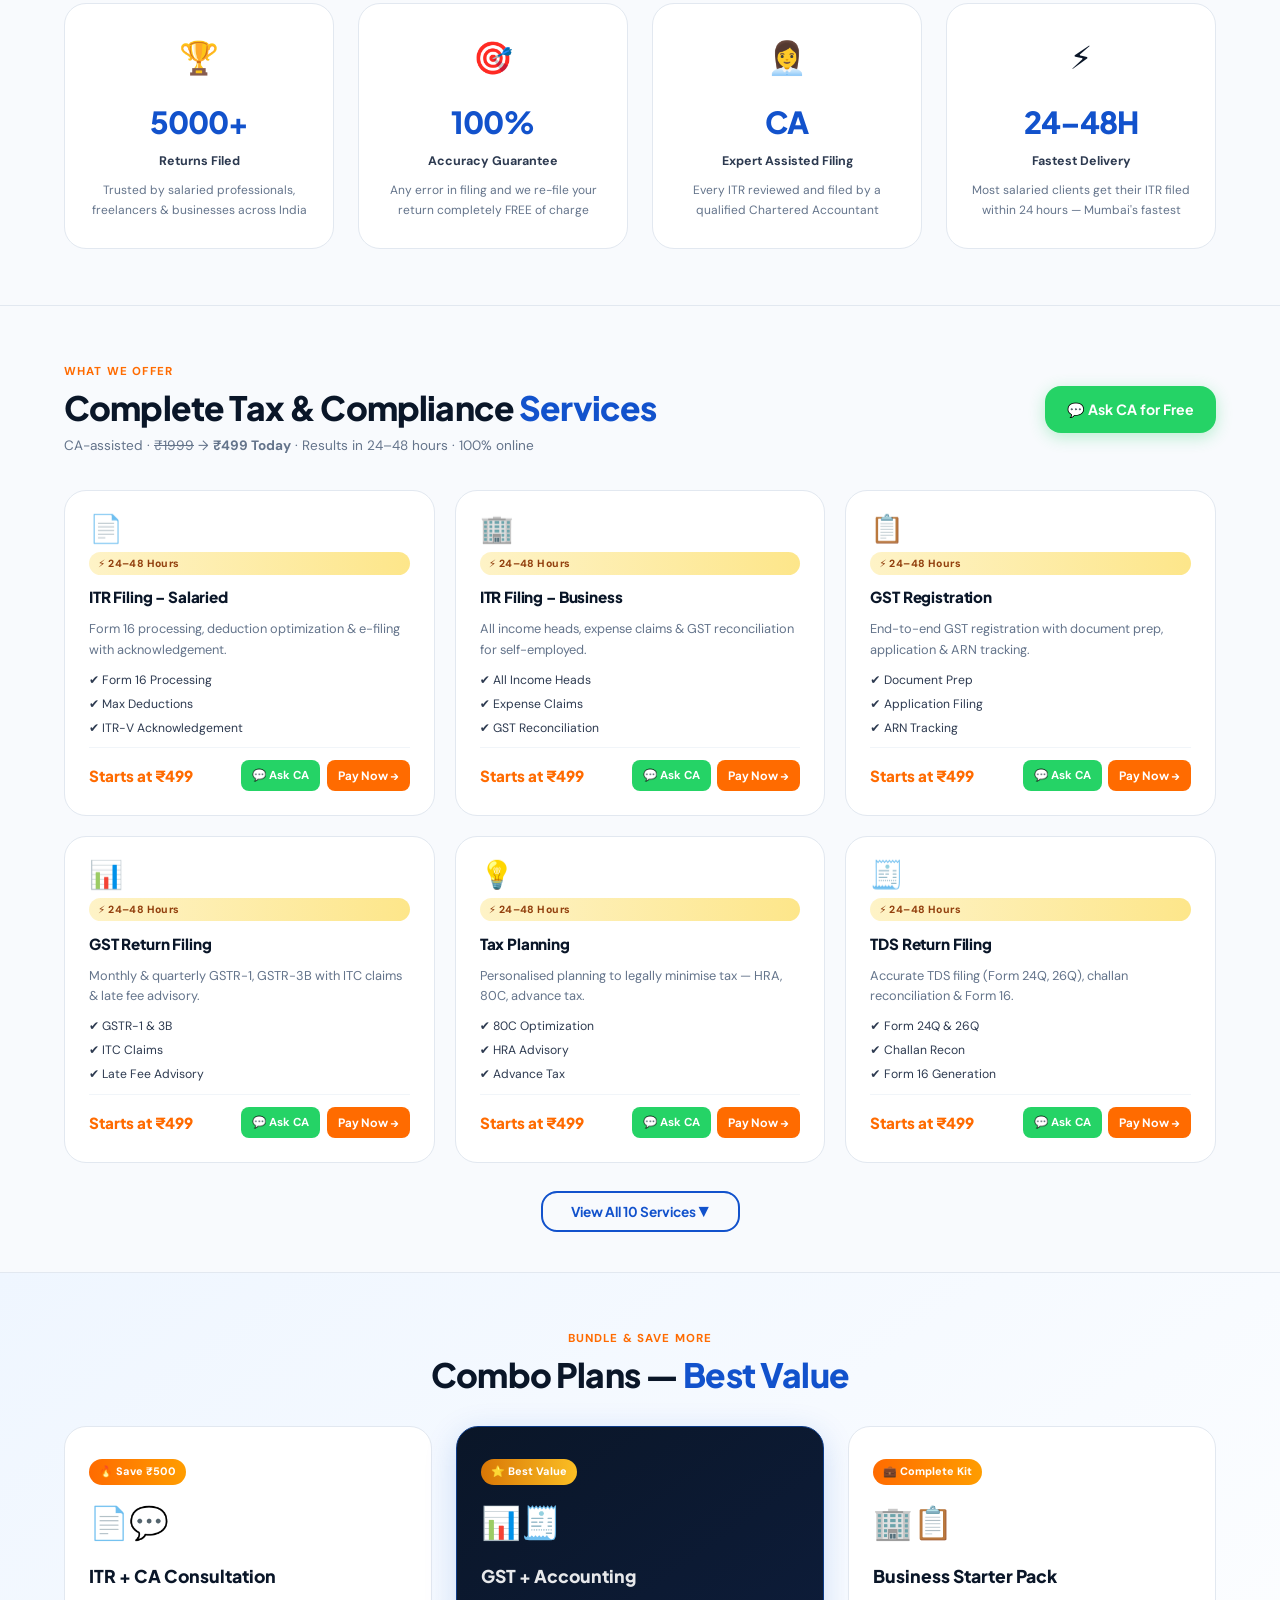
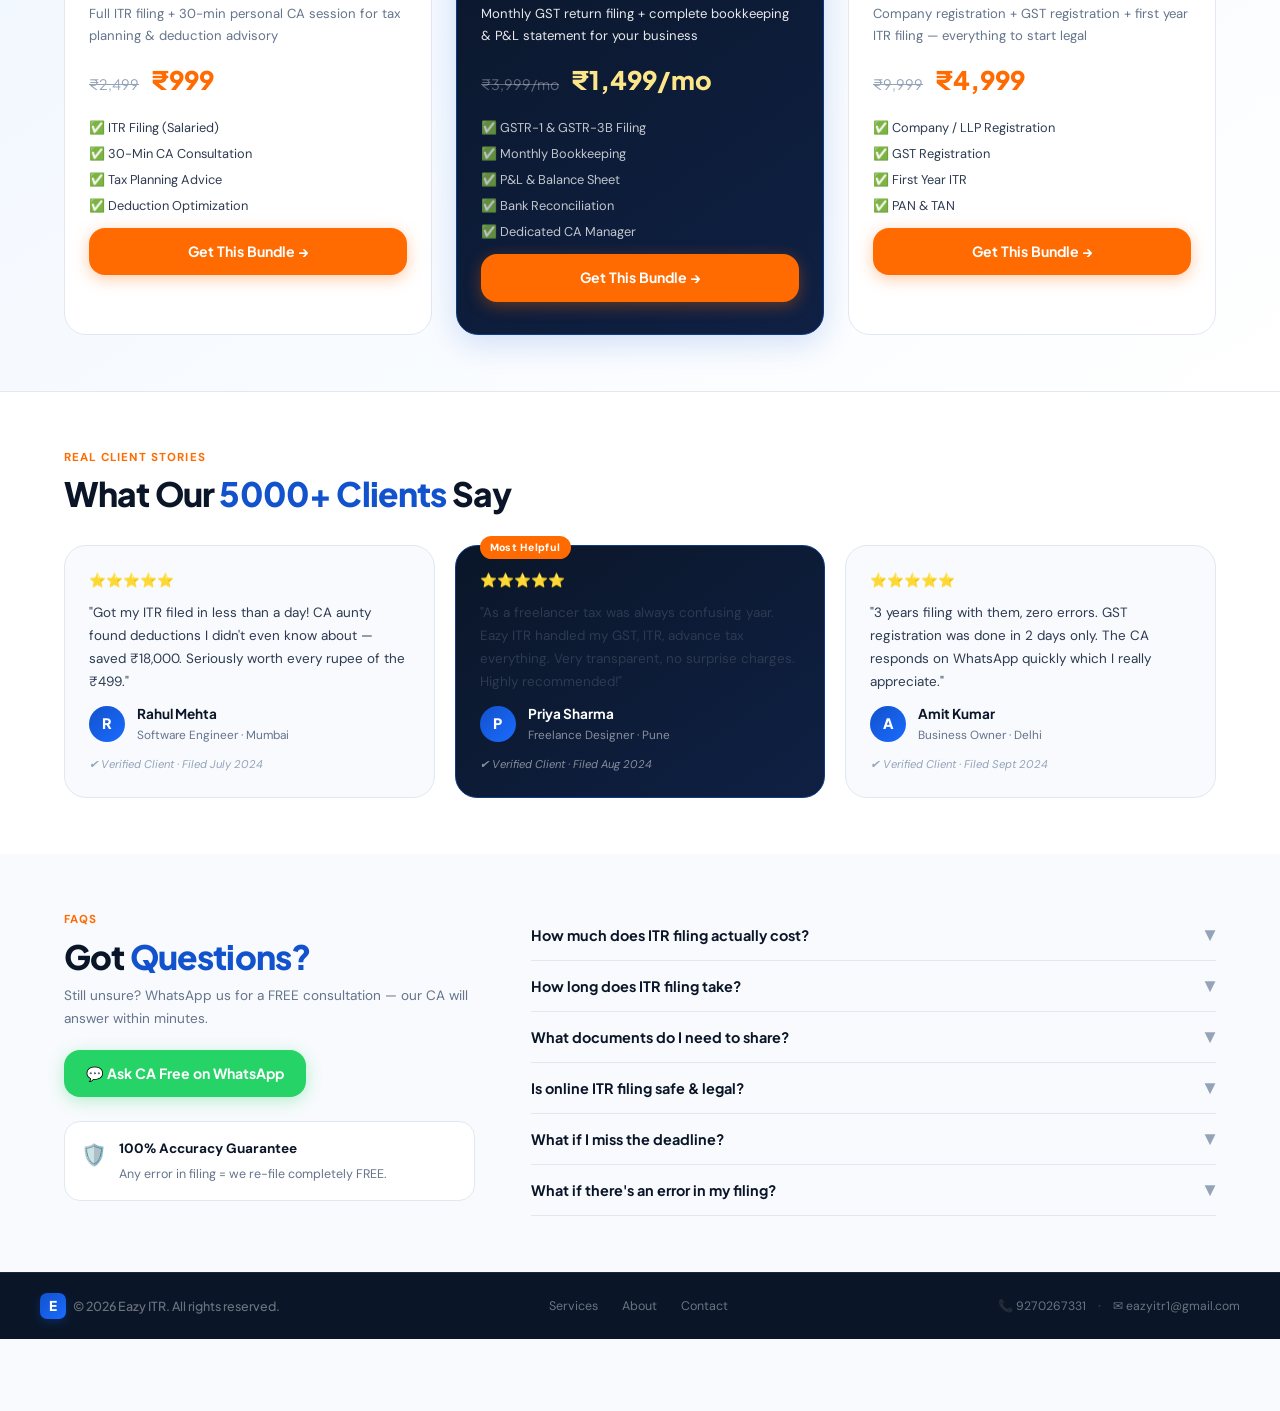
==== commit 8bb32659: "Add files via upload" ====
--- a/index.html
+++ b/index.html
@@ -3,19 +3,19 @@
 <head>
   <meta charset="UTF-8" />
   <meta name="viewport" content="width=device-width, initial-scale=1.0" />
-  <title>ITR Filing Online ₹999 | CA Assisted Tax Filing India | Eazy ITR</title>
-  <meta name="description" content="File your Income Tax Return online for just ₹999. Expert CA-assisted ITR filing, GST registration, TDS returns & tax planning. 5000+ satisfied clients across Mumbai & India. Fast, secure & 100% online." />
-  <meta name="keywords" content="ITR filing India, ITR filing Mumbai, income tax return online, CA assisted ITR, GST registration India, TDS return filing, tax filing ₹999, online tax service India, tax consultants Mumbai" />
+  <title>File ITR @ ₹499 Today Only | CA Assisted Tax Filing India | Eazy ITR</title>
+  <meta name="description" content="File your Income Tax Return online for just ₹499 today only. Expert CA-assisted ITR filing, GST registration, TDS returns & tax planning. 5000+ satisfied clients across Mumbai & India. Fast, secure & 100% online." />
+  <meta name="keywords" content="ITR filing India, ITR filing Mumbai, income tax return online, CA assisted ITR, GST registration India, TDS return filing, tax filing ₹499, online tax service India, tax consultants Mumbai" />
   <meta name="robots" content="index, follow" />
-  <meta property="og:title" content="ITR Filing Online ₹999 | Eazy ITR India" />
-  <meta property="og:description" content="Expert CA-assisted ITR filing starting at ₹999. Fast, secure & 100% online. 5000+ clients served across Mumbai & India." />
+  <meta property="og:title" content="File ITR @ ₹499 Today Only | Eazy ITR India" />
+  <meta property="og:description" content="Expert CA-assisted ITR filing starting at ₹499 today only. Fast, secure & 100% online. 5000+ clients served across Mumbai & India." />
   <meta property="og:type" content="website" />
   <link rel="preconnect" href="https://fonts.googleapis.com" />
   <link rel="preconnect" href="https://fonts.gstatic.com" crossorigin />
   <link href="https://fonts.googleapis.com/css2?family=Plus+Jakarta+Sans:ital,wght@0,400;0,500;0,600;0,700;0,800;1,700&family=DM+Sans:wght@400;500;600&display=swap" rel="stylesheet" />
   <link rel="stylesheet" href="styles.css" />
-  <script type="application/ld+json">{"@context":"https://schema.org","@type":"ProfessionalService","name":"Eazy ITR","description":"CA-assisted ITR filing and tax compliance services across Mumbai and India","areaServed":"India","priceRange":"₹999","telephone":"+919270267331","email":"eazyitr1@gmail.com","url":"https://eazyitr.in","address":{"@type":"PostalAddress","addressLocality":"Mumbai","addressCountry":"IN"},"aggregateRating":{"@type":"AggregateRating","ratingValue":"4.9","reviewCount":"5000"}}</script>
-  <script type="application/ld+json">{"@context":"https://schema.org","@type":"FAQPage","mainEntity":[{"@type":"Question","name":"How much does ITR filing cost?","acceptedAnswer":{"@type":"Answer","text":"Our ITR filing starts at just ₹999 for salaried individuals, CA-assisted with full acknowledgement."}},{"@type":"Question","name":"How long does ITR filing take?","acceptedAnswer":{"@type":"Answer","text":"We complete ITR filing within 24–48 hours of receiving all required documents."}},{"@type":"Question","name":"Is online ITR filing safe?","acceptedAnswer":{"@type":"Answer","text":"Yes, 100%. We use bank-grade encryption and are fully compliant with Income Tax Department guidelines."}}]}</script>
+  <script type="application/ld+json">{"@context":"https://schema.org","@type":"ProfessionalService","name":"Eazy ITR","description":"CA-assisted ITR filing and tax compliance services across Mumbai and India","areaServed":"India","priceRange":"₹499","telephone":"+919270267331","email":"eazyitr1@gmail.com","url":"https://eazyitr.in","address":{"@type":"PostalAddress","addressLocality":"Mumbai","addressCountry":"IN"},"aggregateRating":{"@type":"AggregateRating","ratingValue":"4.9","reviewCount":"5000"}}</script>
+  <script type="application/ld+json">{"@context":"https://schema.org","@type":"FAQPage","mainEntity":[{"@type":"Question","name":"How much does ITR filing cost?","acceptedAnswer":{"@type":"Answer","text":"Our ITR filing starts at just ₹499 today only (limited offer), CA-assisted with full acknowledgement."}},{"@type":"Question","name":"How long does ITR filing take?","acceptedAnswer":{"@type":"Answer","text":"We complete ITR filing within 24–48 hours of receiving all required documents."}},{"@type":"Question","name":"Is online ITR filing safe?","acceptedAnswer":{"@type":"Answer","text":"Yes, 100%. We use bank-grade encryption and are fully compliant with Income Tax Department guidelines."}}]}</script>
 </head>
 <body class="page-home">
 
@@ -25,19 +25,29 @@
   phone: "9270267331",
   email: "eazyitr1@gmail.com",
   services: [
-    { icon: "📄", title: "ITR Filing – Salaried", desc: "Form 16 processing, deduction optimization & e-filing with acknowledgement.", price: "₹999", benefits: ["Form 16 Processing", "Max Deductions", "ITR-V Acknowledgement"] },
-    { icon: "🏢", title: "ITR Filing – Business", desc: "All income heads, expense claims & GST reconciliation for self-employed.", price: "₹999", benefits: ["All Income Heads", "Expense Claims", "GST Reconciliation"] },
-    { icon: "📋", title: "GST Registration", desc: "End-to-end GST registration with document prep, application & ARN tracking.", price: "₹999", benefits: ["Document Prep", "Application Filing", "ARN Tracking"] },
-    { icon: "📊", title: "GST Return Filing", desc: "Monthly & quarterly GSTR-1, GSTR-3B with ITC claims & late fee advisory.", price: "₹999", benefits: ["GSTR-1 & 3B", "ITC Claims", "Late Fee Advisory"] },
-    { icon: "💡", title: "Tax Planning", desc: "Personalised planning to legally minimise tax — HRA, 80C, advance tax.", price: "₹999", benefits: ["80C Optimization", "HRA Advisory", "Advance Tax"] },
-    { icon: "🧾", title: "TDS Return Filing", desc: "Accurate TDS filing (Form 24Q, 26Q), challan reconciliation & Form 16.", price: "₹999", benefits: ["Form 24Q & 26Q", "Challan Recon", "Form 16 Generation"] },
-    { icon: "🏛️", title: "Company Incorporation", desc: "Register Pvt Ltd, LLP or OPC with DIN, DSC, MCA filing & certificate.", price: "₹999", benefits: ["DIN & DSC", "MCA Filing", "Incorporation Cert"] },
-    { icon: "📒", title: "Accounting & Bookkeeping", desc: "Monthly bookkeeping, bank reconciliation & P&L / balance sheet.", price: "₹999", benefits: ["Monthly Books", "Bank Recon", "P&L & Balance Sheet"] },
-    { icon: "⚖️", title: "Notice Reply", desc: "Expert drafting of IT or GST notice replies & scrutiny support.", price: "₹999", benefits: ["Notice Drafting", "Scrutiny Support", "Penalty Advisory"] },
-    { icon: "🪪", title: "PAN / TAN Application", desc: "Quick PAN & TAN application for individuals & businesses.", price: "₹999", benefits: ["PAN & TAN", "Doc Verification", "Online Tracking"] }
+    { icon: "📄", title: "ITR Filing – Salaried", desc: "Form 16 processing, deduction optimization & e-filing with acknowledgement.", price: "Starts at ₹499", benefits: ["Form 16 Processing", "Max Deductions", "ITR-V Acknowledgement"] },
+    { icon: "🏢", title: "ITR Filing – Business", desc: "All income heads, expense claims & GST reconciliation for self-employed.", price: "Starts at ₹499", benefits: ["All Income Heads", "Expense Claims", "GST Reconciliation"] },
+    { icon: "📋", title: "GST Registration", desc: "End-to-end GST registration with document prep, application & ARN tracking.", price: "Starts at ₹499", benefits: ["Document Prep", "Application Filing", "ARN Tracking"] },
+    { icon: "📊", title: "GST Return Filing", desc: "Monthly & quarterly GSTR-1, GSTR-3B with ITC claims & late fee advisory.", price: "Starts at ₹499", benefits: ["GSTR-1 & 3B", "ITC Claims", "Late Fee Advisory"] },
+    { icon: "💡", title: "Tax Planning", desc: "Personalised planning to legally minimise tax — HRA, 80C, advance tax.", price: "Starts at ₹499", benefits: ["80C Optimization", "HRA Advisory", "Advance Tax"] },
+    { icon: "🧾", title: "TDS Return Filing", desc: "Accurate TDS filing (Form 24Q, 26Q), challan reconciliation & Form 16.", price: "Starts at ₹499", benefits: ["Form 24Q & 26Q", "Challan Recon", "Form 16 Generation"] },
+    { icon: "🏛️", title: "Company Incorporation", desc: "Register Pvt Ltd, LLP or OPC with DIN, DSC, MCA filing & certificate.", price: "Starts at ₹499", benefits: ["DIN & DSC", "MCA Filing", "Incorporation Cert"] },
+    { icon: "📒", title: "Accounting & Bookkeeping", desc: "Monthly bookkeeping, bank reconciliation & P&L / balance sheet.", price: "Starts at ₹499", benefits: ["Monthly Books", "Bank Recon", "P&L & Balance Sheet"] },
+    { icon: "⚖️", title: "Notice Reply", desc: "Expert drafting of IT or GST notice replies & scrutiny support.", price: "Starts at ₹499", benefits: ["Notice Drafting", "Scrutiny Support", "Penalty Advisory"] },
+    { icon: "🪪", title: "PAN / TAN Application", desc: "Quick PAN & TAN application for individuals & businesses.", price: "Starts at ₹499", benefits: ["PAN & TAN", "Doc Verification", "Online Tracking"] }
   ]
 };
 </script>
+
+<!-- ═══ STICKY OFFER BANNER ═══ -->
+<div class="offer-banner" id="offerBanner">
+  <div class="ob-inner">
+    <span class="ob-fire">🔥</span>
+    <span class="ob-text">File ITR @ <strong>₹499</strong> – <em>Today Only!</em> Offer expires in <span class="ob-countdown" id="bannerCountdown">--:--:--</span></span>
+    <a href="about.html#contact" class="ob-cta">File Now →</a>
+    <button class="ob-close" id="obClose" aria-label="Close">✕</button>
+  </div>
+</div>
 
 <!-- MOBILE NAV -->
 <div class="mobile-nav-overlay" id="mobileNavOverlay">
@@ -51,7 +61,7 @@
     <div class="mnav-div"></div>
     <a href="https://wa.me/919270267331" class="mnav-link green">💬 WhatsApp Us</a>
     <a href="tel:9270267331" class="mnav-link green">📞 Call Now</a>
-    <a href="about.html#contact" class="mnav-cta">⚡ File ITR Now @ ₹999</a>
+    <a href="about.html#contact" class="mnav-cta">⚡ File ITR @ ₹499 — Today Only</a>
   </div>
 </div>
 
@@ -66,13 +76,21 @@
       <a href="index.html" class="nav-link active">Services</a>
       <a href="about.html" class="nav-link">About Us</a>
       <a href="tel:9270267331" class="nav-phone">📞 9270267331</a>
-      <a href="about.html#contact" class="nav-cta pulse-btn">⚡ File ITR — ₹999</a>
+      <a href="https://wa.me/919270267331" class="nav-wa-btn">💬 WhatsApp CA</a>
+      <a href="about.html#contact" class="nav-cta pulse-btn">⚡ File @ ₹499 — Today</a>
     </nav>
     <button class="hamburger" id="hamburger" aria-label="Open menu" aria-expanded="false">
       <span></span><span></span><span></span>
     </button>
   </div>
 </header>
+
+<!-- URGENCY TOPBAR -->
+<div class="urgency-topbar">
+  <span class="ut-dot"></span>
+  <span id="urgencyTopText">⏰ Filing deadline approaching — <strong>avoid ₹5,000 late penalty!</strong> &nbsp;·&nbsp; <span id="filedTodayTop"></span> people filed today</span>
+  <a href="about.html#contact" class="ut-cta">File Now →</a>
+</div>
 
 <!-- ═══ HERO ═══ -->
 <section class="hero-section">
@@ -83,67 +101,159 @@
   </div>
   <div class="hero-inner">
     <div class="hero-left">
-      <div class="hero-badge"><span class="live-dot"></span>🇮🇳 Mumbai's #1 Online Tax Filing Service</div>
-      <h1 class="hero-h1">File Your ITR<br/><em>Starting at ₹999</em></h1>
-      <p class="hero-sub">CA-verified · 100% online · Done in <strong>24–48 hours</strong></p>
-      <ul class="hero-bullets">
-        <li><span>✅</span> Expert CA-backed filing — salaried &amp; business</li>
-        <li><span>✅</span> Maximum deductions claimed automatically</li>
-        <li><span>✅</span> ITR-V acknowledgement delivered to your inbox</li>
-        <li><span>✅</span> No hidden charges · Govt compliant · 100% secure</li>
-      </ul>
-      <div class="hero-urgency">
-        <span class="urg-icon">⏰</span>
-        <span>Deadline approaching — <strong>avoid ₹5,000 penalty, file now!</strong></span>
-      </div>
+      <div class="hero-badge"><span class="live-dot"></span>🇮🇳 Mumbai's #1 CA-Assisted Tax Service</div>
+      <h1 class="hero-h1">File Your ITR<br/><em>in Minutes — Not Days</em></h1>
+      <p class="hero-sub">Expert CA files your ITR · <strong>24–48 hours</strong> · <span class="price-anchor"><s>₹1999</s> <strong class="price-now">₹499 Today Only</strong></span></p>
+
+      <!-- Countdown in hero -->
+      <div class="hero-countdown-wrap">
+        <span class="hcd-label">⏰ Today's offer expires in:</span>
+        <div class="hero-countdown" id="heroCountdown">--:--:--</div>
+      </div>
+
+      <!-- Trust badges -->
+      <div class="trust-badges-row">
+        <div class="trust-badge"><span>🏛️</span> Govt Compliant</div>
+        <div class="trust-badge"><span>📜</span> CA Certified</div>
+        <div class="trust-badge"><span>🔒</span> SSL Secure</div>
+        <div class="trust-badge"><span>✅</span> 5000+ Clients</div>
+      </div>
+
+      <!-- Guarantee ribbon -->
+      <div class="guarantee-strip">
+        <span class="gs-icon">🛡️</span>
+        <div>
+          <strong>100% Accuracy Guarantee</strong>
+          <span>Any error = we re-file completely FREE</span>
+        </div>
+      </div>
+
       <div class="hero-ctas">
-        <a href="about.html#contact" class="btn-primary btn-lg pulse-btn">⚡ File ITR Now @ ₹999</a>
-        <a href="https://wa.me/919270267331" class="btn-wa btn-lg">
-          <svg width="17" height="17" viewBox="0 0 24 24" fill="currentColor"><path d="M17.472 14.382c-.297-.149-1.758-.867-2.03-.967-.273-.099-.471-.148-.67.15-.197.297-.767.966-.94 1.164-.173.199-.347.223-.644.075-.297-.15-1.255-.463-2.39-1.475-.883-.788-1.48-1.761-1.653-2.059-.173-.297-.018-.458.13-.606.134-.133.298-.347.446-.52.149-.174.198-.298.298-.497.099-.198.05-.371-.025-.52-.075-.149-.669-1.612-.916-2.207-.242-.579-.487-.5-.669-.51-.173-.008-.371-.01-.57-.01-.198 0-.52.074-.792.372-.272.297-1.04 1.016-1.04 2.479 0 1.462 1.065 2.875 1.213 3.074.149.198 2.096 3.2 5.077 4.487.709.306 1.262.489 1.694.625.712.227 1.36.195 1.871.118.571-.085 1.758-.719 2.006-1.413.248-.694.248-1.289.173-1.413-.074-.124-.272-.198-.57-.347m-5.421 7.403h-.004a9.87 9.87 0 01-5.031-1.378l-.361-.214-3.741.982.998-3.648-.235-.374a9.86 9.86 0 01-1.51-5.26c.001-5.45 4.436-9.884 9.888-9.884 2.64 0 5.122 1.03 6.988 2.898a9.825 9.825 0 012.893 6.994c-.003 5.45-4.437 9.884-9.885 9.884m8.413-18.297A11.815 11.815 0 0012.05 0C5.495 0 .16 5.335.157 11.892c0 2.096.547 4.142 1.588 5.945L.057 24l6.305-1.654a11.882 11.882 0 005.683 1.448h.005c6.554 0 11.89-5.335 11.893-11.893a11.821 11.821 0 00-3.48-8.413z"/></svg>
-          Talk to CA
-        </a>
-      </div>
-      <div class="hero-trust">
-        <span>⭐ 4.9/5</span><span class="tdot"></span>
-        <span>👥 5000+ Clients</span><span class="tdot"></span>
-        <span>🔒 Secure</span><span class="tdot"></span>
-        <span>✅ CA Verified</span>
-      </div>
-    </div>
-
-    <div class="hero-card">
-      <div class="hcard-live"><span class="live-dot"></span><span>Live Stats</span></div>
-      <div class="hcard-stat">
-        <span class="hnum" data-target="5000">0</span><span class="hnum-suf">+</span>
-        <span class="hlabel">Happy Clients</span>
-      </div>
-      <div class="hcard-sep"></div>
-      <div class="hcard-stat">
-        <span class="hbig">₹50Cr+</span>
-        <span class="hlabel">Tax Savings Delivered</span>
-      </div>
-      <div class="hcard-sep"></div>
-      <div class="hcard-stat">
-        <span class="hbig">4.9 ⭐</span>
-        <span class="hlabel">Average Rating</span>
-      </div>
-      <div class="hcard-foot">
-        <div class="havs"><div class="hav">R</div><div class="hav">P</div><div class="hav">A</div><div class="hav">S</div></div>
-        <span>23 people filed today</span>
-      </div>
-      <a href="about.html#contact" class="hcard-btn">⚡ File Now @ ₹999 →</a>
+        <a href="https://wa.me/919270267331?text=Hi%2C%20I%20want%20to%20file%20my%20ITR%20at%20%E2%82%B9499.%20Please%20help." class="btn-wa btn-lg">💬 WhatsApp CA — Free Consult</a>
+        <a href="about.html#contact" class="btn-primary btn-lg pulse-btn">⚡ File @ ₹499 Now</a>
+      </div>
+
+      <div class="hero-social-proof">
+        <div class="hsp-avatars">
+          <div class="hsp-av">R</div><div class="hsp-av">P</div><div class="hsp-av">A</div><div class="hsp-av">S</div>
+        </div>
+        <span><strong id="filedTodayCard">32</strong> people filed today · ⭐ 4.9/5</span>
+      </div>
+    </div>
+
+    <div class="hero-right">
+      <!-- PRICING CARD -->
+      <div class="hero-card pricing-card">
+        <div class="pc-badge-wrap">
+          <span class="pc-badge-pop">🔥 Most Popular</span>
+          <span class="pc-badge-ltd">⏳ Limited Time</span>
+        </div>
+        <div class="pc-head">
+          <h3>ITR Filing – Salaried</h3>
+          <p>Expert CA · 24–48 Hours · e-Verified</p>
+        </div>
+        <div class="pc-price-row">
+          <span class="pc-original">₹1,999</span>
+          <span class="pc-current">₹499</span>
+          <span class="pc-save">Save ₹1,500</span>
+        </div>
+        <div class="pc-countdown-wrap">
+          <span class="pc-cd-label">Offer expires in</span>
+          <div class="pc-countdown" id="pricingCountdown">--:--:--</div>
+        </div>
+        <ul class="pc-features">
+          <li>✅ Form 16 Processing</li>
+          <li>✅ Maximum Deductions Claimed</li>
+          <li>✅ ITR-V Acknowledgement</li>
+          <li>✅ CA-Verified Filing</li>
+          <li>✅ 100% Accuracy Guarantee</li>
+          <li>✅ No Hidden Charges</li>
+        </ul>
+        <a href="about.html#contact" class="btn-primary btn-full pc-cta pulse-btn">💳 Pay ₹499 & File Now</a>
+        <a href="https://wa.me/919270267331?text=Hi%2C%20I%20want%20to%20file%20ITR%20at%20%E2%82%B9499." class="btn-wa btn-full" style="margin-top:.6rem;">💬 Ask CA on WhatsApp</a>
+        <p class="pc-note">🔒 Secure · No advance needed · CA calls you</p>
+      </div>
     </div>
   </div>
 </section>
 
-<!-- HOW IT WORKS — compact inline -->
-<section class="how-bar">
-  <div class="how-inner">
-    <div class="how-step"><div class="how-num">1</div><div><strong>Share Details</strong><span>Form 16, PAN, Aadhaar</span></div></div>
-    <div class="how-arrow">→</div>
-    <div class="how-step"><div class="how-num">2</div><div><strong>CA Files ITR</strong><span>Optimizes your deductions</span></div></div>
-    <div class="how-arrow">→</div>
-    <div class="how-step"><div class="how-num">3</div><div><strong>Get ITR-V</strong><span>Delivered in 24–48 hrs</span></div></div>
+<!-- HOW IT WORKS — 3 STEP BOOKING FLOW -->
+<div class="how-section" id="howItWorks">
+  <div class="section-inner">
+    <p class="eyebrow" style="text-align:center">Simple 3-Step Process</p>
+    <h2 class="section-title" style="text-align:center;margin-bottom:2rem">File Your ITR in <em>3 Easy Steps</em></h2>
+    <div class="steps-wrap">
+      <div class="step-card">
+        <div class="step-num">1</div>
+        <div class="step-icon">📋</div>
+        <h3>Choose Your Plan</h3>
+        <p>Select ITR Salaried, Business, or any service. Pay just ₹499 online — no advance needed.</p>
+        <a href="about.html#contact" class="step-cta">Choose Plan →</a>
+      </div>
+      <div class="step-arrow">→</div>
+      <div class="step-card step-card-feat">
+        <div class="step-num">2</div>
+        <div class="step-icon">💳</div>
+        <h3>Make Payment</h3>
+        <p>Pay securely via UPI, NEFT, or WhatsApp Pay. Instant confirmation. No hidden fees.</p>
+        <a href="about.html#contact" class="step-cta">Pay ₹499 →</a>
+      </div>
+      <div class="step-arrow">→</div>
+      <div class="step-card">
+        <div class="step-num">3</div>
+        <div class="step-icon">📤</div>
+        <h3>Upload Documents</h3>
+        <p>Share Form 16, PAN & Aadhaar on WhatsApp. CA files your ITR in 24–48 hours.</p>
+        <a href="https://wa.me/919270267331" class="step-cta">WhatsApp Docs →</a>
+      </div>
+    </div>
+  </div>
+</div>
+
+<!-- RISK REVERSAL BANNER -->
+<div class="risk-banner">
+  <div class="risk-inner">
+    <div class="risk-item"><span>🛡️</span><div><strong>100% Accuracy Guarantee</strong><span>Error? We re-file FREE</span></div></div>
+    <div class="risk-sep"></div>
+    <div class="risk-item"><span>🔒</span><div><strong>Bank-grade Security</strong><span>Your data is encrypted</span></div></div>
+    <div class="risk-sep"></div>
+    <div class="risk-item"><span>💸</span><div><strong>No Hidden Charges</strong><span>Pay only ₹499, that's it</span></div></div>
+    <div class="risk-sep"></div>
+    <div class="risk-item"><span>⚡</span><div><strong>24–48 Hour Delivery</strong><span>Fastest in Mumbai</span></div></div>
+  </div>
+</div>
+
+<!-- TRUST AUTHORITY SECTION -->
+<section class="trust-section">
+  <div class="section-inner">
+    <p class="eyebrow" style="text-align:center">Why 5000+ Indians Trust Us</p>
+    <h2 class="section-title" style="text-align:center;margin-bottom:2rem">Expert-Assisted · <em>Guaranteed Accuracy</em></h2>
+    <div class="trust-grid">
+      <div class="trust-item fade-in">
+        <div class="ti-icon">🏆</div>
+        <div class="ti-stat">5000+</div>
+        <div class="ti-label">Returns Filed</div>
+        <p class="ti-desc">Trusted by salaried professionals, freelancers & businesses across India</p>
+      </div>
+      <div class="trust-item fade-in">
+        <div class="ti-icon">🎯</div>
+        <div class="ti-stat">100%</div>
+        <div class="ti-label">Accuracy Guarantee</div>
+        <p class="ti-desc">Any error in filing and we re-file your return completely FREE of charge</p>
+      </div>
+      <div class="trust-item fade-in">
+        <div class="ti-icon">👩‍💼</div>
+        <div class="ti-stat">CA</div>
+        <div class="ti-label">Expert Assisted Filing</div>
+        <p class="ti-desc">Every ITR reviewed and filed by a qualified Chartered Accountant</p>
+      </div>
+      <div class="trust-item fade-in">
+        <div class="ti-icon">⚡</div>
+        <div class="ti-stat">24–48H</div>
+        <div class="ti-label">Fastest Delivery</div>
+        <p class="ti-desc">Most salaried clients get their ITR filed within 24 hours — Mumbai's fastest</p>
+      </div>
+    </div>
   </div>
 </section>
 
@@ -154,9 +264,9 @@
       <div>
         <p class="eyebrow">What We Offer</p>
         <h2 class="section-title">Complete Tax &amp; Compliance <em>Services</em></h2>
-        <p class="section-sub">All services at ₹999 — CA-assisted, fully online, results in 24–48 hours</p>
-      </div>
-      <a href="about.html#contact" class="btn-primary btn-head-cta">⚡ Get Started</a>
+        <p class="section-sub">CA-assisted · <s>₹1999</s> → <strong>₹499 Today</strong> · Results in 24–48 hours · 100% online</p>
+      </div>
+      <a href="https://wa.me/919270267331?text=Hi%2C%20I%20want%20to%20know%20more%20about%20your%20services." class="btn-wa btn-head-cta">💬 Ask CA for Free</a>
     </div>
     <div class="services-grid" id="servicesGrid" role="list"></div>
     <div class="services-extra-wrap" id="servicesExtra" style="display:none">
@@ -168,27 +278,92 @@
   </div>
 </main>
 
+<!-- BUNDLE OFFERS -->
+<section class="bundle-section" id="bundles">
+  <div class="section-inner">
+    <p class="eyebrow" style="text-align:center">Bundle & Save More</p>
+    <h2 class="section-title" style="text-align:center;margin-bottom:2rem">Combo Plans — <em>Best Value</em></h2>
+    <div class="bundle-grid">
+      <div class="bundle-card fade-in">
+        <div class="bcard-badge">🔥 Save ₹500</div>
+        <div class="bcard-icon">📄💬</div>
+        <h3 class="bcard-title">ITR + CA Consultation</h3>
+        <p class="bcard-desc">Full ITR filing + 30-min personal CA session for tax planning & deduction advisory</p>
+        <div class="bcard-price-row">
+          <span class="bcard-orig">₹2,499</span>
+          <span class="bcard-now">₹999</span>
+        </div>
+        <ul class="bcard-features">
+          <li>✅ ITR Filing (Salaried)</li>
+          <li>✅ 30-Min CA Consultation</li>
+          <li>✅ Tax Planning Advice</li>
+          <li>✅ Deduction Optimization</li>
+        </ul>
+        <a href="about.html#contact" class="btn-primary btn-full">Get This Bundle →</a>
+      </div>
+      <div class="bundle-card bundle-card-feat fade-in">
+        <div class="bcard-badge bcard-badge-gold">⭐ Best Value</div>
+        <div class="bcard-icon">📊🧾</div>
+        <h3 class="bcard-title">GST + Accounting</h3>
+        <p class="bcard-desc">Monthly GST return filing + complete bookkeeping & P&L statement for your business</p>
+        <div class="bcard-price-row">
+          <span class="bcard-orig">₹3,999/mo</span>
+          <span class="bcard-now">₹1,499/mo</span>
+        </div>
+        <ul class="bcard-features">
+          <li>✅ GSTR-1 & GSTR-3B Filing</li>
+          <li>✅ Monthly Bookkeeping</li>
+          <li>✅ P&L & Balance Sheet</li>
+          <li>✅ Bank Reconciliation</li>
+          <li>✅ Dedicated CA Manager</li>
+        </ul>
+        <a href="about.html#contact" class="btn-primary btn-full pulse-btn">Get This Bundle →</a>
+      </div>
+      <div class="bundle-card fade-in">
+        <div class="bcard-badge">💼 Complete Kit</div>
+        <div class="bcard-icon">🏢📋</div>
+        <h3 class="bcard-title">Business Starter Pack</h3>
+        <p class="bcard-desc">Company registration + GST registration + first year ITR filing — everything to start legal</p>
+        <div class="bcard-price-row">
+          <span class="bcard-orig">₹9,999</span>
+          <span class="bcard-now">₹4,999</span>
+        </div>
+        <ul class="bcard-features">
+          <li>✅ Company / LLP Registration</li>
+          <li>✅ GST Registration</li>
+          <li>✅ First Year ITR</li>
+          <li>✅ PAN & TAN</li>
+        </ul>
+        <a href="about.html#contact" class="btn-primary btn-full">Get This Bundle →</a>
+      </div>
+    </div>
+  </div>
+</section>
+
 <!-- TESTIMONIALS -->
 <section class="testi-section">
   <div class="section-inner">
-    <p class="eyebrow">Client Love</p>
-    <h2 class="section-title">Trusted by <em>5000+ Indians</em></h2>
+    <p class="eyebrow">Real Client Stories</p>
+    <h2 class="section-title">What Our <em>5000+ Clients</em> Say</h2>
     <div class="tgrid">
       <div class="tcard">
         <div class="tstars">⭐⭐⭐⭐⭐</div>
-        <p>"Got my ITR filed in under 24 hours! The CA explained every deduction. Saved ₹18,000 I didn't even know about."</p>
+        <p>"Got my ITR filed in less than a day! CA aunty found deductions I didn't even know about — saved ₹18,000. Seriously worth every rupee of the ₹499."</p>
         <div class="tauthor"><div class="tav">R</div><div><strong>Rahul Mehta</strong><span>Software Engineer · Mumbai</span></div></div>
+        <div class="t-verified">✔ Verified Client · Filed July 2024</div>
       </div>
       <div class="tcard tcard-feat">
         <div class="tbadge">Most Helpful</div>
         <div class="tstars">⭐⭐⭐⭐⭐</div>
-        <p>"As a freelancer, tax season was always stressful. Eazy ITR handled GST, ITR, advance tax — all at ₹999. Brilliant!"</p>
+        <p>"As a freelancer tax was always confusing yaar. Eazy ITR handled my GST, ITR, advance tax everything. Very transparent, no surprise charges. Highly recommended!"</p>
         <div class="tauthor"><div class="tav">P</div><div><strong>Priya Sharma</strong><span>Freelance Designer · Pune</span></div></div>
+        <div class="t-verified">✔ Verified Client · Filed Aug 2024</div>
       </div>
       <div class="tcard">
         <div class="tstars">⭐⭐⭐⭐⭐</div>
-        <p>"CA-verified filing gives such peace of mind. No errors in 3 years. My GST registration was done in 2 days!"</p>
+        <p>"3 years filing with them, zero errors. GST registration was done in 2 days only. The CA responds on WhatsApp quickly which I really appreciate."</p>
         <div class="tauthor"><div class="tav">A</div><div><strong>Amit Kumar</strong><span>Business Owner · Delhi</span></div></div>
+        <div class="t-verified">✔ Verified Client · Filed Sept 2024</div>
       </div>
     </div>
   </div>
@@ -200,15 +375,23 @@
     <div class="faq-left">
       <p class="eyebrow">FAQs</p>
       <h2 class="section-title">Got <em>Questions?</em></h2>
-      <p class="faq-sub">Still unsure? WhatsApp us for a free consultation — no obligation.</p>
-      <a href="https://wa.me/919270267331" class="btn-primary" style="margin-top:1.25rem;display:inline-flex;">💬 WhatsApp Free</a>
+      <p class="faq-sub">Still unsure? WhatsApp us for a FREE consultation — our CA will answer within minutes.</p>
+      <a href="https://wa.me/919270267331?text=Hi%2C%20I%20have%20a%20tax%20question." class="btn-wa" style="margin-top:1.25rem;display:inline-flex;">💬 Ask CA Free on WhatsApp</a>
+      <div class="faq-guarantee">
+        <span>🛡️</span>
+        <div>
+          <strong>100% Accuracy Guarantee</strong>
+          <p>Any error in filing = we re-file completely FREE.</p>
+        </div>
+      </div>
     </div>
     <div class="faq-right">
-      <div class="faq-item"><button class="faq-q" aria-expanded="false">How much does ITR filing cost? <span class="farr">▼</span></button><div class="faq-a" hidden>Our ITR filing starts at ₹999 only — for salaried individuals. Business ITR, GST, and other services are also ₹999 with no hidden charges.</div></div>
-      <div class="faq-item"><button class="faq-q" aria-expanded="false">How long does ITR filing take? <span class="farr">▼</span></button><div class="faq-a" hidden>We complete your ITR filing within 24–48 hours of receiving all required documents.</div></div>
-      <div class="faq-item"><button class="faq-q" aria-expanded="false">What documents do I need? <span class="farr">▼</span></button><div class="faq-a" hidden>For salaried: Form 16, PAN card, Aadhaar & bank statement. Our CA will guide you on any additional documents.</div></div>
-      <div class="faq-item"><button class="faq-q" aria-expanded="false">Is online ITR filing safe & legal? <span class="farr">▼</span></button><div class="faq-a" hidden>Absolutely. We are 100% compliant with Income Tax Department guidelines. Your data is encrypted and never shared.</div></div>
-      <div class="faq-item"><button class="faq-q" aria-expanded="false">What if I miss the deadline? <span class="farr">▼</span></button><div class="faq-a" hidden>Late filing attracts a penalty of up to ₹5,000 under Section 234F. File immediately — we also handle late filings.</div></div>
+      <div class="faq-item"><button class="faq-q" aria-expanded="false">How much does ITR filing actually cost? <span class="farr">▼</span></button><div class="faq-a" hidden>Our ITR filing is ₹499 today only (limited time offer, regular price ₹1999). Price depends on complexity — business ITR, capital gains, or multiple income sources may be slightly higher. Our CA will give you an exact quote on WhatsApp before you pay — no surprises.</div></div>
+      <div class="faq-item"><button class="faq-q" aria-expanded="false">How long does ITR filing take? <span class="farr">▼</span></button><div class="faq-a" hidden>We complete your ITR filing within 24–48 hours of receiving all required documents. Most salaried clients are done in under 24 hours.</div></div>
+      <div class="faq-item"><button class="faq-q" aria-expanded="false">What documents do I need to share? <span class="farr">▼</span></button><div class="faq-a" hidden>For salaried: Form 16, PAN card, Aadhaar & bank statement. Our CA will guide you on any additional documents over WhatsApp — it takes 5 minutes.</div></div>
+      <div class="faq-item"><button class="faq-q" aria-expanded="false">Is online ITR filing safe &amp; legal? <span class="farr">▼</span></button><div class="faq-a" hidden>Absolutely. We are 100% compliant with Income Tax Department guidelines. Your data uses bank-grade encryption and is never shared with anyone.</div></div>
+      <div class="faq-item"><button class="faq-q" aria-expanded="false">What if I miss the deadline? <span class="farr">▼</span></button><div class="faq-a" hidden>Late filing attracts a penalty of up to ₹5,000 under Section 234F. File immediately — we handle late filings too. The sooner you file, the lower your penalty.</div></div>
+      <div class="faq-item"><button class="faq-q" aria-expanded="false">What if there's an error in my filing? <span class="farr">▼</span></button><div class="faq-a" hidden>We guarantee 100% accuracy. In the rare case of any error, we will re-file your return completely FREE of charge — no arguments, no extra cost.</div></div>
     </div>
   </div>
 </section>
@@ -233,16 +416,50 @@
   </div>
 </footer>
 
-<!-- STICKY CTA -->
+<!-- STICKY CTA BAR -->
 <div class="sticky-cta">
   <a href="tel:9270267331" class="scta-call">📞 Call</a>
-  <a href="https://wa.me/919270267331" class="scta-wa">
+  <a href="https://wa.me/919270267331?text=Hi%2C%20I%20want%20to%20file%20my%20ITR.%20Please%20help." class="scta-wa">
     <svg width="15" height="15" viewBox="0 0 24 24" fill="currentColor"><path d="M17.472 14.382c-.297-.149-1.758-.867-2.03-.967-.273-.099-.471-.148-.67.15-.197.297-.767.966-.94 1.164-.173.199-.347.223-.644.075-.297-.15-1.255-.463-2.39-1.475-.883-.788-1.48-1.761-1.653-2.059-.173-.297-.018-.458.13-.606.134-.133.298-.347.446-.52.149-.174.198-.298.298-.497.099-.198.05-.371-.025-.52-.075-.149-.669-1.612-.916-2.207-.242-.579-.487-.5-.669-.51-.173-.008-.371-.01-.57-.01-.198 0-.52.074-.792.372-.272.297-1.04 1.016-1.04 2.479 0 1.462 1.065 2.875 1.213 3.074.149.198 2.096 3.2 5.077 4.487.709.306 1.262.489 1.694.625.712.227 1.36.195 1.871.118.571-.085 1.758-.719 2.006-1.413.248-.694.248-1.289.173-1.413-.074-.124-.272-.198-.57-.347m-5.421 7.403h-.004a9.87 9.87 0 01-5.031-1.378l-.361-.214-3.741.982.998-3.648-.235-.374a9.86 9.86 0 01-1.51-5.26c.001-5.45 4.436-9.884 9.888-9.884 2.64 0 5.122 1.03 6.988 2.898a9.825 9.825 0 012.893 6.994c-.003 5.45-4.437 9.884-9.885 9.884m8.413-18.297A11.815 11.815 0 0012.05 0C5.495 0 .16 5.335.157 11.892c0 2.096.547 4.142 1.588 5.945L.057 24l6.305-1.654a11.882 11.882 0 005.683 1.448h.005c6.554 0 11.89-5.335 11.893-11.893a11.821 11.821 0 00-3.48-8.413z"/></svg>
-    WhatsApp
+    WhatsApp CA
   </a>
-  <a href="about.html#contact" class="scta-file">⚡ File Now</a>
-</div>
-
-<script src="script.js" defer></script>
+  <a href="about.html#contact" class="scta-file">⚡ File @ ₹499</a>
+</div>
+
+<!-- FLOATING CTA BUTTON -->
+<a href="about.html#contact" class="floating-cta" id="floatingCta" aria-label="File My ITR Now">
+  <span class="fcta-icon">⚡</span>
+  <span class="fcta-text">File My ITR Now</span>
+</a>
+
+<!-- SOCIAL PROOF POPUP -->
+<div class="sp-popup" id="spPopup" aria-live="polite">
+  <div class="sp-avatar" id="spAvatar">R</div>
+  <div class="sp-content">
+    <strong id="spName">Rohit from Mumbai</strong>
+    <span id="spAction">just filed their ITR ✅</span>
+  </div>
+  <button class="sp-close" id="spClose" aria-label="Close">✕</button>
+</div>
+
+<!-- EXIT INTENT POPUP -->
+<div class="exit-overlay" id="exitOverlay">
+  <div class="exit-modal" id="exitModal">
+    <button class="exit-close" id="exitClose" aria-label="Close">✕</button>
+    <div class="exit-emoji">⚠️</div>
+    <h2 class="exit-h2">Wait! Don't Miss This Deal</h2>
+    <p class="exit-sub">Get <strong>₹100 OFF</strong> if you file your ITR in the next</p>
+    <div class="exit-countdown" id="exitCountdown">10:00</div>
+    <div class="exit-price-row">
+      <span class="exit-orig">₹599</span>
+      <span class="exit-now">₹499 Only</span>
+    </div>
+    <a href="about.html#contact" class="btn-primary btn-full exit-cta pulse-btn" id="exitCta">✅ Claim ₹100 OFF — File Now</a>
+    <a href="https://wa.me/919270267331?text=Hi%2C%20I%20want%20to%20claim%20the%20%E2%82%B9100%20off%20offer." class="btn-wa btn-full" style="margin-top:.6rem;">💬 Claim via WhatsApp</a>
+    <p class="exit-note" id="exitDecline">No thanks, I'll pay full price later →</p>
+  </div>
+</div>
+
+<script src="script.js"></script>
 </body>
 </html>
--- a/styles.css
+++ b/styles.css
@@ -1,6 +1,6 @@
 /* ================================================================
-   EAZY ITR — styles.css (Conversion Redesign 2025)
-   Strategy: Above-the-fold dominant · CRO-first · Mobile-first
+   EAZY ITR — styles.css (CRO Optimized 2025 — Full Upgrade)
+   Strategy: Urgency-driven · Conversion-first · Mobile-first
    Fonts: Plus Jakarta Sans + DM Sans
    ================================================================ */
 
@@ -64,7 +64,69 @@
 button{cursor:pointer;font-family:inherit;border:none;background:none}
 
 /* ---------------------------------------------------------------
-   3. HEADER
+   3. STICKY OFFER BANNER (NEW)
+   --------------------------------------------------------------- */
+.offer-banner{
+  position:sticky;top:0;z-index:200;
+  background:linear-gradient(90deg,#7c2d12,#b91c1c,#7c2d12);
+  background-size:200% 100%;
+  animation:bannerSlide 4s ease-in-out infinite;
+  padding:9px 1.5rem;
+}
+@keyframes bannerSlide{
+  0%,100%{background-position:0% 50%}
+  50%{background-position:100% 50%}
+}
+.ob-inner{
+  max-width:var(--max-w);margin:0 auto;
+  display:flex;align-items:center;justify-content:center;gap:.75rem;
+  flex-wrap:wrap;text-align:center;
+}
+.ob-fire{font-size:1rem;animation:firePulse 1s ease-in-out infinite alternate}
+@keyframes firePulse{from{transform:scale(1)}to{transform:scale(1.2)}}
+.ob-text{font-size:.82rem;color:#fca5a5;font-weight:500}
+.ob-text strong{color:#fff;font-size:.95rem}
+.ob-text em{color:#fde68a;font-style:normal;font-weight:700}
+.ob-countdown{
+  display:inline-block;background:rgba(0,0,0,.3);
+  color:#fff;font-family:var(--font-display);font-size:.88rem;font-weight:800;
+  padding:2px 8px;border-radius:6px;letter-spacing:.05em;
+}
+.ob-cta{
+  background:#fff;color:#b91c1c;font-size:.78rem;font-weight:800;
+  padding:5px 14px;border-radius:20px;white-space:nowrap;
+  transition:background .2s,transform .15s;
+  animation:obCtaPulse 2s ease-in-out infinite;
+}
+@keyframes obCtaPulse{
+  0%,100%{box-shadow:0 0 0 0 rgba(255,255,255,.4)}
+  50%{box-shadow:0 0 0 6px rgba(255,255,255,0)}
+}
+.ob-cta:hover{background:#fef2f2;transform:scale(1.05)}
+.ob-close{
+  color:rgba(255,255,255,.6);font-size:.85rem;padding:2px 6px;
+  margin-left:.5rem;border-radius:50%;background:rgba(0,0,0,.2);
+  transition:background .2s;flex-shrink:0;
+}
+.ob-close:hover{background:rgba(0,0,0,.4);color:#fff}
+
+/* ---------------------------------------------------------------
+   4. URGENCY TOPBAR
+   --------------------------------------------------------------- */
+.urgency-topbar{
+  background:linear-gradient(90deg,#7f1d1d,#991b1b);
+  display:flex;align-items:center;justify-content:center;gap:.75rem;
+  padding:8px 1.5rem;font-size:.76rem;font-weight:500;color:#fca5a5;
+  flex-wrap:wrap;text-align:center;
+}
+.urgency-topbar strong{color:#fff;font-weight:700}
+.ut-dot{width:7px;height:7px;background:#f87171;border-radius:50%;animation:pulseDot 1.8s ease-in-out infinite;flex-shrink:0}
+@keyframes pulseDot{0%,100%{opacity:1;transform:scale(1)}50%{opacity:.5;transform:scale(.7)}}
+.ut-cta{background:rgba(255,255,255,.2);border:1px solid rgba(255,255,255,.3);color:#fff;font-size:.72rem;font-weight:700;padding:3px 12px;border-radius:20px;white-space:nowrap;transition:background .2s}
+.ut-cta:hover{background:rgba(255,255,255,.35);color:#fff}
+
+/* ---------------------------------------------------------------
+   5. HEADER
    --------------------------------------------------------------- */
 .site-header{
   position:sticky;top:0;z-index:100;
@@ -91,20 +153,34 @@
 }
 .logo-icon.small{width:26px;height:26px;font-size:.85rem;border-radius:7px}
 .logo-name{font-family:var(--font-display);font-size:1.25rem;font-weight:800;letter-spacing:-.02em;color:var(--ink);white-space:nowrap}
-.main-nav{display:flex;align-items:center;gap:1.5rem}
+.main-nav{display:flex;align-items:center;gap:1.25rem}
 .nav-link{font-size:.85rem;font-weight:500;color:var(--ink-soft);position:relative;padding-bottom:2px}
 .nav-link::after{content:'';position:absolute;bottom:-2px;left:0;width:0;height:2px;background:var(--primary);border-radius:1px;transition:width .2s}
 .nav-link:hover,.nav-link.active{color:var(--primary)}
 .nav-link:hover::after,.nav-link.active::after{width:100%}
 .nav-phone{font-size:.8rem;font-weight:600;color:var(--ink-soft);white-space:nowrap}
 .nav-phone:hover{color:var(--primary)}
+.nav-wa-btn{
+  display:inline-flex;align-items:center;padding:6px 14px;
+  background:var(--wa-green);color:#fff;
+  font-size:.76rem;font-weight:700;border-radius:8px;
+  transition:background .2s,transform .15s;white-space:nowrap;
+}
+.nav-wa-btn:hover{background:#1ebe59;color:#fff;transform:scale(1.03)}
 .nav-cta{
-  display:inline-flex;align-items:center;padding:8px 18px;
+  display:inline-flex;align-items:center;padding:8px 16px;
   background:var(--accent);color:#fff;
-  font-size:.8rem;font-weight:700;border-radius:8px;
+  font-size:.78rem;font-weight:700;border-radius:8px;
   transition:background .2s,transform .15s,box-shadow .2s;white-space:nowrap;
 }
 .nav-cta:hover{background:var(--accent-dark);color:#fff;transform:scale(1.03);box-shadow:0 4px 14px rgba(255,107,0,.35)}
+
+/* Pulse animation */
+@keyframes pulse{
+  0%,100%{box-shadow:0 0 0 0 rgba(255,107,0,.5)}
+  50%{box-shadow:0 0 0 8px rgba(255,107,0,0)}
+}
+.pulse-btn{animation:pulse 2.5s ease-in-out infinite}
 
 /* Hamburger */
 .hamburger{display:none;flex-direction:column;gap:5px;padding:6px;border-radius:var(--radius);transition:background .2s}
@@ -130,310 +206,496 @@
 .mnav-link.active{color:var(--primary)}
 .mnav-link.green{color:var(--success)}
 .mnav-div{height:1px;background:var(--rule);margin:.5rem 0}
-.mnav-cta{display:block;background:var(--accent);color:#fff;font-family:var(--font-display);font-size:.88rem;font-weight:700;padding:13px 18px;border-radius:var(--radius);text-align:center;margin-top:.5rem;box-shadow:0 4px 14px rgba(255,107,0,.3)}
-
-/* ---------------------------------------------------------------
-   4. BUTTONS
+.mnav-cta{
+  margin-top:auto;background:var(--accent);color:#fff;
+  font-family:var(--font-display);font-size:.88rem;font-weight:800;
+  text-align:center;padding:13px;border-radius:var(--radius-lg);
+  transition:background .2s;
+}
+.mnav-cta:hover{background:var(--accent-dark);color:#fff}
+
+/* ---------------------------------------------------------------
+   6. HERO SECTION
+   --------------------------------------------------------------- */
+.hero-section{
+  position:relative;overflow:hidden;
+  background:linear-gradient(145deg,var(--blue-900) 0%,var(--blue-800) 60%,#0d2a5c 100%);
+  padding:3rem 0 3.5rem;
+}
+.hero-bg{position:absolute;inset:0;overflow:hidden;pointer-events:none}
+.hblob{position:absolute;border-radius:50%;filter:blur(80px);opacity:.15}
+.hb1{width:500px;height:500px;background:var(--blue-500);top:-100px;right:-100px}
+.hb2{width:400px;height:400px;background:var(--accent);bottom:-80px;left:-80px}
+.hgrid{
+  position:absolute;inset:0;
+  background-image:linear-gradient(rgba(255,255,255,.04) 1px,transparent 1px),linear-gradient(90deg,rgba(255,255,255,.04) 1px,transparent 1px);
+  background-size:40px 40px;
+}
+.hero-inner{
+  position:relative;max-width:var(--max-w);margin:0 auto;padding:0 1.5rem;
+  display:grid;grid-template-columns:1.1fr 1fr;gap:3rem;align-items:center;
+}
+.hero-badge{
+  display:inline-flex;align-items:center;gap:8px;
+  background:rgba(255,255,255,.1);border:1px solid rgba(255,255,255,.15);
+  color:rgba(255,255,255,.9);font-size:.77rem;font-weight:600;
+  padding:6px 14px;border-radius:20px;margin-bottom:1.25rem;
+}
+.live-dot{width:6px;height:6px;border-radius:50%;background:#22c55e;animation:pulseDot 1.5s ease-in-out infinite;flex-shrink:0}
+.hero-h1{
+  font-family:var(--font-display);font-size:clamp(2rem,4.5vw,3.2rem);
+  font-weight:800;color:#fff;line-height:1.1;letter-spacing:-.03em;
+  margin-bottom:1rem;
+}
+.hero-h1 em{color:var(--accent);font-style:normal;display:block}
+.hero-sub{font-size:.95rem;color:rgba(255,255,255,.7);line-height:1.7;margin-bottom:1.5rem}
+.price-anchor{display:inline-flex;align-items:center;gap:.5rem;margin-left:.25rem}
+.price-anchor s{color:rgba(255,255,255,.4);font-size:.85rem}
+.price-now{
+  color:#fde68a;font-family:var(--font-display);font-size:1.05rem;font-weight:800;
+  background:rgba(255,107,0,.2);padding:2px 10px;border-radius:20px;border:1px solid rgba(255,107,0,.4);
+}
+
+/* Hero Countdown */
+.hero-countdown-wrap{
+  display:inline-flex;align-items:center;gap:.75rem;
+  background:rgba(255,255,255,.07);border:1px solid rgba(255,255,255,.12);
+  border-radius:var(--radius-lg);padding:.65rem 1.1rem;margin-bottom:1.5rem;
+}
+.hcd-label{font-size:.75rem;color:rgba(255,255,255,.5);white-space:nowrap}
+.hero-countdown{
+  font-family:var(--font-display);font-size:1.5rem;font-weight:800;
+  color:#fde68a;letter-spacing:.05em;
+  text-shadow:0 0 20px rgba(253,230,138,.4);
+}
+
+/* Trust badges */
+.trust-badges-row{display:flex;flex-wrap:wrap;gap:.5rem;margin-bottom:1.25rem}
+.trust-badge{
+  display:inline-flex;align-items:center;gap:5px;
+  background:rgba(255,255,255,.1);border:1px solid rgba(255,255,255,.15);
+  color:rgba(255,255,255,.8);font-size:.72rem;font-weight:600;
+  padding:5px 11px;border-radius:20px;
+}
+.trust-badge.trust-badge-dark{background:rgba(255,255,255,.08);border-color:rgba(255,255,255,.12)}
+
+/* Guarantee strip */
+.guarantee-strip{
+  display:flex;align-items:flex-start;gap:.75rem;
+  background:rgba(22,163,74,.15);border:1px solid rgba(22,163,74,.3);
+  border-radius:var(--radius);padding:.75rem 1rem;margin-bottom:1.5rem;
+}
+.gs-icon{font-size:1.25rem}
+.guarantee-strip strong{display:block;font-size:.85rem;font-weight:700;color:#86efac}
+.guarantee-strip span{font-size:.75rem;color:rgba(255,255,255,.5)}
+
+/* Hero CTAs */
+.hero-ctas{display:flex;flex-wrap:wrap;gap:.75rem;margin-bottom:1.25rem}
+.hero-social-proof{
+  display:flex;align-items:center;gap:.75rem;
+  font-size:.78rem;color:rgba(255,255,255,.5);
+}
+.hsp-avatars{display:flex}
+.hsp-av{
+  width:26px;height:26px;border-radius:50%;
+  background:linear-gradient(135deg,var(--blue-500),var(--blue-700));
+  border:2px solid rgba(255,255,255,.2);
+  display:grid;place-items:center;font-size:.65rem;font-weight:700;color:#fff;
+  margin-right:-7px;
+}
+.hsp-av:last-child{margin-right:0}
+
+/* ---------------------------------------------------------------
+   7. PRICING CARD (HERO RIGHT)
+   --------------------------------------------------------------- */
+.pricing-card{
+  background:#fff;border-radius:var(--radius-xl);
+  padding:1.75rem;
+  box-shadow:0 24px 80px rgba(0,0,0,.35),0 0 0 1px rgba(255,255,255,.1);
+  position:relative;overflow:hidden;
+}
+.pricing-card::before{
+  content:'';position:absolute;top:0;left:0;right:0;height:4px;
+  background:linear-gradient(90deg,var(--accent),#ff9d00,var(--accent));
+  background-size:200%;animation:shimmer 2s linear infinite;
+}
+@keyframes shimmer{from{background-position:0%}to{background-position:200%}}
+.pc-badge-wrap{display:flex;gap:.5rem;margin-bottom:1rem}
+.pc-badge-pop{
+  background:linear-gradient(135deg,var(--accent),#ff9d00);
+  color:#fff;font-size:.7rem;font-weight:800;padding:4px 10px;border-radius:20px;
+}
+.pc-badge-ltd{
+  background:linear-gradient(135deg,#7c3aed,#5b21b6);
+  color:#fff;font-size:.7rem;font-weight:700;padding:4px 10px;border-radius:20px;
+}
+.pc-head h3{font-family:var(--font-display);font-size:1.1rem;font-weight:800;color:var(--ink);letter-spacing:-.01em}
+.pc-head p{font-size:.75rem;color:var(--ink-soft);margin-top:3px}
+.pc-price-row{
+  display:flex;align-items:baseline;gap:.6rem;
+  background:var(--blue-50);border-radius:var(--radius);
+  padding:.75rem 1rem;margin:1rem 0;
+}
+.pc-original{font-size:1rem;color:var(--ink-muted);text-decoration:line-through;font-family:var(--font-display)}
+.pc-current{font-family:var(--font-display);font-size:2rem;font-weight:800;color:var(--accent)}
+.pc-save{
+  font-size:.7rem;font-weight:800;color:#16a34a;
+  background:#dcfce7;padding:3px 8px;border-radius:20px;margin-left:auto;white-space:nowrap;
+}
+
+/* Pricing countdown */
+.pc-countdown-wrap{
+  display:flex;align-items:center;justify-content:space-between;
+  background:linear-gradient(90deg,#fef2f2,#fff7ed);
+  border:1px solid #fecaca;border-radius:var(--radius);
+  padding:.6rem 1rem;margin-bottom:1rem;
+}
+.pc-cd-label{font-size:.72rem;color:#b91c1c;font-weight:600}
+.pc-countdown{
+  font-family:var(--font-display);font-size:1.1rem;font-weight:800;
+  color:#b91c1c;letter-spacing:.05em;
+}
+
+.pc-features{list-style:none;display:flex;flex-direction:column;gap:6px;margin-bottom:1.25rem}
+.pc-features li{font-size:.83rem;color:var(--ink-mid)}
+.pc-cta{font-size:.9rem!important}
+.pc-note{text-align:center;font-size:.7rem;color:var(--ink-muted);margin-top:.6rem}
+
+/* ---------------------------------------------------------------
+   8. BUTTONS
    --------------------------------------------------------------- */
 .btn-primary{
-  display:inline-flex;align-items:center;justify-content:center;gap:6px;
-  padding:11px 22px;background:var(--accent);color:#fff;
-  font-family:var(--font-display);font-size:.82rem;font-weight:700;
-  border-radius:var(--radius);transition:background .2s,transform .15s,box-shadow .2s;
-  white-space:nowrap;letter-spacing:.01em;
-}
-.btn-primary:hover{background:var(--accent-dark);color:#fff;transform:scale(1.03);box-shadow:0 4px 18px rgba(255,107,0,.35)}
-.btn-primary:active{transform:scale(.97)}
+  display:inline-flex;align-items:center;justify-content:center;
+  padding:12px 22px;background:var(--accent);color:#fff;
+  font-family:var(--font-display);font-size:.88rem;font-weight:700;
+  border-radius:var(--radius-lg);transition:background .2s,transform .15s,box-shadow .2s;
+  box-shadow:0 4px 16px rgba(255,107,0,.35);white-space:nowrap;
+}
+.btn-primary:hover{background:var(--accent-dark);color:#fff;transform:translateY(-1px);box-shadow:0 6px 20px rgba(255,107,0,.4)}
 .btn-wa{
   display:inline-flex;align-items:center;justify-content:center;gap:7px;
-  padding:11px 22px;background:var(--wa-green);color:#fff;
-  font-family:var(--font-display);font-size:.82rem;font-weight:700;
-  border-radius:var(--radius);transition:background .2s,transform .15s,box-shadow .2s;white-space:nowrap;
-}
-.btn-wa:hover{background:#1ebe59;color:#fff;transform:scale(1.03);box-shadow:0 4px 16px rgba(37,211,102,.4)}
-.btn-lg{padding:13px 26px;font-size:.88rem}
-.btn-full{width:100%;padding:14px 22px;font-size:.9rem}
-.pulse-btn{animation:softPulse 2.5s ease-in-out infinite}
-@keyframes softPulse{0%,100%{box-shadow:0 4px 14px rgba(255,107,0,.25)}50%{box-shadow:0 4px 22px rgba(255,107,0,.5)}}
-
-/* ---------------------------------------------------------------
-   5. HERO — ABOVE THE FOLD
-   --------------------------------------------------------------- */
-.hero-section{
-  position:relative;overflow:hidden;background:#fff;
+  padding:12px 22px;background:var(--wa-green);color:#fff;
+  font-family:var(--font-display);font-size:.88rem;font-weight:700;
+  border-radius:var(--radius-lg);transition:background .2s,transform .15s;
+  box-shadow:0 4px 16px rgba(37,211,102,.3);white-space:nowrap;
+}
+.btn-wa:hover{background:#1ebe59;color:#fff;transform:translateY(-1px)}
+.btn-lg{padding:14px 26px;font-size:.94rem}
+.btn-full{width:100%;justify-content:center}
+
+/* ---------------------------------------------------------------
+   9. HOW IT WORKS — 3 STEPS (NEW)
+   --------------------------------------------------------------- */
+.how-section{
+  background:#fff;padding:3.5rem 0;
   border-bottom:1px solid var(--rule);
 }
-.hero-bg{position:absolute;inset:0;pointer-events:none;overflow:hidden}
-.hblob{position:absolute;border-radius:50%;filter:blur(80px);opacity:.1}
-.hb1{width:560px;height:560px;top:-180px;right:-80px;background:var(--blue-500)}
-.hb2{width:360px;height:360px;bottom:-100px;left:-80px;background:var(--accent);opacity:.07}
-.hgrid{
-  position:absolute;inset:0;
-  background-image:linear-gradient(rgba(18,82,204,.035) 1px,transparent 1px),linear-gradient(90deg,rgba(18,82,204,.035) 1px,transparent 1px);
-  background-size:38px 38px;
-}
-.hero-inner{
-  position:relative;max-width:var(--max-w);margin:0 auto;
-  padding:2.5rem 1.5rem;
-  display:grid;grid-template-columns:1fr 320px;gap:2.5rem;align-items:center;
-}
-/* Badge */
-.hero-badge,.hero-badge{
-  display:inline-flex;align-items:center;gap:8px;
-  background:var(--blue-50);border:1px solid var(--blue-100);
-  color:var(--primary);font-size:.75rem;font-weight:600;
-  padding:5px 13px;border-radius:50px;margin-bottom:.9rem;width:fit-content;
-}
-.live-dot{width:7px;height:7px;background:var(--success);border-radius:50%;animation:pulseDot 1.8s ease-in-out infinite;flex-shrink:0}
-@keyframes pulseDot{0%,100%{opacity:1;transform:scale(1)}50%{opacity:.5;transform:scale(.7)}}
-/* Headline */
-.hero-h1{
-  font-family:var(--font-display);
-  font-size:clamp(2rem,4vw,3.1rem);font-weight:800;
-  line-height:1.1;letter-spacing:-.025em;color:var(--ink);
-  margin-bottom:.75rem;
-}
-.hero-h1 em{color:var(--primary);font-style:normal}
-.hero-sub{font-size:.95rem;color:var(--ink-soft);margin-bottom:1rem}
-.hero-sub strong{color:var(--primary);font-weight:600}
-/* Bullets */
-.hero-bullets{list-style:none;margin-bottom:1rem;display:flex;flex-direction:column;gap:7px}
-.hero-bullets li{display:flex;align-items:flex-start;gap:7px;font-size:.875rem;color:var(--ink-mid);font-weight:500}
-/* Urgency */
-.hero-urgency{
-  display:inline-flex;align-items:center;gap:9px;
-  background:#fef3f2;border:1px solid #fecdca;border-radius:var(--radius);
-  padding:9px 14px;font-size:.8rem;font-weight:500;color:#7f1d1d;
-  margin-bottom:1.25rem;max-width:100%;
-}
-.hero-urgency strong{font-weight:700;color:#991b1b}
-.urg-icon{font-size:1rem;flex-shrink:0}
-/* CTA row */
-.hero-ctas{display:flex;align-items:center;gap:.75rem;flex-wrap:wrap;margin-bottom:1rem}
-/* Trust row */
-.hero-trust{display:flex;align-items:center;gap:.6rem;flex-wrap:wrap;font-size:.75rem;font-weight:600;color:var(--ink-soft)}
-.tdot{width:3px;height:3px;background:var(--ink-muted);border-radius:50%;flex-shrink:0}
-
-/* Proof Card */
-.hero-card{
+.steps-wrap{
+  display:flex;align-items:stretch;gap:0;
+  justify-content:center;
+}
+.step-card{
+  flex:1;max-width:300px;
+  background:var(--cream);border:1px solid var(--rule);border-radius:var(--radius-xl);
+  padding:2rem 1.5rem;text-align:center;
+  position:relative;transition:box-shadow .2s,transform .2s;
+}
+.step-card:hover{box-shadow:var(--sh-md);transform:translateY(-3px)}
+.step-card-feat{
+  background:linear-gradient(145deg,var(--blue-900),var(--blue-800));
+  border-color:var(--blue-700);transform:scale(1.04);
+  box-shadow:var(--sh-lg);
+}
+.step-card-feat:hover{transform:scale(1.04) translateY(-3px)}
+.step-card-feat h3,.step-card-feat p,.step-card-feat .step-cta{color:#fff!important}
+.step-card-feat .step-cta{background:var(--accent);color:#fff!important}
+.step-num{
+  position:absolute;top:-14px;left:50%;transform:translateX(-50%);
+  width:28px;height:28px;border-radius:50%;
+  background:var(--accent);color:#fff;font-family:var(--font-display);font-size:.85rem;font-weight:800;
+  display:grid;place-items:center;box-shadow:0 3px 10px rgba(255,107,0,.4);
+}
+.step-icon{font-size:2.2rem;margin-bottom:.75rem}
+.step-card h3{font-family:var(--font-display);font-size:1rem;font-weight:800;color:var(--ink);margin-bottom:.5rem}
+.step-card p{font-size:.82rem;color:var(--ink-soft);line-height:1.7}
+.step-cta{
+  display:inline-block;margin-top:1rem;font-size:.78rem;font-weight:700;
+  color:var(--primary);border-bottom:2px solid currentColor;
+  padding-bottom:1px;transition:color .2s;
+}
+.step-cta:hover{color:var(--accent)}
+.step-arrow{
+  font-size:1.5rem;color:var(--ink-muted);
+  display:flex;align-items:center;padding:0 .5rem;flex-shrink:0;
+}
+
+/* ---------------------------------------------------------------
+   10. RISK REVERSAL BANNER
+   --------------------------------------------------------------- */
+.risk-banner{background:linear-gradient(90deg,var(--blue-700),var(--blue-600));padding:.85rem 1.5rem}
+.risk-inner{
+  max-width:var(--max-w);margin:0 auto;
+  display:flex;align-items:center;justify-content:center;
+  gap:2rem;flex-wrap:wrap;
+}
+.risk-item{display:flex;align-items:center;gap:.6rem}
+.risk-item span:first-child{font-size:1.2rem}
+.risk-item div{display:flex;flex-direction:column}
+.risk-item strong{font-size:.8rem;font-weight:700;color:#fff}
+.risk-item span:last-child{font-size:.7rem;color:rgba(255,255,255,.6)}
+.risk-sep{width:1px;height:30px;background:rgba(255,255,255,.2);flex-shrink:0}
+
+/* ---------------------------------------------------------------
+   11. TRUST AUTHORITY SECTION (NEW)
+   --------------------------------------------------------------- */
+.trust-section{
+  padding:3.5rem 0;background:var(--cream);
+  border-bottom:1px solid var(--rule);
+}
+.trust-grid{
+  display:grid;grid-template-columns:repeat(4,1fr);gap:1.5rem;
+}
+.trust-item{
+  background:#fff;border-radius:var(--radius-xl);padding:1.75rem 1.25rem;
+  text-align:center;border:1px solid var(--rule);
+  transition:box-shadow .2s,transform .2s;
+}
+.trust-item:hover{box-shadow:var(--sh-md);transform:translateY(-3px)}
+.ti-icon{font-size:2rem;margin-bottom:.75rem}
+.ti-stat{
+  font-family:var(--font-display);font-size:1.9rem;font-weight:800;
+  color:var(--primary);letter-spacing:-.03em;
+}
+.ti-label{font-size:.78rem;font-weight:700;color:var(--ink-mid);margin:.25rem 0 .6rem}
+.ti-desc{font-size:.75rem;color:var(--ink-soft);line-height:1.6}
+
+/* ---------------------------------------------------------------
+   12. SERVICES SECTION
+   --------------------------------------------------------------- */
+.services-section{padding:3.5rem 0 2.5rem}
+.section-inner{max-width:var(--max-w);margin:0 auto;padding:0 1.5rem}
+.section-head{display:flex;align-items:flex-start;justify-content:space-between;gap:1.5rem;margin-bottom:2rem}
+.eyebrow{font-size:.72rem;font-weight:700;letter-spacing:.1em;text-transform:uppercase;color:var(--accent);margin-bottom:.4rem}
+.section-title{font-family:var(--font-display);font-size:clamp(1.5rem,3vw,2.1rem);font-weight:800;color:var(--ink);line-height:1.2;letter-spacing:-.025em}
+.section-title em{color:var(--primary);font-style:normal}
+.section-sub{font-size:.85rem;color:var(--ink-soft);margin-top:.5rem}
+.btn-head-cta{flex-shrink:0;align-self:center}
+
+.services-grid{display:grid;grid-template-columns:repeat(3,1fr);gap:1.25rem}
+.service-card{
   background:#fff;border:1px solid var(--rule);border-radius:var(--radius-xl);
-  padding:1.5rem;box-shadow:var(--sh-lg);display:flex;flex-direction:column;gap:1rem;
-  position:relative;overflow:hidden;flex-shrink:0;
-}
-.hero-card::before{content:'';position:absolute;top:0;left:0;right:0;height:4px;background:linear-gradient(90deg,var(--blue-600),var(--blue-400))}
-.hcard-live{display:flex;align-items:center;gap:7px;font-size:.7rem;font-weight:700;letter-spacing:.1em;text-transform:uppercase;color:var(--success)}
-.hcard-stat{display:flex;flex-direction:column;gap:3px}
-.hnum{font-family:var(--font-display);font-size:2.4rem;font-weight:800;color:var(--ink);line-height:1;display:inline}
-.hnum-suf{font-family:var(--font-display);font-size:2rem;font-weight:800;color:var(--primary)}
-.hbig{font-family:var(--font-display);font-size:2rem;font-weight:800;color:var(--ink);line-height:1}
-.hlabel{font-size:.72rem;font-weight:600;letter-spacing:.06em;text-transform:uppercase;color:var(--ink-soft);margin-top:3px}
-.hcard-sep{height:1px;background:var(--rule)}
-.hcard-foot{display:flex;align-items:center;gap:9px;padding-top:.25rem}
-.havs{display:flex;align-items:center}
-.hav{width:26px;height:26px;border-radius:50%;background:linear-gradient(135deg,var(--blue-500),var(--blue-400));color:#fff;font-size:.68rem;font-weight:700;display:grid;place-items:center;border:2px solid #fff;margin-left:-7px}
-.hav:first-child{margin-left:0}
-.hcard-foot span{font-size:.75rem;font-weight:600;color:var(--ink-soft)}
-.hcard-btn{
-  display:block;text-align:center;background:var(--accent);color:#fff;
-  font-family:var(--font-display);font-size:.82rem;font-weight:700;
-  padding:12px;border-radius:var(--radius);margin-top:.25rem;
-  transition:background .2s,transform .15s;
-}
-.hcard-btn:hover{background:var(--accent-dark);color:#fff;transform:scale(1.02)}
-
-/* ---------------------------------------------------------------
-   6. HOW IT WORKS BAR (compact)
-   --------------------------------------------------------------- */
-.how-bar{background:var(--blue-900);border-bottom:1px solid rgba(255,255,255,.07)}
-.how-inner{
-  max-width:var(--max-w);margin:0 auto;padding:.9rem 1.5rem;
-  display:flex;align-items:center;justify-content:center;gap:1.25rem;flex-wrap:wrap;
-}
-.how-step{display:flex;align-items:center;gap:.75rem}
-.how-num{
-  width:32px;height:32px;flex-shrink:0;
+  padding:1.5rem;display:flex;flex-direction:column;gap:.6rem;
+  transition:box-shadow .2s,transform .2s,border-color .2s;
+  position:relative;
+}
+.service-card:hover{box-shadow:var(--sh-lg);transform:translateY(-3px);border-color:var(--blue-400)}
+.svc-icon{font-size:1.7rem;line-height:1}
+.badge-fast{
+  display:inline-block;background:linear-gradient(90deg,#fef3c7,#fde68a);
+  color:#92400e;font-size:.65rem;font-weight:800;letter-spacing:.04em;
+  padding:3px 9px;border-radius:20px;
+}
+.card-title{font-family:var(--font-display);font-size:.95rem;font-weight:800;color:var(--ink);letter-spacing:-.01em}
+.card-desc{font-size:.8rem;color:var(--ink-soft);line-height:1.6}
+.card-benefits{list-style:none;display:flex;flex-direction:column;gap:4px}
+.card-benefits li{font-size:.76rem;color:var(--ink-mid);display:flex;align-items:center;gap:5px}
+.card-footer{margin-top:auto;padding-top:.75rem;border-top:1px solid var(--surface);display:flex;align-items:center;justify-content:space-between;gap:.5rem;flex-wrap:wrap}
+.card-price{font-family:var(--font-display);font-size:.95rem;font-weight:800;color:var(--accent)}
+.card-cta-group{display:flex;gap:.4rem}
+.btn-card-wa{
+  display:inline-flex;padding:6px 11px;background:var(--wa-green);color:#fff;
+  font-size:.72rem;font-weight:700;border-radius:8px;transition:background .2s;white-space:nowrap;
+}
+.btn-card-wa:hover{background:#1ebe59;color:#fff}
+.service-card .btn-primary{font-size:.72rem;padding:6px 11px;border-radius:8px;box-shadow:none}
+
+.show-more-wrap{text-align:center;margin-top:1.75rem}
+.btn-show-more{
+  background:none;border:2px solid var(--primary);color:var(--primary);
+  font-family:var(--font-display);font-size:.85rem;font-weight:700;
+  padding:10px 28px;border-radius:var(--radius-lg);transition:background .2s,color .2s,transform .15s;
+}
+.btn-show-more:hover{background:var(--primary);color:#fff;transform:scale(1.02)}
+
+/* ---------------------------------------------------------------
+   13. BUNDLE SECTION (NEW)
+   --------------------------------------------------------------- */
+.bundle-section{
+  padding:3.5rem 0;
+  background:linear-gradient(145deg,var(--blue-50),#fff);
+  border-top:1px solid var(--rule);border-bottom:1px solid var(--rule);
+}
+.bundle-grid{display:grid;grid-template-columns:repeat(3,1fr);gap:1.5rem}
+.bundle-card{
+  background:#fff;border:1px solid var(--rule);border-radius:var(--radius-xl);
+  padding:2rem 1.5rem;display:flex;flex-direction:column;gap:.75rem;
+  transition:box-shadow .2s,transform .2s;position:relative;
+}
+.bundle-card:hover{box-shadow:var(--sh-lg);transform:translateY(-3px)}
+.bundle-card-feat{
+  background:linear-gradient(145deg,var(--blue-900),var(--blue-800));
+  border-color:var(--blue-700);
+  box-shadow:var(--sh-lg);
+}
+.bundle-card-feat .bcard-title,.bundle-card-feat .bcard-desc{color:rgba(255,255,255,.9)!important}
+.bundle-card-feat .bcard-features li{color:rgba(255,255,255,.75)!important}
+.bundle-card-feat .bcard-orig{color:rgba(255,255,255,.35)!important}
+.bundle-card-feat .bcard-now{color:#fde68a!important}
+.bcard-badge{
+  display:inline-block;background:linear-gradient(90deg,var(--accent),#ff9d00);
+  color:#fff;font-size:.68rem;font-weight:800;
+  padding:4px 10px;border-radius:20px;align-self:flex-start;
+}
+.bcard-badge-gold{background:linear-gradient(90deg,#d97706,#fbbf24)}
+.bcard-icon{font-size:2rem}
+.bcard-title{font-family:var(--font-display);font-size:1.1rem;font-weight:800;color:var(--ink)}
+.bcard-desc{font-size:.82rem;color:var(--ink-soft);line-height:1.65}
+.bcard-price-row{display:flex;align-items:baseline;gap:.75rem;flex-wrap:wrap}
+.bcard-orig{font-size:.9rem;color:var(--ink-muted);text-decoration:line-through;font-family:var(--font-display)}
+.bcard-now{font-family:var(--font-display);font-size:1.6rem;font-weight:800;color:var(--accent)}
+.bundle-card-feat .bcard-now{color:#fde68a}
+.bcard-features{list-style:none;display:flex;flex-direction:column;gap:5px;margin-top:.25rem}
+.bcard-features li{font-size:.8rem;color:var(--ink-mid)}
+.bundle-card-feat .bcard-features li{color:rgba(255,255,255,.7)}
+
+/* ---------------------------------------------------------------
+   14. TESTIMONIALS
+   --------------------------------------------------------------- */
+.testi-section{background:#fff;padding:3.5rem 0}
+.tgrid{display:grid;grid-template-columns:repeat(3,1fr);gap:1.25rem;margin-top:2rem}
+.tcard{
+  background:var(--cream);border:1px solid var(--rule);border-radius:var(--radius-xl);
+  padding:1.5rem;display:flex;flex-direction:column;gap:.6rem;
+  transition:box-shadow .2s;position:relative;
+}
+.tcard:hover{box-shadow:var(--sh-md)}
+.tcard-feat{
+  background:linear-gradient(145deg,var(--blue-900),var(--blue-800));
+  border-color:var(--blue-700);
+}
+.tcard-feat p,.tcard-feat .tauthor strong{color:#fff}
+.tcard-feat .tauthor span,.tcard-feat .t-verified{color:rgba(255,255,255,.5)}
+.tbadge{
+  position:absolute;top:-10px;left:1.5rem;
+  background:var(--accent);color:#fff;font-size:.65rem;font-weight:800;
+  padding:3px 10px;border-radius:20px;letter-spacing:.04em;
+}
+.tstars{font-size:.85rem}
+.tcard p{font-size:.84rem;color:var(--ink-mid);line-height:1.7;flex:1}
+.tauthor{display:flex;align-items:center;gap:.75rem}
+.tav{
+  width:36px;height:36px;border-radius:50%;flex-shrink:0;
   background:linear-gradient(135deg,var(--blue-600),var(--blue-500));
-  border-radius:50%;display:grid;place-items:center;
-  font-family:var(--font-display);font-weight:800;font-size:.85rem;color:#fff;
-  box-shadow:0 3px 10px rgba(18,82,204,.3);
-}
-.how-step div{display:flex;flex-direction:column;gap:1px}
-.how-step strong{font-family:var(--font-display);font-size:.82rem;font-weight:700;color:#fff}
-.how-step span{font-size:.72rem;color:rgba(255,255,255,.55)}
-.how-arrow{color:var(--blue-400);font-size:1.1rem;font-weight:700;flex-shrink:0}
-
-/* ---------------------------------------------------------------
-   7. SHARED SECTION STYLES
-   --------------------------------------------------------------- */
-.section-inner{max-width:var(--max-w);margin:0 auto;padding:2.5rem 1.5rem}
-.eyebrow{font-size:.7rem;font-weight:700;letter-spacing:.14em;text-transform:uppercase;color:var(--primary);margin-bottom:.5rem;display:block}
-.section-title{font-family:var(--font-display);font-size:clamp(1.6rem,2.8vw,2.2rem);font-weight:800;letter-spacing:-.02em;color:var(--ink);line-height:1.2;margin-bottom:.6rem}
-.section-title em{color:var(--primary);font-style:normal}
-.section-sub{font-size:.88rem;color:var(--ink-soft);margin-bottom:1.5rem;max-width:520px}
-.section-head{display:flex;align-items:flex-end;justify-content:space-between;margin-bottom:1.5rem;gap:1rem;flex-wrap:wrap}
-.btn-head-cta{align-self:flex-end;flex-shrink:0}
-
-/* ---------------------------------------------------------------
-   8. SERVICES
-   --------------------------------------------------------------- */
-.services-section{background:var(--cream)}
-.services-grid{
-  display:grid;grid-template-columns:repeat(3,1fr);gap:14px;
-}
-.service-card{
+  display:grid;place-items:center;font-family:var(--font-display);font-size:.9rem;font-weight:800;color:#fff;
+}
+.tauthor strong{font-family:var(--font-display);font-size:.85rem;font-weight:700;color:var(--ink);display:block}
+.tauthor span{font-size:.74rem;color:var(--ink-soft);display:block}
+.t-verified{font-size:.7rem;color:var(--ink-muted);font-style:italic}
+
+/* ---------------------------------------------------------------
+   15. FAQ
+   --------------------------------------------------------------- */
+.faq-section{background:var(--cream);padding:3.5rem 0}
+.faq-inner{display:grid;grid-template-columns:.9fr 1.5fr;gap:3.5rem;align-items:start}
+.faq-sub{font-size:.85rem;color:var(--ink-soft);line-height:1.7;margin-top:.5rem}
+.faq-guarantee{
+  display:flex;align-items:flex-start;gap:.75rem;
   background:#fff;border:1px solid var(--rule);border-radius:var(--radius-lg);
-  padding:1.35rem 1.25rem 1.25rem;display:flex;flex-direction:column;gap:.6rem;
-  box-shadow:var(--sh-card);transition:transform .2s var(--ease),box-shadow .2s,border-color .2s;
+  padding:1rem;margin-top:1.5rem;
+}
+.faq-guarantee span:first-child{font-size:1.3rem;flex-shrink:0}
+.faq-guarantee strong{display:block;font-size:.85rem;font-weight:700;color:var(--ink)}
+.faq-guarantee p{font-size:.78rem;color:var(--ink-soft);margin-top:3px}
+.faq-item{border-bottom:1px solid var(--rule)}
+.faq-q{
+  width:100%;display:flex;align-items:center;justify-content:space-between;gap:1rem;
+  padding:1rem 0;font-family:var(--font-display);font-size:.9rem;font-weight:700;
+  color:var(--ink);text-align:left;transition:color .2s;
+}
+.faq-q:hover{color:var(--primary)}
+.faq-q[aria-expanded="true"]{color:var(--primary)}
+.faq-q[aria-expanded="true"] .farr{transform:rotate(180deg)}
+.farr{transition:transform .2s;color:var(--ink-muted);flex-shrink:0}
+.faq-a{padding:.1rem 0 1rem;font-size:.84rem;color:var(--ink-soft);line-height:1.8}
+
+/* ---------------------------------------------------------------
+   16. ABOUT PAGE
+   --------------------------------------------------------------- */
+.page-hero{
   position:relative;overflow:hidden;
-}
-.service-card::before{content:'';position:absolute;top:0;left:0;right:0;height:3px;background:linear-gradient(90deg,var(--blue-600),var(--blue-400));opacity:0;transition:opacity .2s}
-.service-card:hover{transform:translateY(-4px);box-shadow:var(--sh-lg);border-color:var(--blue-100)}
-.service-card:hover::before{opacity:1}
-.svc-icon{font-size:1.9rem;line-height:1}
-.badge-fast{display:inline-block;font-size:.65rem;font-weight:700;background:#fff7ed;color:var(--accent);border:1px solid var(--accent-light);border-radius:20px;padding:2px 9px;width:fit-content}
-.card-title{font-family:var(--font-display);font-size:.95rem;font-weight:700;color:var(--ink);line-height:1.3}
-.card-desc{font-size:.8rem;color:var(--ink-soft);line-height:1.6;flex:1}
-.card-benefits{list-style:none;display:flex;flex-direction:column;gap:3px;padding:.6rem 0;border-top:1px solid var(--surface)}
-.card-benefits li{font-size:.75rem;font-weight:500;color:var(--success)}
-.card-footer{display:flex;align-items:center;justify-content:space-between;padding-top:.6rem;border-top:1px solid var(--rule);gap:.5rem;flex-wrap:wrap}
-.card-price{font-family:var(--font-display);font-size:1.1rem;font-weight:800;color:var(--primary)}
-/* Show more */
-.show-more-wrap{text-align:center;margin-top:1.25rem}
-.btn-show-more{
-  background:transparent;border:2px solid var(--rule);color:var(--ink-soft);
-  font-family:var(--font-display);font-size:.82rem;font-weight:600;
-  padding:10px 24px;border-radius:50px;cursor:pointer;
-  transition:border-color .2s,color .2s,background .2s;
-}
-.btn-show-more:hover{border-color:var(--primary);color:var(--primary);background:var(--blue-50)}
-.services-grid-extra{margin-top:14px}
-
-/* ---------------------------------------------------------------
-   9. TESTIMONIALS
-   --------------------------------------------------------------- */
-.testi-section{background:var(--blue-50);border-top:1px solid var(--blue-100);border-bottom:1px solid var(--blue-100)}
-.tgrid{display:grid;grid-template-columns:repeat(3,1fr);gap:14px;margin-top:1.5rem}
-.tcard{
-  background:#fff;border:1px solid var(--rule);border-radius:var(--radius-lg);
-  padding:1.5rem;box-shadow:var(--sh-card);display:flex;flex-direction:column;gap:.75rem;
-  position:relative;transition:transform .2s var(--ease),box-shadow .2s;
-}
-.tcard:hover{transform:translateY(-3px);box-shadow:var(--sh-md)}
-.tcard-feat{border-color:var(--blue-100);background:linear-gradient(145deg,#fff,var(--blue-50))}
-.tbadge{position:absolute;top:-10px;right:18px;background:var(--primary);color:#fff;font-size:.66rem;font-weight:700;padding:3px 11px;border-radius:20px;letter-spacing:.04em}
-.tstars{font-size:.85rem}
-.tcard p{font-size:.85rem;color:var(--ink-mid);line-height:1.7;font-style:italic;flex:1}
-.tauthor{display:flex;align-items:center;gap:.75rem}
-.tav{width:38px;height:38px;border-radius:50%;background:linear-gradient(135deg,var(--blue-600),var(--blue-400));display:grid;place-items:center;color:#fff;font-family:var(--font-display);font-weight:700;font-size:.85rem;flex-shrink:0}
-.tauthor strong{font-size:.85rem;color:var(--ink);display:block}
-.tauthor span{font-size:.72rem;color:var(--ink-soft)}
-
-/* ---------------------------------------------------------------
-   10. FAQ
-   --------------------------------------------------------------- */
-.faq-section{background:#fff;border-top:1px solid var(--rule)}
-.faq-inner{display:grid;grid-template-columns:1fr 1.7fr;gap:3rem;align-items:start}
-.faq-sub{font-size:.85rem;color:var(--ink-soft);margin-top:.75rem;line-height:1.7}
-.faq-right{display:flex;flex-direction:column}
-.faq-item{border-bottom:1px solid var(--rule)}
-.faq-q{width:100%;background:none;border:none;padding:.9rem 0;display:flex;align-items:center;justify-content:space-between;gap:1rem;font-family:var(--font-display);font-size:.88rem;font-weight:600;color:var(--ink);text-align:left;cursor:pointer;transition:color .2s}
-.faq-q:hover{color:var(--primary)}
-.farr{font-size:.65rem;color:var(--ink-soft);flex-shrink:0;transition:transform .25s var(--ease)}
-.faq-q[aria-expanded="true"] .farr{transform:rotate(180deg)}
-.faq-q[aria-expanded="true"]{color:var(--primary)}
-.faq-a{font-size:.85rem;color:var(--ink-soft);line-height:1.75;padding:0 0 .9rem}
-
-/* ---------------------------------------------------------------
-   11. ABOUT PAGE — PAGE HERO
-   --------------------------------------------------------------- */
-.page-hero{
-  background:linear-gradient(135deg,var(--blue-900) 0%,var(--blue-800) 100%);
-  position:relative;overflow:hidden;
+  background:linear-gradient(145deg,var(--blue-900),var(--blue-800));
+  padding:3rem 0 3.5rem;
 }
 .page-hero-bg{
   position:absolute;inset:0;
   background-image:linear-gradient(rgba(255,255,255,.03) 1px,transparent 1px),linear-gradient(90deg,rgba(255,255,255,.03) 1px,transparent 1px);
   background-size:38px 38px;
 }
-.page-hero-inner{position:relative;max-width:var(--max-w);margin:0 auto;padding:2.5rem 1.5rem}
-.page-hero-h1{font-family:var(--font-display);font-size:clamp(1.8rem,4vw,2.8rem);font-weight:800;color:#fff;line-height:1.15;margin-bottom:.6rem;letter-spacing:-.02em;max-width:680px}
-.page-hero-sub{font-size:.95rem;color:rgba(255,255,255,.6);margin-bottom:1rem}
-.page-hero-urgency{display:inline-flex;align-items:center;gap:9px;background:rgba(127,29,29,.3);border:1px solid rgba(252,165,165,.3);border-radius:var(--radius);padding:9px 14px;font-size:.8rem;font-weight:500;color:#fca5a5;margin-bottom:1.25rem}
-.page-hero-urgency strong{color:#fca5a5}
-.page-hero-ctas{display:flex;align-items:center;gap:.75rem;flex-wrap:wrap}
-
-/* ---------------------------------------------------------------
-   12. STATS STRIP
-   --------------------------------------------------------------- */
-.stats-strip{background:#fff;border-bottom:1px solid var(--rule)}
+.page-hero-inner{position:relative;max-width:var(--max-w);margin:0 auto;padding:0 1.5rem}
+.page-hero-h1{
+  font-family:var(--font-display);font-size:clamp(1.6rem,3.5vw,2.5rem);
+  font-weight:800;color:#fff;line-height:1.15;letter-spacing:-.025em;
+  margin:.75rem 0;
+}
+.page-hero-sub{font-size:.9rem;color:rgba(255,255,255,.6);margin-bottom:1.25rem}
+.page-hero-urgency{
+  display:inline-flex;align-items:center;gap:.6rem;
+  background:rgba(220,38,38,.2);border:1px solid rgba(220,38,38,.3);
+  color:#fca5a5;font-size:.78rem;font-weight:600;padding:6px 14px;border-radius:20px;
+  margin-bottom:1.25rem;
+}
+
+/* About page countdown */
+.about-countdown-wrap{
+  display:inline-flex;align-items:center;gap:.75rem;
+  background:rgba(255,255,255,.07);border:1px solid rgba(255,255,255,.12);
+  border-radius:var(--radius-lg);padding:.6rem 1rem;margin-bottom:1.5rem;
+}
+.acd-label{font-size:.72rem;color:rgba(255,255,255,.5)}
+.about-countdown{font-family:var(--font-display);font-size:1.35rem;font-weight:800;color:#fde68a;letter-spacing:.05em}
+
+.page-hero-ctas{display:flex;flex-wrap:wrap;gap:.75rem}
+.stats-strip{
+  background:#fff;border-bottom:1px solid var(--rule);
+  padding:1.1rem 0;
+}
 .stats-inner{
-  max-width:var(--max-w);margin:0 auto;padding:1.5rem;
-  display:grid;grid-template-columns:repeat(4,1fr);gap:1rem;
-}
-.stat-item{
+  max-width:var(--max-w);margin:0 auto;padding:0 1.5rem;
+  display:grid;grid-template-columns:repeat(4,1fr);gap:1rem;text-align:center;
+}
+.stat-item{display:flex;flex-direction:column;align-items:center;gap:3px}
+.stat-val{font-family:var(--font-display);font-size:1.4rem;font-weight:800;color:var(--primary);letter-spacing:-.02em}
+.stat-lbl{font-size:.72rem;color:var(--ink-soft);font-weight:600}
+.stat-sep{width:1px;background:var(--rule)}
+
+/* About section */
+.about-section{padding:3.5rem 0}
+.about-grid{display:grid;grid-template-columns:1.1fr 1fr;gap:3rem;align-items:start}
+.about-paras p{font-size:.88rem;color:var(--ink-mid);line-height:1.85;margin-bottom:1rem}
+.mission-label{font-family:var(--font-display);font-size:.95rem;font-weight:800;color:var(--ink);margin:.5rem 0 .4rem}
+.mission-text{font-size:.87rem;color:var(--ink-soft);line-height:1.8;font-style:italic;border-left:3px solid var(--primary);padding-left:1rem}
+.founder-card{background:var(--blue-50);border:1px solid var(--blue-100);border-radius:var(--radius-xl);padding:2rem}
+.founder-left{display:flex;align-items:flex-start;gap:1rem;margin-bottom:1rem;padding-bottom:1rem;border-bottom:1px solid var(--blue-100)}
+.founder-av{
+  width:60px;height:60px;border-radius:50%;flex-shrink:0;
   background:linear-gradient(135deg,var(--blue-600),var(--blue-500));
-  border-radius:var(--radius-lg);padding:1.25rem 1rem;text-align:center;
-  transition:transform .2s var(--ease);cursor:default;display:flex;flex-direction:column;align-items:center;
-}
-.stat-item:hover{transform:translateY(-3px)}
-.stat-val{font-family:var(--font-display);font-size:2rem;font-weight:800;color:#fff;line-height:1;letter-spacing:-.02em}
-.stat-lbl{font-size:.7rem;font-weight:600;letter-spacing:.1em;text-transform:uppercase;color:rgba(255,255,255,.65);margin-top:.4rem}
-.stat-sep{display:none}
-
-/* ---------------------------------------------------------------
-   13. ABOUT CONTENT
-   --------------------------------------------------------------- */
-.about-section{background:var(--cream)}
-.about-grid{display:grid;grid-template-columns:1fr 1fr;gap:1.5rem;margin-bottom:1.5rem}
-.about-block{display:flex;flex-direction:column;gap:.75rem}
-.about-h2{font-family:var(--font-display);font-size:1.4rem;font-weight:800;color:var(--ink);letter-spacing:-.01em}
-.about-body p{font-size:.9rem;color:var(--ink-mid);line-height:1.85;margin-bottom:.6rem}
-.about-body p:last-child{margin-bottom:0}
-.about-highlights{list-style:none;margin:.5rem 0;display:flex;flex-direction:column;gap:7px}
-.about-highlights li{display:flex;align-items:flex-start;gap:7px;font-size:.85rem;font-weight:500;color:var(--ink-mid)}
-.about-highlights li strong{color:var(--ink)}
-.wa-inline{display:inline-flex;align-items:center;gap:5px;font-size:.85rem;font-weight:700;color:var(--success);transition:color .2s;margin-top:.25rem}
-.wa-inline:hover{color:#15803d}
-/* Mission card */
-.mission-card{
-  background:linear-gradient(135deg,var(--blue-50),#fff);
-  border:1px solid var(--blue-100);border-left:4px solid var(--primary);
-  border-radius:var(--radius-lg);padding:1.5rem;display:flex;flex-direction:column;gap:.75rem;
-}
-.mission-icon{font-size:1.8rem}
-.mission-quote{font-family:var(--font-display);font-size:.95rem;font-weight:500;font-style:italic;color:var(--blue-700);line-height:1.8}
-.mission-trust{display:flex;gap:.6rem;flex-wrap:wrap;margin-top:.25rem}
-.mission-trust span{background:#fff;border:1px solid var(--blue-100);color:var(--primary);font-size:.72rem;font-weight:600;padding:4px 10px;border-radius:20px}
-/* Founder */
-.founder-card{
-  display:flex;gap:1.5rem;align-items:flex-start;background:#fff;
-  border:1px solid var(--rule);border-radius:var(--radius-xl);
-  padding:1.75rem;box-shadow:var(--sh-card);margin-bottom:1.5rem;
-}
-.founder-left{flex-shrink:0;display:flex;flex-direction:column;align-items:center;gap:.75rem}
-.founder-av{
-  width:80px;height:80px;border-radius:50%;
-  background:linear-gradient(135deg,var(--blue-600),var(--blue-400));
-  display:grid;place-items:center;font-family:var(--font-display);font-size:1.75rem;font-weight:800;color:#fff;
-  box-shadow:0 6px 20px rgba(18,82,204,.25);
-}
-.founder-badge{background:var(--blue-50);border:1px solid var(--blue-100);color:var(--primary);font-size:.66rem;font-weight:700;padding:3px 10px;border-radius:20px;white-space:nowrap}
-.founder-name{font-family:var(--font-display);font-size:1.25rem;font-weight:800;color:var(--ink);letter-spacing:-.01em;margin-bottom:2px}
-.founder-title{font-size:.72rem;font-weight:700;letter-spacing:.08em;text-transform:uppercase;color:var(--primary);margin-bottom:.75rem}
-.founder-bio p{font-size:.87rem;color:var(--ink-soft);line-height:1.8;max-width:580px;margin-bottom:.6rem}
-.founder-bio p:last-child{margin-bottom:.75rem}
-.founder-creds{display:flex;gap:7px;flex-wrap:wrap;margin-top:.25rem}
-.founder-creds span{background:var(--surface);color:var(--ink-mid);font-size:.72rem;font-weight:600;padding:5px 11px;border-radius:20px;border:1px solid var(--rule)}
-/* Contact details */
-.contact-details-row{display:grid;grid-template-columns:repeat(2,1fr);gap:14px;max-width:560px}
-.cd-item{display:flex;align-items:flex-start;gap:.9rem;background:#fff;border:1px solid var(--rule);border-radius:var(--radius-lg);padding:1.1rem;box-shadow:var(--sh-card);transition:transform .2s,box-shadow .2s,border-color .2s}
-.cd-item:hover{transform:translateY(-2px);box-shadow:var(--sh-md);border-color:var(--blue-100)}
-.cd-icon{font-size:1rem;margin-top:2px;flex-shrink:0}
-.cd-lbl{font-size:.68rem;font-weight:700;letter-spacing:.12em;text-transform:uppercase;color:var(--ink-soft);margin-bottom:3px}
-.cd-val{font-size:.88rem;font-weight:600;color:var(--ink);line-height:1.5}
-
-/* ---------------------------------------------------------------
-   14. CONTACT FORM
+  display:grid;place-items:center;font-family:var(--font-display);font-size:1.2rem;font-weight:800;color:#fff;
+  box-shadow:0 4px 14px rgba(18,82,204,.3);
+}
+.founder-name{font-family:var(--font-display);font-size:1.05rem;font-weight:800;color:var(--ink);display:block}
+.founder-title{font-size:.78rem;color:var(--blue-600);font-weight:600;display:block;margin-top:2px}
+.founder-bio p{font-size:.83rem;color:var(--ink-soft);line-height:1.8;margin-bottom:.75rem}
+.founder-cta-row{display:flex;gap:.75rem;flex-wrap:wrap;margin-top:1rem}
+
+.contact-details-section{background:#fff;padding:3rem 0;border-bottom:1px solid var(--rule)}
+.contact-details-row{display:grid;grid-template-columns:repeat(3,1fr);gap:1.5rem}
+.cd-item{display:flex;align-items:flex-start;gap:.9rem;background:var(--cream);border:1px solid var(--rule);border-radius:var(--radius-lg);padding:1.25rem}
+.cd-icon{font-size:1.5rem;flex-shrink:0}
+.cd-lbl{font-size:.72rem;font-weight:700;letter-spacing:.06em;text-transform:uppercase;color:var(--ink-soft);margin-bottom:3px}
+.cd-val{font-size:.88rem;font-weight:600;color:var(--ink)}
+
+/* ---------------------------------------------------------------
+   17. CONTACT FORM
    --------------------------------------------------------------- */
 .contact-section{
   background:linear-gradient(135deg,var(--blue-900) 0%,var(--blue-800) 100%);
@@ -447,12 +709,38 @@
 .contact-h2{font-family:var(--font-display);font-size:clamp(1.75rem,3vw,2.5rem);font-weight:800;color:#fff;line-height:1.15;margin:.5rem 0 .9rem;letter-spacing:-.02em}
 .contact-h2 em{color:var(--accent);font-style:normal}
 .contact-sub{font-size:.87rem;color:rgba(255,255,255,.55);line-height:1.8;max-width:300px}
+
+/* Pricing anchor in contact */
+.contact-price-anchor{
+  display:flex;align-items:center;gap:.6rem;flex-wrap:wrap;
+  background:rgba(255,107,0,.1);border:1px solid rgba(255,107,0,.25);
+  border-radius:var(--radius);padding:.65rem 1rem;margin:.75rem 0;
+}
+.cpa-orig{font-size:.76rem;color:rgba(255,255,255,.4);text-decoration:line-through}
+.cpa-now{font-family:var(--font-display);font-size:1rem;font-weight:800;color:#fde68a}
+.cpa-save{font-size:.72rem;font-weight:700;color:#4ade80;background:rgba(74,222,128,.1);padding:2px 8px;border-radius:12px}
+
 .contact-benefits{margin-top:1rem;display:flex;flex-direction:column;gap:7px}
 .cb{font-size:.83rem;font-weight:500;color:rgba(255,255,255,.7)}
 .contact-urgency{display:inline-flex;align-items:center;gap:9px;margin-top:1rem;font-size:.8rem;font-weight:500;color:rgba(255,255,255,.6)}
-.wa-cta-block{display:inline-flex;align-items:center;gap:5px;margin-top:1rem;font-size:.85rem;font-weight:700;color:#4ade80;transition:color .2s}
-.wa-cta-block:hover{color:#86efac}
-/* Form */
+
+.wa-primary-block{
+  display:flex;align-items:center;gap:1rem;
+  background:var(--wa-green);border-radius:var(--radius-lg);
+  padding:1.1rem 1.25rem;margin-top:1.25rem;
+  transition:background .2s,transform .15s,box-shadow .2s;
+  box-shadow:0 4px 20px rgba(37,211,102,.4);
+}
+.wa-primary-block:hover{background:#1ebe59;color:inherit;transform:scale(1.02);box-shadow:0 6px 28px rgba(37,211,102,.5)}
+.wa-primary-icon{width:46px;height:46px;background:rgba(255,255,255,.2);border-radius:50%;display:grid;place-items:center;flex-shrink:0;color:#fff}
+.wa-primary-text{flex:1}
+.wa-primary-text strong{display:block;font-family:var(--font-display);font-size:.9rem;font-weight:700;color:#fff}
+.wa-primary-text span{font-size:.78rem;color:rgba(255,255,255,.8)}
+.wa-primary-arrow{font-size:1.25rem;color:rgba(255,255,255,.7);flex-shrink:0}
+.contact-divider{display:flex;align-items:center;gap:.75rem;margin:1.25rem 0;color:rgba(255,255,255,.3);font-size:.75rem;font-weight:600;letter-spacing:.08em;text-transform:uppercase}
+.contact-divider::before,.contact-divider::after{content:'';flex:1;height:1px;background:rgba(255,255,255,.15)}
+.contact-divider span{white-space:nowrap}
+
 .contact-form{background:#fff;border-radius:var(--radius-xl);padding:1.75rem;display:flex;flex-direction:column;gap:1rem;box-shadow:0 20px 60px rgba(0,0,0,.25)}
 .form-header h3{font-family:var(--font-display);font-size:1.15rem;font-weight:800;color:var(--ink);letter-spacing:-.01em}
 .form-header p{font-size:.77rem;color:var(--ink-soft);margin-top:3px}
@@ -466,19 +754,14 @@
 .fg input.invalid,.fg textarea.invalid{border-color:#ef4444;box-shadow:0 0 0 3px rgba(239,68,68,.08)}
 .ferr{font-size:.73rem;color:#ef4444;min-height:15px;display:block}
 .form-note{text-align:center;font-size:.72rem;color:var(--ink-soft)}
-/* Success */
-.form-success{
-  display:none;flex-direction:column;align-items:center;justify-content:center;
-  text-align:center;background:#fff;border-radius:var(--radius-xl);padding:3rem 1.75rem;
-  gap:.75rem;min-height:340px;box-shadow:0 20px 60px rgba(0,0,0,.25);
-}
+.form-success{display:none;flex-direction:column;align-items:center;justify-content:center;text-align:center;background:#fff;border-radius:var(--radius-xl);padding:3rem 1.75rem;gap:.75rem;min-height:340px;box-shadow:0 20px 60px rgba(0,0,0,.25)}
 .form-success.visible{display:flex;animation:fadeUp .4s var(--ease) both}
 .success-icon{width:60px;height:60px;border-radius:50%;background:linear-gradient(135deg,var(--success),#15803d);display:grid;place-items:center;font-size:1.5rem;font-weight:700;color:#fff;box-shadow:0 8px 24px rgba(22,163,74,.3)}
 .form-success h3{font-family:var(--font-display);font-size:1.35rem;font-weight:800;color:var(--ink)}
 .form-success p{font-size:.85rem;color:var(--ink-soft);max-width:260px;line-height:1.7}
 
 /* ---------------------------------------------------------------
-   15. FOOTER
+   18. FOOTER
    --------------------------------------------------------------- */
 .site-footer{background:var(--blue-900);padding:1.25rem 1.5rem;border-top:1px solid rgba(255,255,255,.07)}
 .footer-inner{max-width:var(--max-w);margin:0 auto;display:flex;align-items:center;justify-content:space-between;gap:1rem;flex-wrap:wrap}
@@ -492,12 +775,11 @@
 .footer-sep{color:rgba(255,255,255,.2)}
 
 /* ---------------------------------------------------------------
-   16. STICKY CTA BAR
+   19. STICKY CTA BAR
    --------------------------------------------------------------- */
 .sticky-cta{
   position:fixed;bottom:0;left:0;right:0;z-index:999;
-  display:flex;
-  border-top:1px solid rgba(0,0,0,.1);
+  display:flex;border-top:1px solid rgba(0,0,0,.1);
 }
 .scta-call,.scta-wa,.scta-file{
   flex:1;display:flex;align-items:center;justify-content:center;gap:6px;
@@ -506,25 +788,131 @@
 }
 .scta-call{background:#1e40af;color:#fff}
 .scta-call:hover{filter:brightness(1.15);color:#fff}
-.scta-wa{background:var(--wa-green);color:#fff}
+.scta-wa{background:var(--wa-green);color:#fff;flex:1.5}
 .scta-wa:hover{filter:brightness(1.1);color:#fff}
 .scta-file{background:var(--accent);color:#fff}
 .scta-file:hover{filter:brightness(1.1);color:#fff}
 
 /* ---------------------------------------------------------------
-   17. ANIMATIONS
+   20. FLOATING CTA BUTTON (NEW)
+   --------------------------------------------------------------- */
+.floating-cta{
+  position:fixed;right:1.25rem;bottom:90px;z-index:990;
+  display:flex;align-items:center;gap:.5rem;
+  background:linear-gradient(135deg,var(--accent),#ff9d00);
+  color:#fff;font-family:var(--font-display);font-size:.82rem;font-weight:800;
+  padding:11px 18px;border-radius:50px;
+  box-shadow:0 6px 24px rgba(255,107,0,.5);
+  transition:transform .2s,box-shadow .2s;
+  animation:floatBob 3s ease-in-out infinite;
+}
+@keyframes floatBob{
+  0%,100%{transform:translateY(0)}
+  50%{transform:translateY(-5px)}
+}
+.floating-cta:hover{
+  transform:scale(1.05) translateY(-3px)!important;
+  box-shadow:0 10px 36px rgba(255,107,0,.6);
+  color:#fff;
+}
+.fcta-icon{font-size:1rem}
+.fcta-text{white-space:nowrap}
+
+/* ---------------------------------------------------------------
+   21. SOCIAL PROOF POPUP (NEW)
+   --------------------------------------------------------------- */
+.sp-popup{
+  position:fixed;bottom:90px;left:1.25rem;z-index:995;
+  display:flex;align-items:center;gap:.75rem;
+  background:#fff;border-radius:var(--radius-lg);
+  padding:.85rem 1.1rem;box-shadow:0 8px 32px rgba(0,0,0,.15);
+  border:1px solid var(--rule);max-width:280px;
+  transform:translateX(-120%);transition:transform .4s var(--ease);
+}
+.sp-popup.visible{transform:translateX(0)}
+.sp-avatar{
+  width:36px;height:36px;border-radius:50%;flex-shrink:0;
+  background:linear-gradient(135deg,var(--blue-600),var(--blue-500));
+  display:grid;place-items:center;font-family:var(--font-display);font-size:.9rem;font-weight:800;color:#fff;
+}
+.sp-content{display:flex;flex-direction:column;gap:2px;flex:1}
+.sp-content strong{font-size:.8rem;color:var(--ink);font-family:var(--font-display)}
+.sp-content span{font-size:.72rem;color:var(--ink-soft)}
+.sp-close{
+  width:20px;height:20px;border-radius:50%;background:var(--surface);
+  display:grid;place-items:center;font-size:.65rem;color:var(--ink-soft);
+  flex-shrink:0;transition:background .2s;
+}
+.sp-close:hover{background:var(--rule)}
+
+/* ---------------------------------------------------------------
+   22. EXIT INTENT POPUP (NEW)
+   --------------------------------------------------------------- */
+.exit-overlay{
+  position:fixed;inset:0;background:rgba(10,22,40,.75);z-index:2000;
+  display:flex;align-items:center;justify-content:center;padding:1rem;
+  opacity:0;pointer-events:none;transition:opacity .3s;
+  backdrop-filter:blur(6px);
+}
+.exit-overlay.active{opacity:1;pointer-events:all}
+.exit-modal{
+  background:#fff;border-radius:var(--radius-xl);padding:2.5rem 2rem;
+  max-width:420px;width:100%;text-align:center;position:relative;
+  box-shadow:0 30px 80px rgba(0,0,0,.3);
+  animation:exitPop .35s var(--ease) both;
+}
+@keyframes exitPop{from{transform:scale(.88);opacity:0}to{transform:scale(1);opacity:1}}
+.exit-close{
+  position:absolute;top:1rem;right:1rem;
+  width:30px;height:30px;border-radius:50%;background:var(--surface);
+  display:grid;place-items:center;font-size:.8rem;color:var(--ink-soft);
+  transition:background .2s;
+}
+.exit-close:hover{background:var(--rule)}
+.exit-emoji{font-size:2.5rem;margin-bottom:.5rem}
+.exit-h2{font-family:var(--font-display);font-size:1.5rem;font-weight:800;color:var(--ink);letter-spacing:-.02em;margin-bottom:.5rem}
+.exit-sub{font-size:.88rem;color:var(--ink-soft);margin-bottom:1rem}
+.exit-sub strong{color:var(--accent)}
+.exit-countdown{
+  font-family:var(--font-display);font-size:2.8rem;font-weight:800;
+  color:#b91c1c;letter-spacing:.05em;
+  background:linear-gradient(90deg,#fef2f2,#fff7ed);
+  border:2px solid #fecaca;border-radius:var(--radius-lg);
+  padding:.5rem 1.5rem;display:inline-block;margin-bottom:1rem;
+  animation:urgencyFlash 1s ease-in-out infinite alternate;
+}
+@keyframes urgencyFlash{from{border-color:#fecaca}to{border-color:#b91c1c}}
+.exit-price-row{
+  display:flex;align-items:baseline;justify-content:center;gap:.75rem;
+  margin-bottom:1.25rem;
+}
+.exit-orig{font-size:1rem;color:var(--ink-muted);text-decoration:line-through;font-family:var(--font-display)}
+.exit-now{font-family:var(--font-display);font-size:1.5rem;font-weight:800;color:var(--accent)}
+.exit-cta{font-size:.95rem!important;padding:14px 22px!important}
+.exit-note{
+  margin-top:1rem;font-size:.75rem;color:var(--ink-muted);cursor:pointer;
+  text-decoration:underline;transition:color .2s;
+}
+.exit-note:hover{color:var(--ink-soft)}
+
+/* ---------------------------------------------------------------
+   23. ANIMATIONS
    --------------------------------------------------------------- */
 @keyframes fadeUp{from{opacity:0;transform:translateY(16px)}to{opacity:1;transform:translateY(0)}}
 .fade-in{opacity:0;transform:translateY(18px);transition:opacity .5s var(--ease),transform .5s var(--ease)}
 .fade-in.visible{opacity:1;transform:translateY(0)}
 
 /* ---------------------------------------------------------------
-   18. RESPONSIVE
+   24. RESPONSIVE
    --------------------------------------------------------------- */
 @media(max-width:1100px){
   .hero-inner{grid-template-columns:1fr;gap:2rem}
-  .hero-card{max-width:420px}
+  .pricing-card{max-width:460px}
   .stats-inner{grid-template-columns:repeat(2,1fr)}
+  .risk-inner{gap:1rem}
+  .risk-sep{display:none}
+  .trust-grid{grid-template-columns:repeat(2,1fr)}
+  .bundle-grid{grid-template-columns:1fr 1fr}
 }
 @media(max-width:960px){
   .services-grid{grid-template-columns:1fr 1fr}
@@ -533,30 +921,48 @@
   .faq-inner{grid-template-columns:1fr}
   .contact-inner{grid-template-columns:1fr}
   .contact-sub{max-width:100%}
+  .main-nav .nav-wa-btn{display:none}
+  .bundle-grid{grid-template-columns:1fr}
+  .bundle-card-feat{transform:none}
+  .steps-wrap{flex-direction:column;align-items:center;gap:1rem}
+  .step-arrow{transform:rotate(90deg)}
+  .step-card{max-width:100%;width:100%}
 }
 @media(max-width:768px){
-  .main-nav .nav-link,.main-nav .nav-phone,.main-nav .nav-cta{display:none}
+  .main-nav .nav-link,.main-nav .nav-phone,.main-nav .nav-cta,.main-nav .nav-wa-btn{display:none}
   .hamburger{display:flex}
+  .floating-cta .fcta-text{display:none}
+  .floating-cta{padding:13px}
 }
 @media(max-width:640px){
   body{font-size:14px}
-  .header-inner,.section-inner,.hero-inner,.page-hero-inner,.contact-inner,.footer-inner,.stats-inner,.how-inner{padding-left:1rem;padding-right:1rem}
+  .header-inner,.section-inner,.hero-inner,.page-hero-inner,.contact-inner,.footer-inner,.stats-inner,.risk-inner{padding-left:1rem;padding-right:1rem}
   .services-grid,.tgrid,.stats-inner,.contact-details-row{grid-template-columns:1fr}
+  .trust-grid{grid-template-columns:1fr 1fr}
   .form-row{grid-template-columns:1fr}
   .founder-card{flex-direction:column}
   .founder-left{flex-direction:row;align-items:center}
   .hero-ctas{flex-direction:column;align-items:stretch}
   .hero-ctas .btn-primary,.hero-ctas .btn-wa{width:100%;justify-content:center}
-  .hero-card{max-width:100%}
-  .how-inner{flex-direction:column;gap:.75rem}
-  .how-arrow{transform:rotate(90deg)}
+  .pricing-card{max-width:100%}
   .footer-inner{flex-direction:column;text-align:center;gap:.75rem}
   .page-hero-ctas{flex-direction:column;align-items:flex-start}
+  .page-hero-ctas .btn-wa,.page-hero-ctas .btn-primary{width:100%;justify-content:center}
   .section-head{flex-direction:column;align-items:flex-start}
   .stats-inner{grid-template-columns:repeat(2,1fr)}
+  .trust-badges-row{gap:.4rem}
+  .trust-badge{font-size:.68rem;padding:4px 9px}
+  .risk-inner{flex-direction:column;align-items:flex-start;gap:.75rem}
+  .urgency-topbar{font-size:.7rem;padding:7px 1rem}
+  .ob-inner{gap:.5rem}
+  .ob-text{font-size:.74rem}
+  .exit-modal{padding:1.75rem 1.25rem}
+  .exit-h2{font-size:1.25rem}
+  .sp-popup{max-width:240px}
 }
 @media(min-width:641px){
   .sticky-cta .scta-call{display:none}
   .sticky-cta{justify-content:center}
-  .scta-wa,.scta-file{max-width:220px}
-}
+  .scta-wa{max-width:260px}
+  .scta-file{max-width:200px}
+}
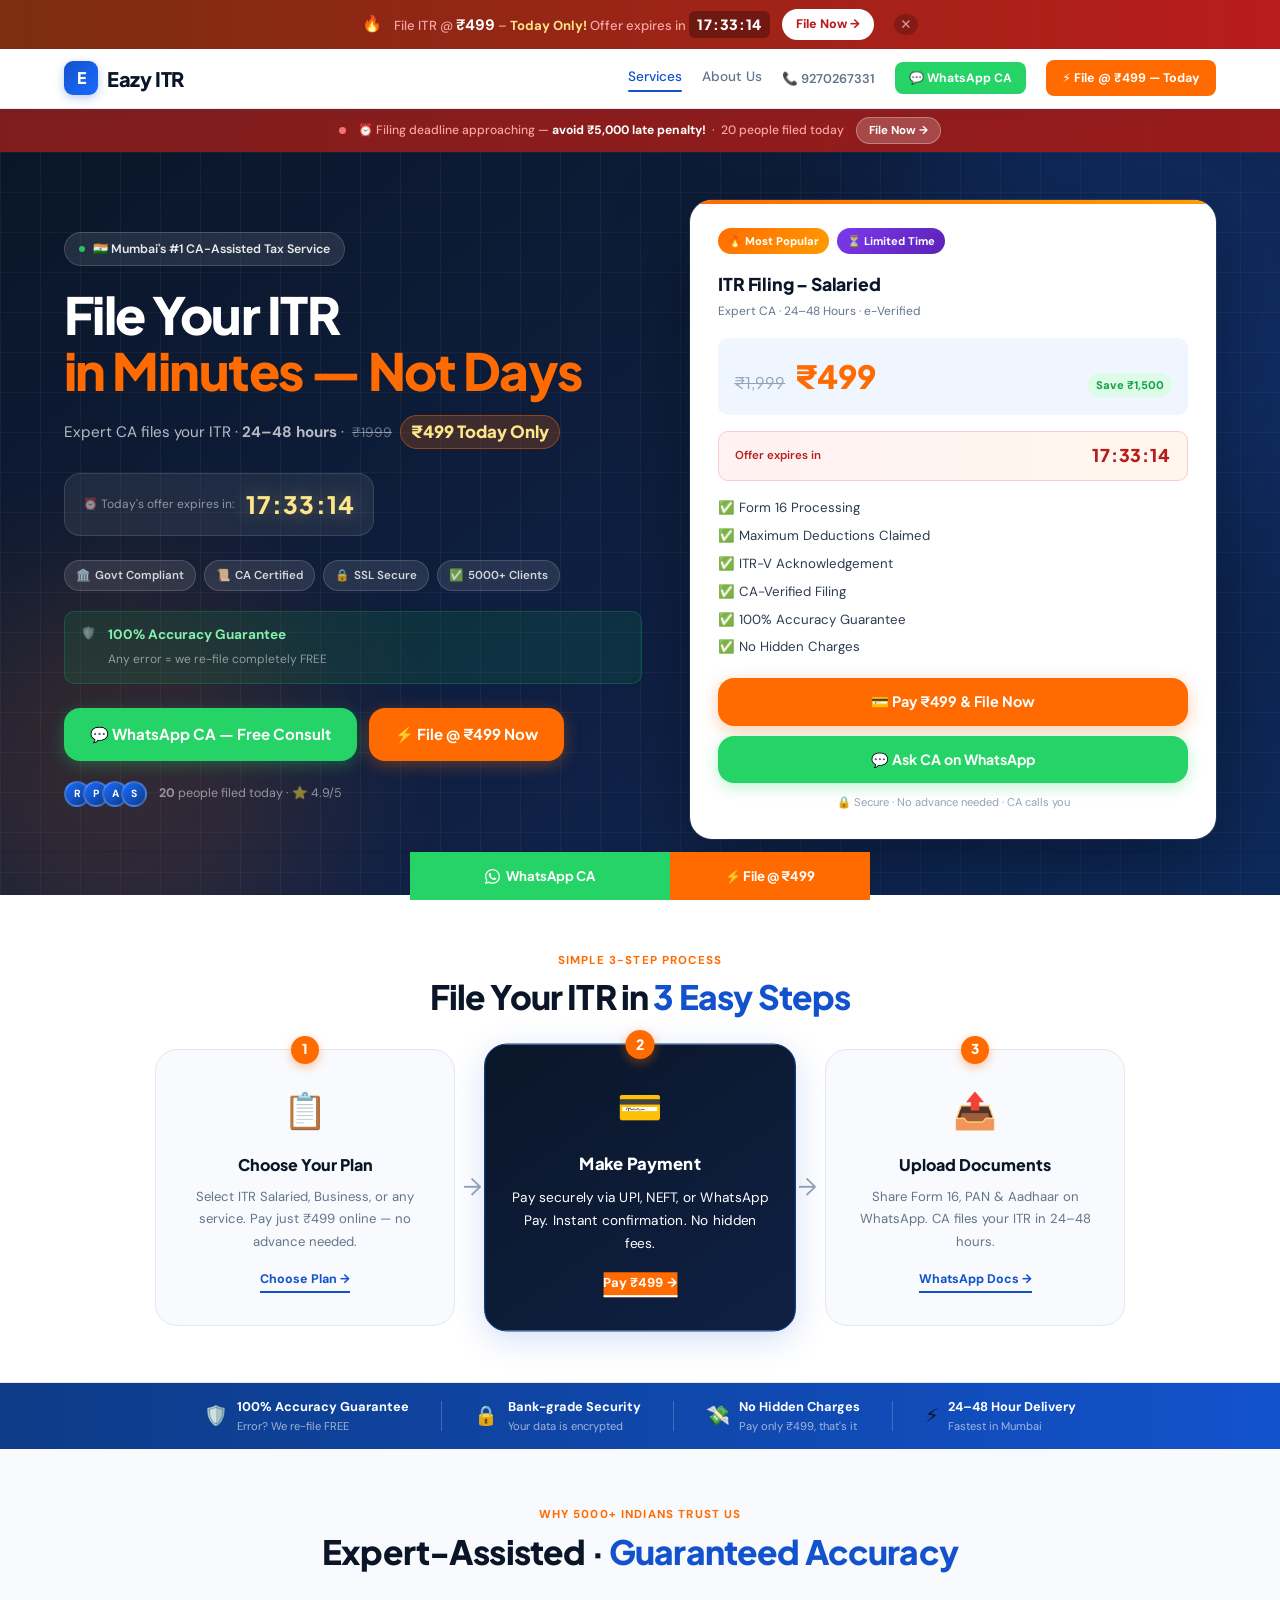
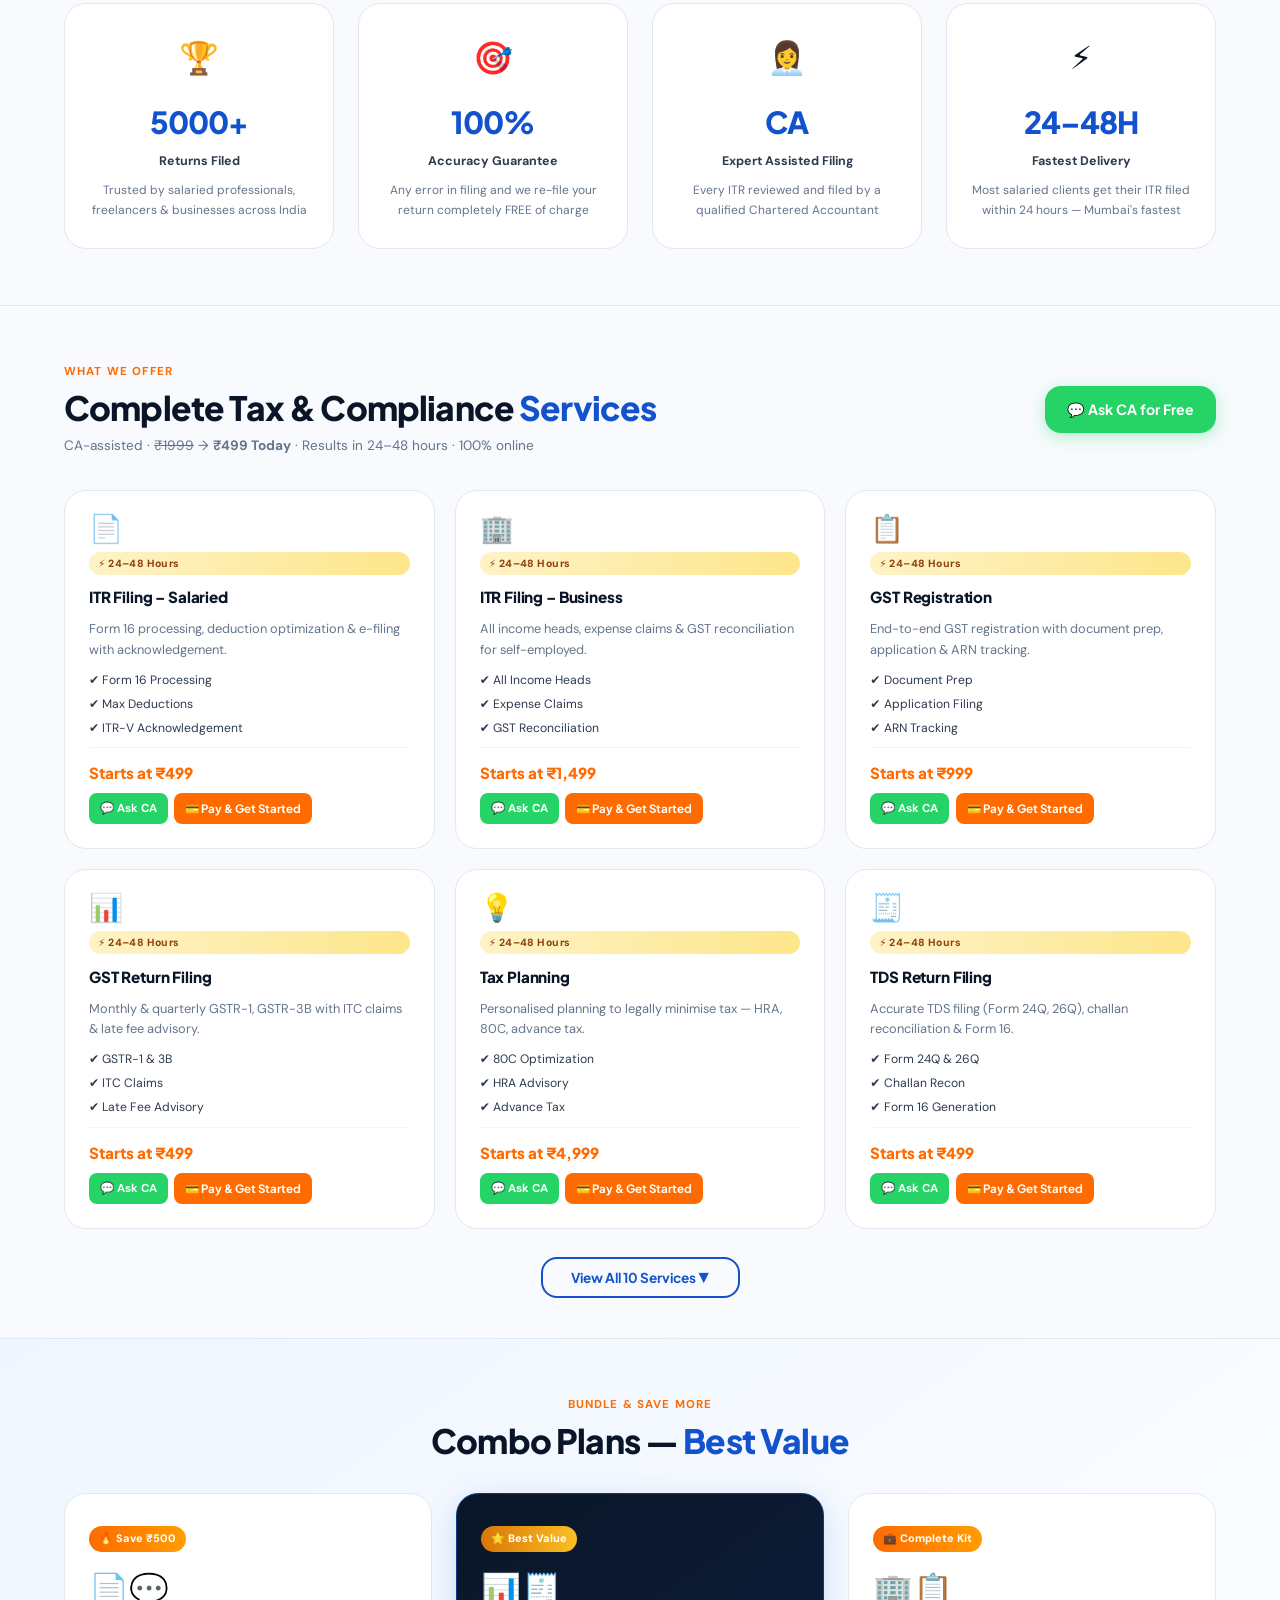
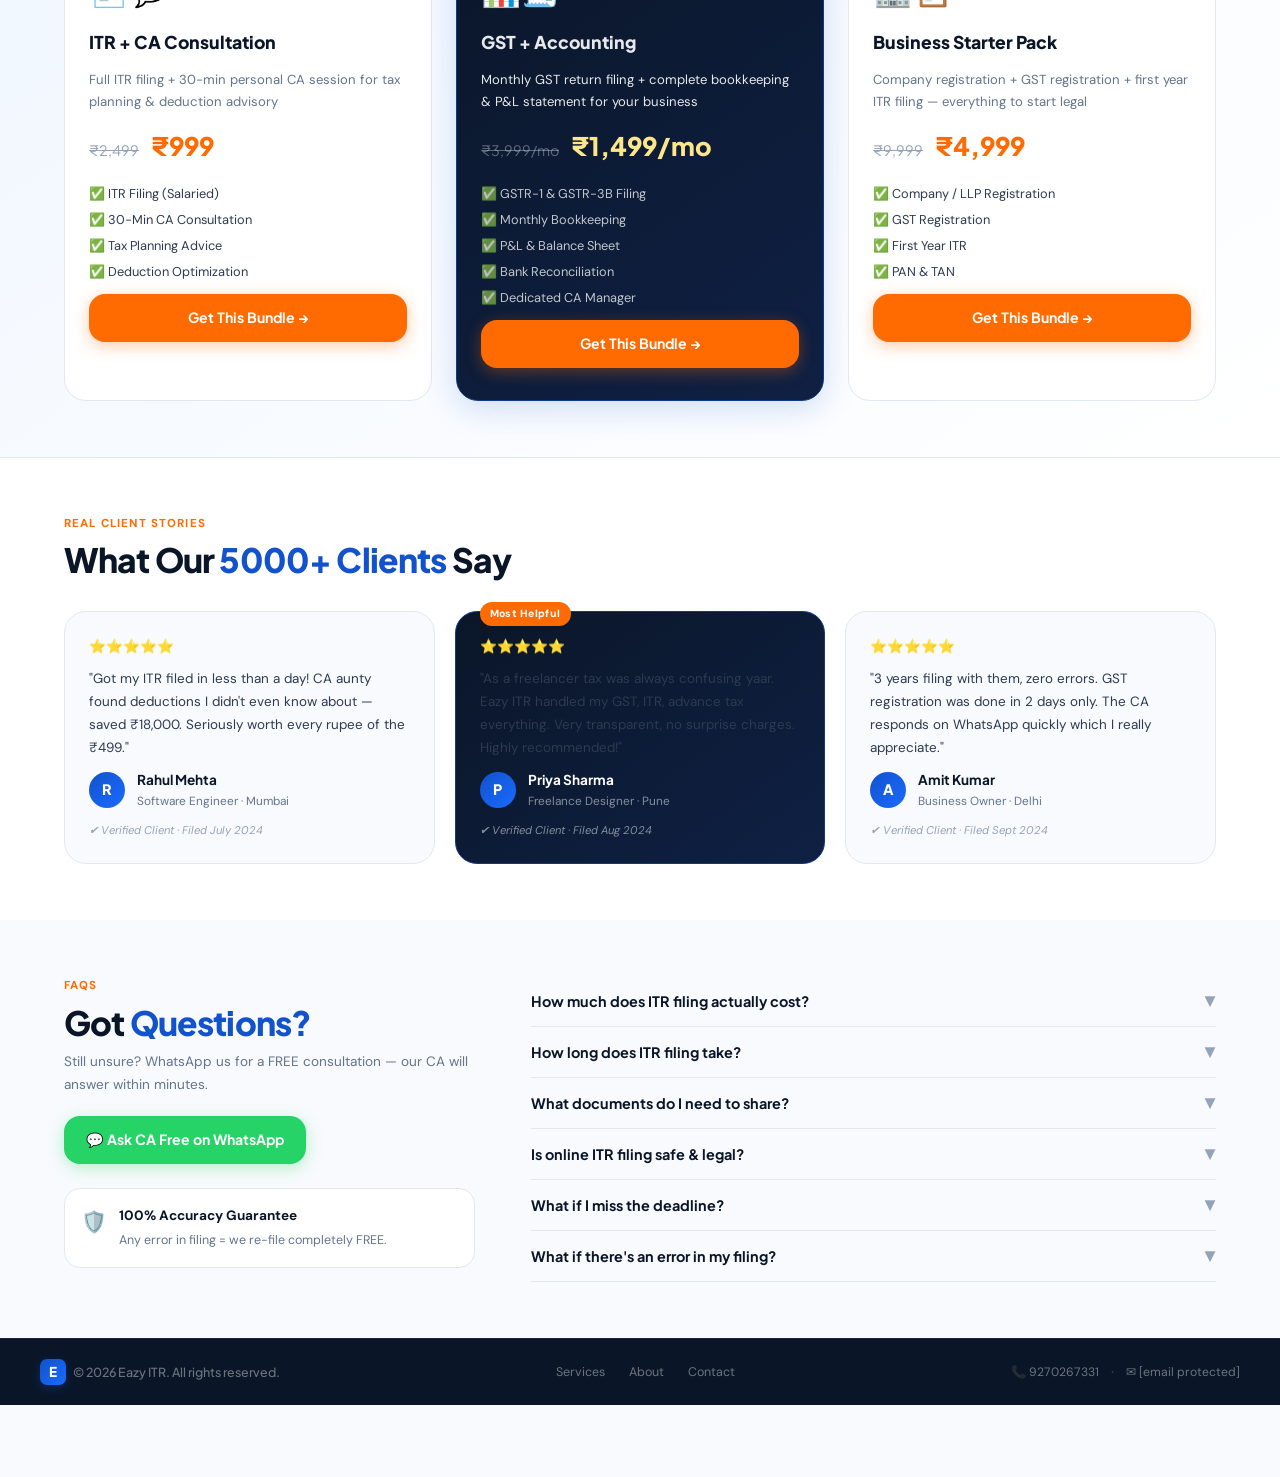
==== commit 4140c9b1: "Add files via upload" ====
--- a/index.html
+++ b/index.html
@@ -26,14 +26,14 @@
   email: "eazyitr1@gmail.com",
   services: [
     { icon: "📄", title: "ITR Filing – Salaried", desc: "Form 16 processing, deduction optimization & e-filing with acknowledgement.", price: "Starts at ₹499", benefits: ["Form 16 Processing", "Max Deductions", "ITR-V Acknowledgement"] },
-    { icon: "🏢", title: "ITR Filing – Business", desc: "All income heads, expense claims & GST reconciliation for self-employed.", price: "Starts at ₹499", benefits: ["All Income Heads", "Expense Claims", "GST Reconciliation"] },
-    { icon: "📋", title: "GST Registration", desc: "End-to-end GST registration with document prep, application & ARN tracking.", price: "Starts at ₹499", benefits: ["Document Prep", "Application Filing", "ARN Tracking"] },
+    { icon: "🏢", title: "ITR Filing – Business", desc: "All income heads, expense claims & GST reconciliation for self-employed.", price: "Starts at ₹1,499", benefits: ["All Income Heads", "Expense Claims", "GST Reconciliation"] },
+    { icon: "📋", title: "GST Registration", desc: "End-to-end GST registration with document prep, application & ARN tracking.", price: "Starts at ₹999", benefits: ["Document Prep", "Application Filing", "ARN Tracking"] },
     { icon: "📊", title: "GST Return Filing", desc: "Monthly & quarterly GSTR-1, GSTR-3B with ITC claims & late fee advisory.", price: "Starts at ₹499", benefits: ["GSTR-1 & 3B", "ITC Claims", "Late Fee Advisory"] },
-    { icon: "💡", title: "Tax Planning", desc: "Personalised planning to legally minimise tax — HRA, 80C, advance tax.", price: "Starts at ₹499", benefits: ["80C Optimization", "HRA Advisory", "Advance Tax"] },
+    { icon: "💡", title: "Tax Planning", desc: "Personalised planning to legally minimise tax — HRA, 80C, advance tax.", price: "Starts at ₹4,999", benefits: ["80C Optimization", "HRA Advisory", "Advance Tax"] },
     { icon: "🧾", title: "TDS Return Filing", desc: "Accurate TDS filing (Form 24Q, 26Q), challan reconciliation & Form 16.", price: "Starts at ₹499", benefits: ["Form 24Q & 26Q", "Challan Recon", "Form 16 Generation"] },
-    { icon: "🏛️", title: "Company Incorporation", desc: "Register Pvt Ltd, LLP or OPC with DIN, DSC, MCA filing & certificate.", price: "Starts at ₹499", benefits: ["DIN & DSC", "MCA Filing", "Incorporation Cert"] },
-    { icon: "📒", title: "Accounting & Bookkeeping", desc: "Monthly bookkeeping, bank reconciliation & P&L / balance sheet.", price: "Starts at ₹499", benefits: ["Monthly Books", "Bank Recon", "P&L & Balance Sheet"] },
-    { icon: "⚖️", title: "Notice Reply", desc: "Expert drafting of IT or GST notice replies & scrutiny support.", price: "Starts at ₹499", benefits: ["Notice Drafting", "Scrutiny Support", "Penalty Advisory"] },
+    { icon: "🏛️", title: "Company Incorporation", desc: "Register Pvt Ltd, LLP or OPC with DIN, DSC, MCA filing & certificate.", price: "Starts at ₹1,999", benefits: ["DIN & DSC", "MCA Filing", "Incorporation Cert"] },
+    { icon: "📒", title: "Accounting & Bookkeeping", desc: "Monthly bookkeeping, bank reconciliation & P&L / balance sheet.", price: "Starts at ₹1,999", benefits: ["Monthly Books", "Bank Recon", "P&L & Balance Sheet"] },
+    { icon: "⚖️", title: "Notice Reply", desc: "Expert drafting of IT or GST notice replies & scrutiny support.", price: "Starts at ₹999", benefits: ["Notice Drafting", "Scrutiny Support", "Penalty Advisory"] },
     { icon: "🪪", title: "PAN / TAN Application", desc: "Quick PAN & TAN application for individuals & businesses.", price: "Starts at ₹499", benefits: ["PAN & TAN", "Doc Verification", "Online Tracking"] }
   ]
 };
@@ -44,7 +44,7 @@
   <div class="ob-inner">
     <span class="ob-fire">🔥</span>
     <span class="ob-text">File ITR @ <strong>₹499</strong> – <em>Today Only!</em> Offer expires in <span class="ob-countdown" id="bannerCountdown">--:--:--</span></span>
-    <a href="about.html#contact" class="ob-cta">File Now →</a>
+    <a href="https://rzp.io/rzp/FQWVKtvk" target="_blank" rel="noopener noreferrer" class="ob-cta">File Now →</a>
     <button class="ob-close" id="obClose" aria-label="Close">✕</button>
   </div>
 </div>
@@ -61,7 +61,7 @@
     <div class="mnav-div"></div>
     <a href="https://wa.me/919270267331" class="mnav-link green">💬 WhatsApp Us</a>
     <a href="tel:9270267331" class="mnav-link green">📞 Call Now</a>
-    <a href="about.html#contact" class="mnav-cta">⚡ File ITR @ ₹499 — Today Only</a>
+    <a href="https://rzp.io/rzp/FQWVKtvk" target="_blank" rel="noopener noreferrer" class="mnav-cta">⚡ File ITR @ ₹499 — Today Only</a>
   </div>
 </div>
 
@@ -77,7 +77,7 @@
       <a href="about.html" class="nav-link">About Us</a>
       <a href="tel:9270267331" class="nav-phone">📞 9270267331</a>
       <a href="https://wa.me/919270267331" class="nav-wa-btn">💬 WhatsApp CA</a>
-      <a href="about.html#contact" class="nav-cta pulse-btn">⚡ File @ ₹499 — Today</a>
+      <a href="https://rzp.io/rzp/FQWVKtvk" target="_blank" rel="noopener noreferrer" class="nav-cta pulse-btn">⚡ File @ ₹499 — Today</a>
     </nav>
     <button class="hamburger" id="hamburger" aria-label="Open menu" aria-expanded="false">
       <span></span><span></span><span></span>
@@ -89,7 +89,7 @@
 <div class="urgency-topbar">
   <span class="ut-dot"></span>
   <span id="urgencyTopText">⏰ Filing deadline approaching — <strong>avoid ₹5,000 late penalty!</strong> &nbsp;·&nbsp; <span id="filedTodayTop"></span> people filed today</span>
-  <a href="about.html#contact" class="ut-cta">File Now →</a>
+  <a href="https://rzp.io/rzp/FQWVKtvk" target="_blank" rel="noopener noreferrer" class="ut-cta">File Now →</a>
 </div>
 
 <!-- ═══ HERO ═══ -->
@@ -130,7 +130,7 @@
 
       <div class="hero-ctas">
         <a href="https://wa.me/919270267331?text=Hi%2C%20I%20want%20to%20file%20my%20ITR%20at%20%E2%82%B9499.%20Please%20help." class="btn-wa btn-lg">💬 WhatsApp CA — Free Consult</a>
-        <a href="about.html#contact" class="btn-primary btn-lg pulse-btn">⚡ File @ ₹499 Now</a>
+        <a href="https://rzp.io/rzp/FQWVKtvk" target="_blank" rel="noopener noreferrer" class="btn-primary btn-lg pulse-btn">⚡ File @ ₹499 Now</a>
       </div>
 
       <div class="hero-social-proof">
@@ -169,7 +169,7 @@
           <li>✅ 100% Accuracy Guarantee</li>
           <li>✅ No Hidden Charges</li>
         </ul>
-        <a href="about.html#contact" class="btn-primary btn-full pc-cta pulse-btn">💳 Pay ₹499 & File Now</a>
+        <a href="https://rzp.io/rzp/FQWVKtvk" target="_blank" rel="noopener noreferrer" class="btn-primary btn-full pc-cta pulse-btn">💳 Pay ₹499 & File Now</a>
         <a href="https://wa.me/919270267331?text=Hi%2C%20I%20want%20to%20file%20ITR%20at%20%E2%82%B9499." class="btn-wa btn-full" style="margin-top:.6rem;">💬 Ask CA on WhatsApp</a>
         <p class="pc-note">🔒 Secure · No advance needed · CA calls you</p>
       </div>
@@ -411,7 +411,7 @@
     <div class="footer-contact-row">
       <a class="footer-contact-link" href="tel:9270267331">📞 9270267331</a>
       <span class="footer-sep">·</span>
-      <a class="footer-contact-link" href="mailto:eazyitr1@gmail.com">✉ eazyitr1@gmail.com</a>
+      <a class="footer-contact-link" href="/cdn-cgi/l/email-protection#620703181b0b16105322050f030b0e4c010d0f">✉ <span class="__cf_email__" data-cfemail="2045415a594954521160474d41494c0e434f4d">[email&#160;protected]</span></a>
     </div>
   </div>
 </footer>
@@ -423,11 +423,11 @@
     <svg width="15" height="15" viewBox="0 0 24 24" fill="currentColor"><path d="M17.472 14.382c-.297-.149-1.758-.867-2.03-.967-.273-.099-.471-.148-.67.15-.197.297-.767.966-.94 1.164-.173.199-.347.223-.644.075-.297-.15-1.255-.463-2.39-1.475-.883-.788-1.48-1.761-1.653-2.059-.173-.297-.018-.458.13-.606.134-.133.298-.347.446-.52.149-.174.198-.298.298-.497.099-.198.05-.371-.025-.52-.075-.149-.669-1.612-.916-2.207-.242-.579-.487-.5-.669-.51-.173-.008-.371-.01-.57-.01-.198 0-.52.074-.792.372-.272.297-1.04 1.016-1.04 2.479 0 1.462 1.065 2.875 1.213 3.074.149.198 2.096 3.2 5.077 4.487.709.306 1.262.489 1.694.625.712.227 1.36.195 1.871.118.571-.085 1.758-.719 2.006-1.413.248-.694.248-1.289.173-1.413-.074-.124-.272-.198-.57-.347m-5.421 7.403h-.004a9.87 9.87 0 01-5.031-1.378l-.361-.214-3.741.982.998-3.648-.235-.374a9.86 9.86 0 01-1.51-5.26c.001-5.45 4.436-9.884 9.888-9.884 2.64 0 5.122 1.03 6.988 2.898a9.825 9.825 0 012.893 6.994c-.003 5.45-4.437 9.884-9.885 9.884m8.413-18.297A11.815 11.815 0 0012.05 0C5.495 0 .16 5.335.157 11.892c0 2.096.547 4.142 1.588 5.945L.057 24l6.305-1.654a11.882 11.882 0 005.683 1.448h.005c6.554 0 11.89-5.335 11.893-11.893a11.821 11.821 0 00-3.48-8.413z"/></svg>
     WhatsApp CA
   </a>
-  <a href="about.html#contact" class="scta-file">⚡ File @ ₹499</a>
+  <a href="https://rzp.io/rzp/FQWVKtvk" target="_blank" rel="noopener noreferrer" class="scta-file">⚡ File @ ₹499</a>
 </div>
 
 <!-- FLOATING CTA BUTTON -->
-<a href="about.html#contact" class="floating-cta" id="floatingCta" aria-label="File My ITR Now">
+<a href="https://rzp.io/rzp/FQWVKtvk" target="_blank" rel="noopener noreferrer" class="floating-cta" id="floatingCta" aria-label="File My ITR Now">
   <span class="fcta-icon">⚡</span>
   <span class="fcta-text">File My ITR Now</span>
 </a>
@@ -454,12 +454,55 @@
       <span class="exit-orig">₹599</span>
       <span class="exit-now">₹499 Only</span>
     </div>
-    <a href="about.html#contact" class="btn-primary btn-full exit-cta pulse-btn" id="exitCta">✅ Claim ₹100 OFF — File Now</a>
+    <a href="https://rzp.io/rzp/FQWVKtvk" target="_blank" rel="noopener noreferrer" class="btn-primary btn-full exit-cta pulse-btn" id="exitCta">✅ Claim ₹100 OFF — File Now</a>
     <a href="https://wa.me/919270267331?text=Hi%2C%20I%20want%20to%20claim%20the%20%E2%82%B9100%20off%20offer." class="btn-wa btn-full" style="margin-top:.6rem;">💬 Claim via WhatsApp</a>
-    <p class="exit-note" id="exitDecline">No thanks, I'll pay full price later →</p>
+    <p class="exit-note" id="exitDecline">No thanks, I'll pay full price later.</p>
   </div>
 </div>
 
 <script src="script.js"></script>
+<script>
+/* Razorpay link patch — service cards */
+(function() {
+  const RZP_499  = "https://rzp.io/rzp/FQWVKtvk";
+  const RZP_ME   = "https://razorpay.me/@eazyitr";
+  const linkMap = {
+    "ITR Filing – Salaried":      RZP_499,
+    "ITR Filing – Business":      RZP_ME,
+    "GST Registration":           RZP_ME,
+    "GST Return Filing":          RZP_499,
+    "Tax Planning":               RZP_ME,
+    "TDS Return Filing":          RZP_499,
+    "Company Incorporation":      RZP_ME,
+    "Accounting & Bookkeeping":   RZP_ME,
+    "Notice Reply":               RZP_ME,
+    "PAN / TAN Application":      RZP_499
+  };
+
+  function patchCards() {
+    document.querySelectorAll('.service-card').forEach(function(card) {
+      var titleEl = card.querySelector('.card-title');
+      if (!titleEl) return;
+      var title = titleEl.textContent.trim();
+      var url = linkMap[title];
+      if (!url) return;
+      var payBtn = card.querySelector('.btn-primary');
+      if (payBtn) {
+        payBtn.href = url;
+        payBtn.target = "_blank";
+        payBtn.rel = "noopener noreferrer";
+        payBtn.textContent = "💳 Pay & Get Started";
+      }
+    });
+  }
+
+  // Run after DOMContentLoaded (script.js renders cards on this event)
+  if (document.readyState === 'loading') {
+    document.addEventListener('DOMContentLoaded', patchCards);
+  } else {
+    patchCards();
+  }
+})();
+</script>
 </body>
 </html>
